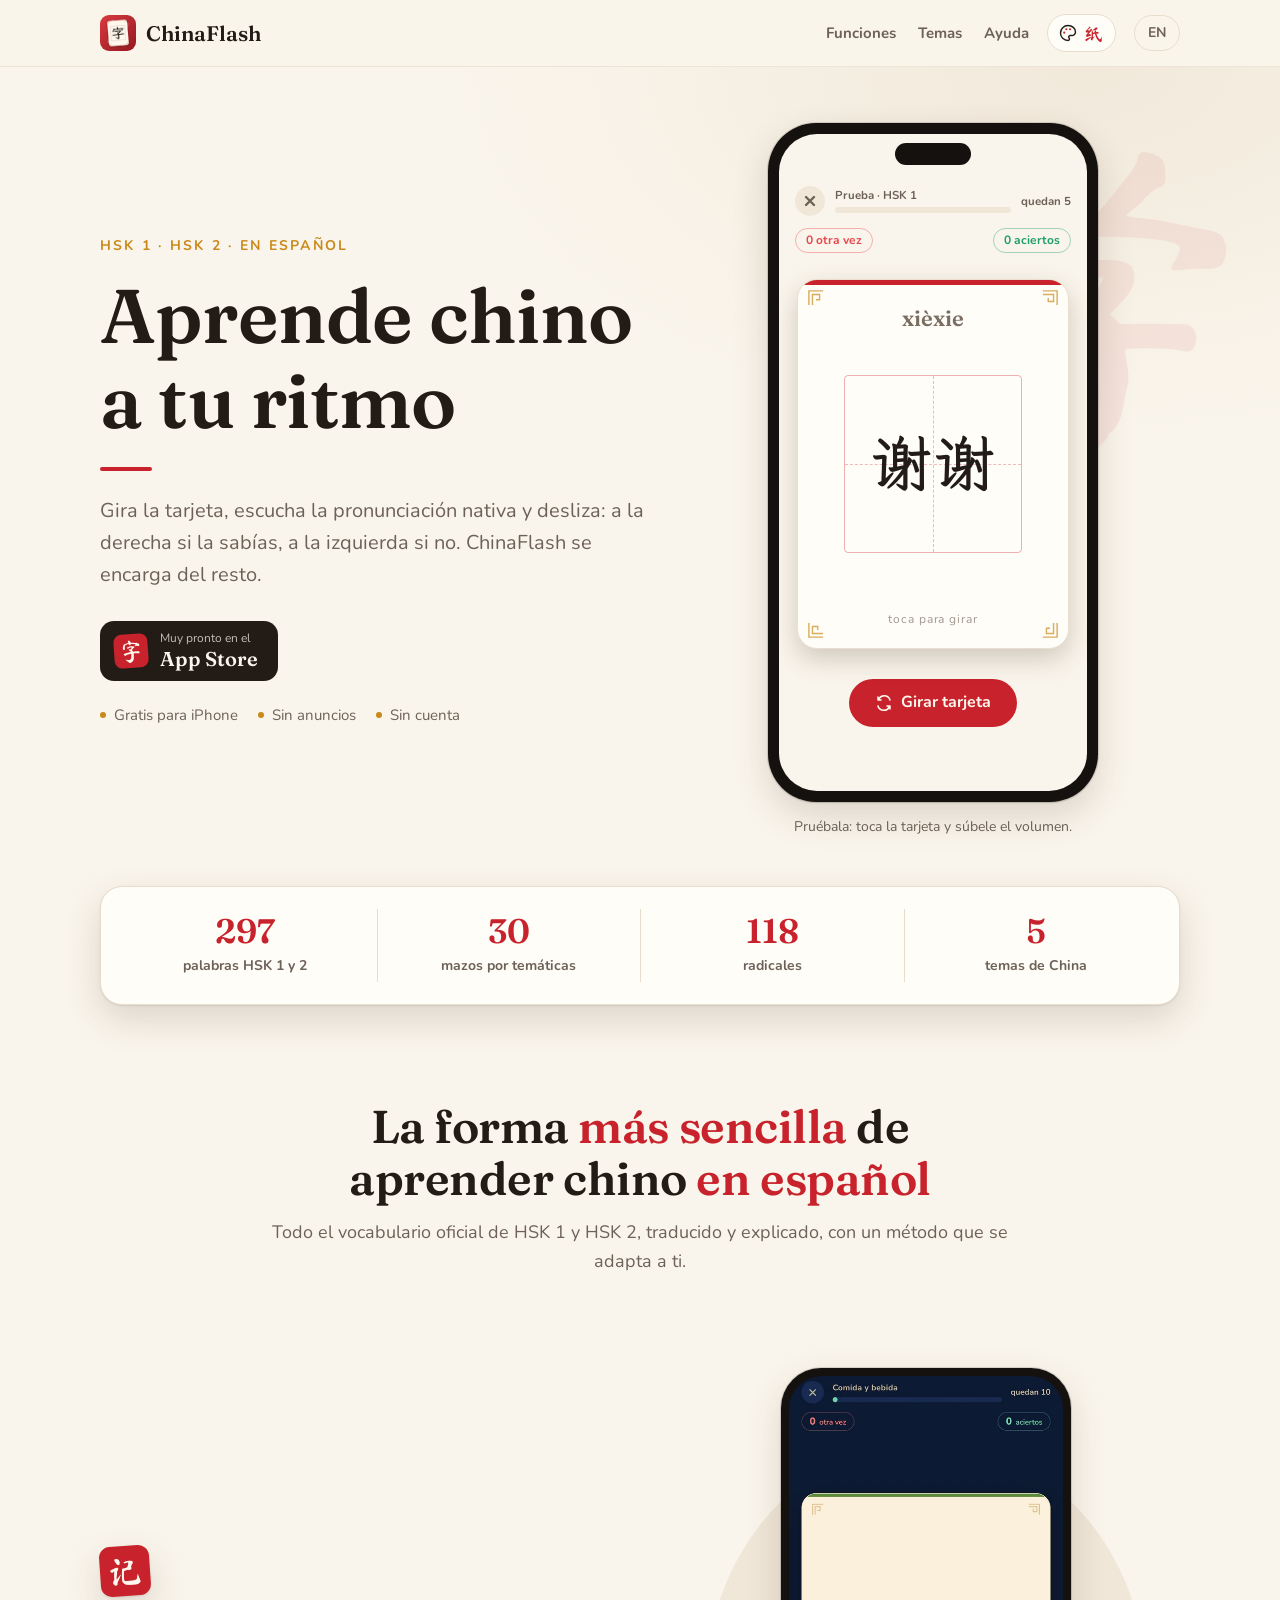
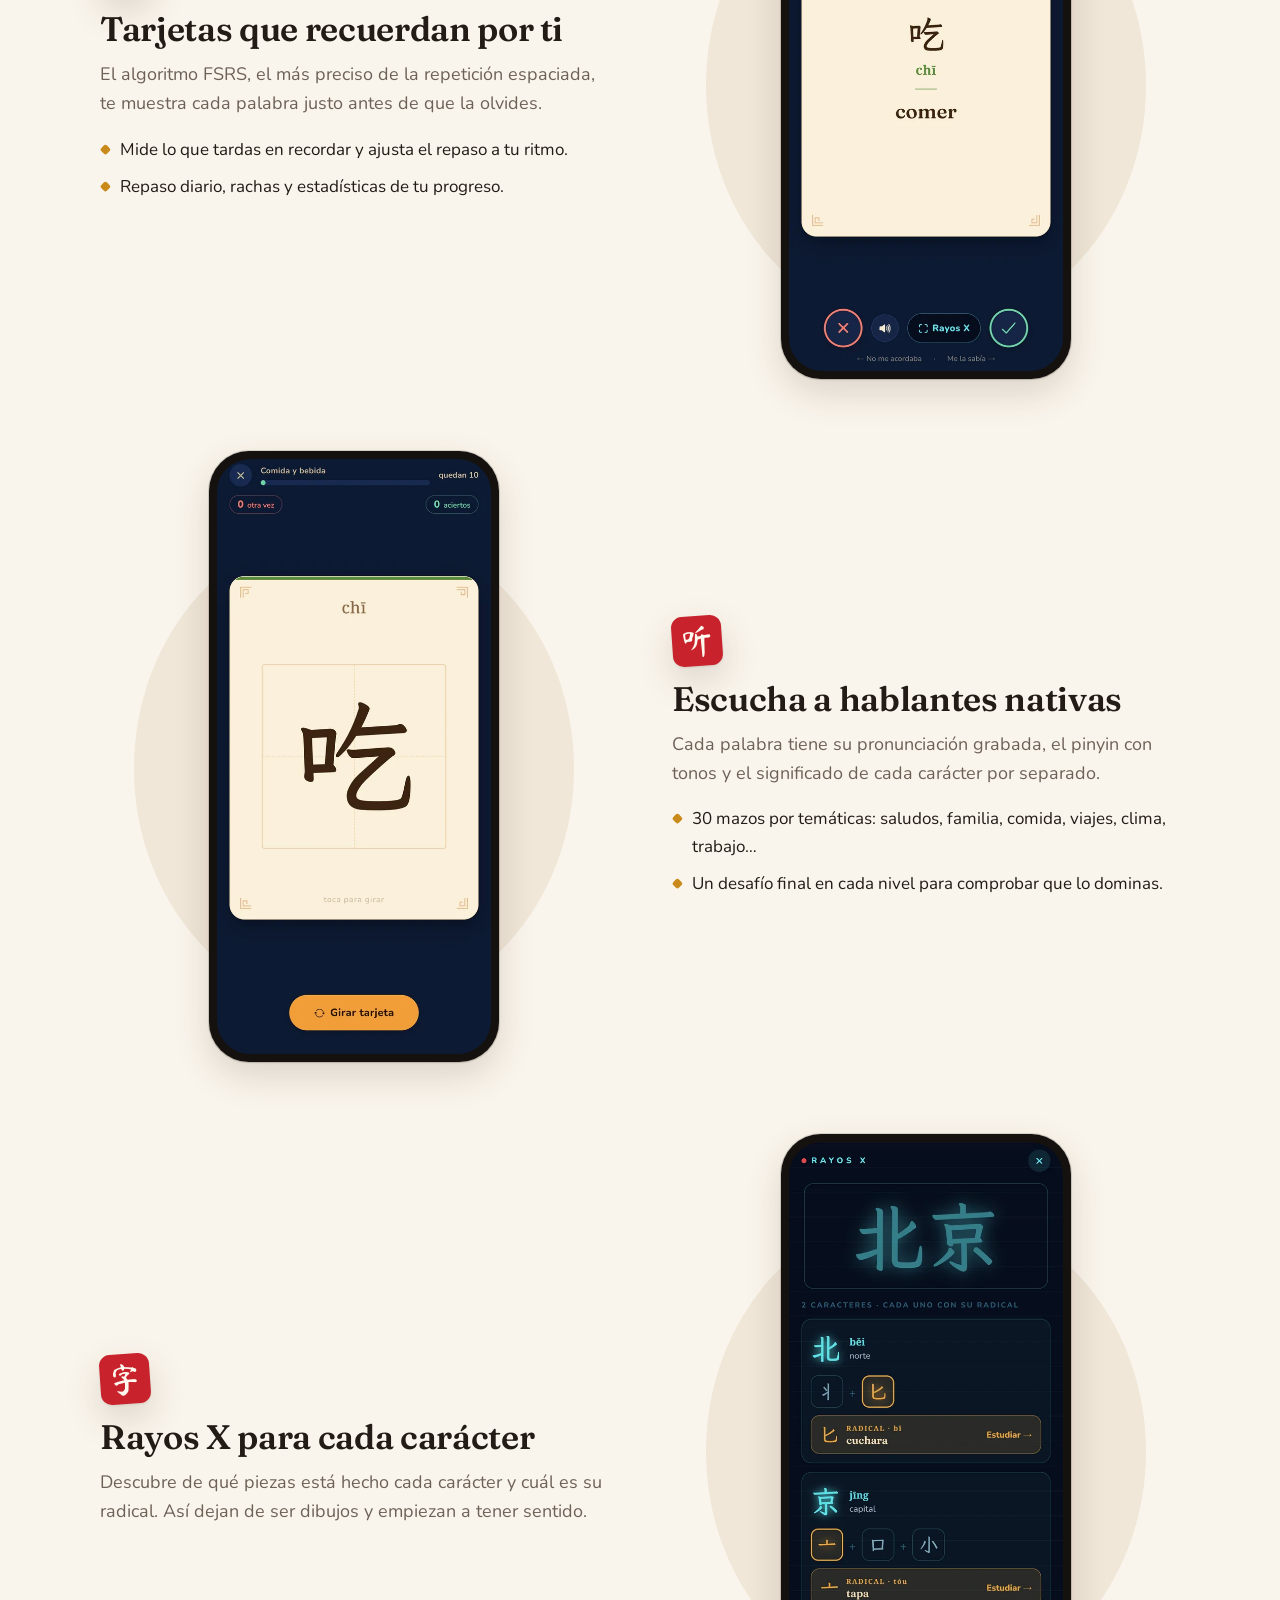
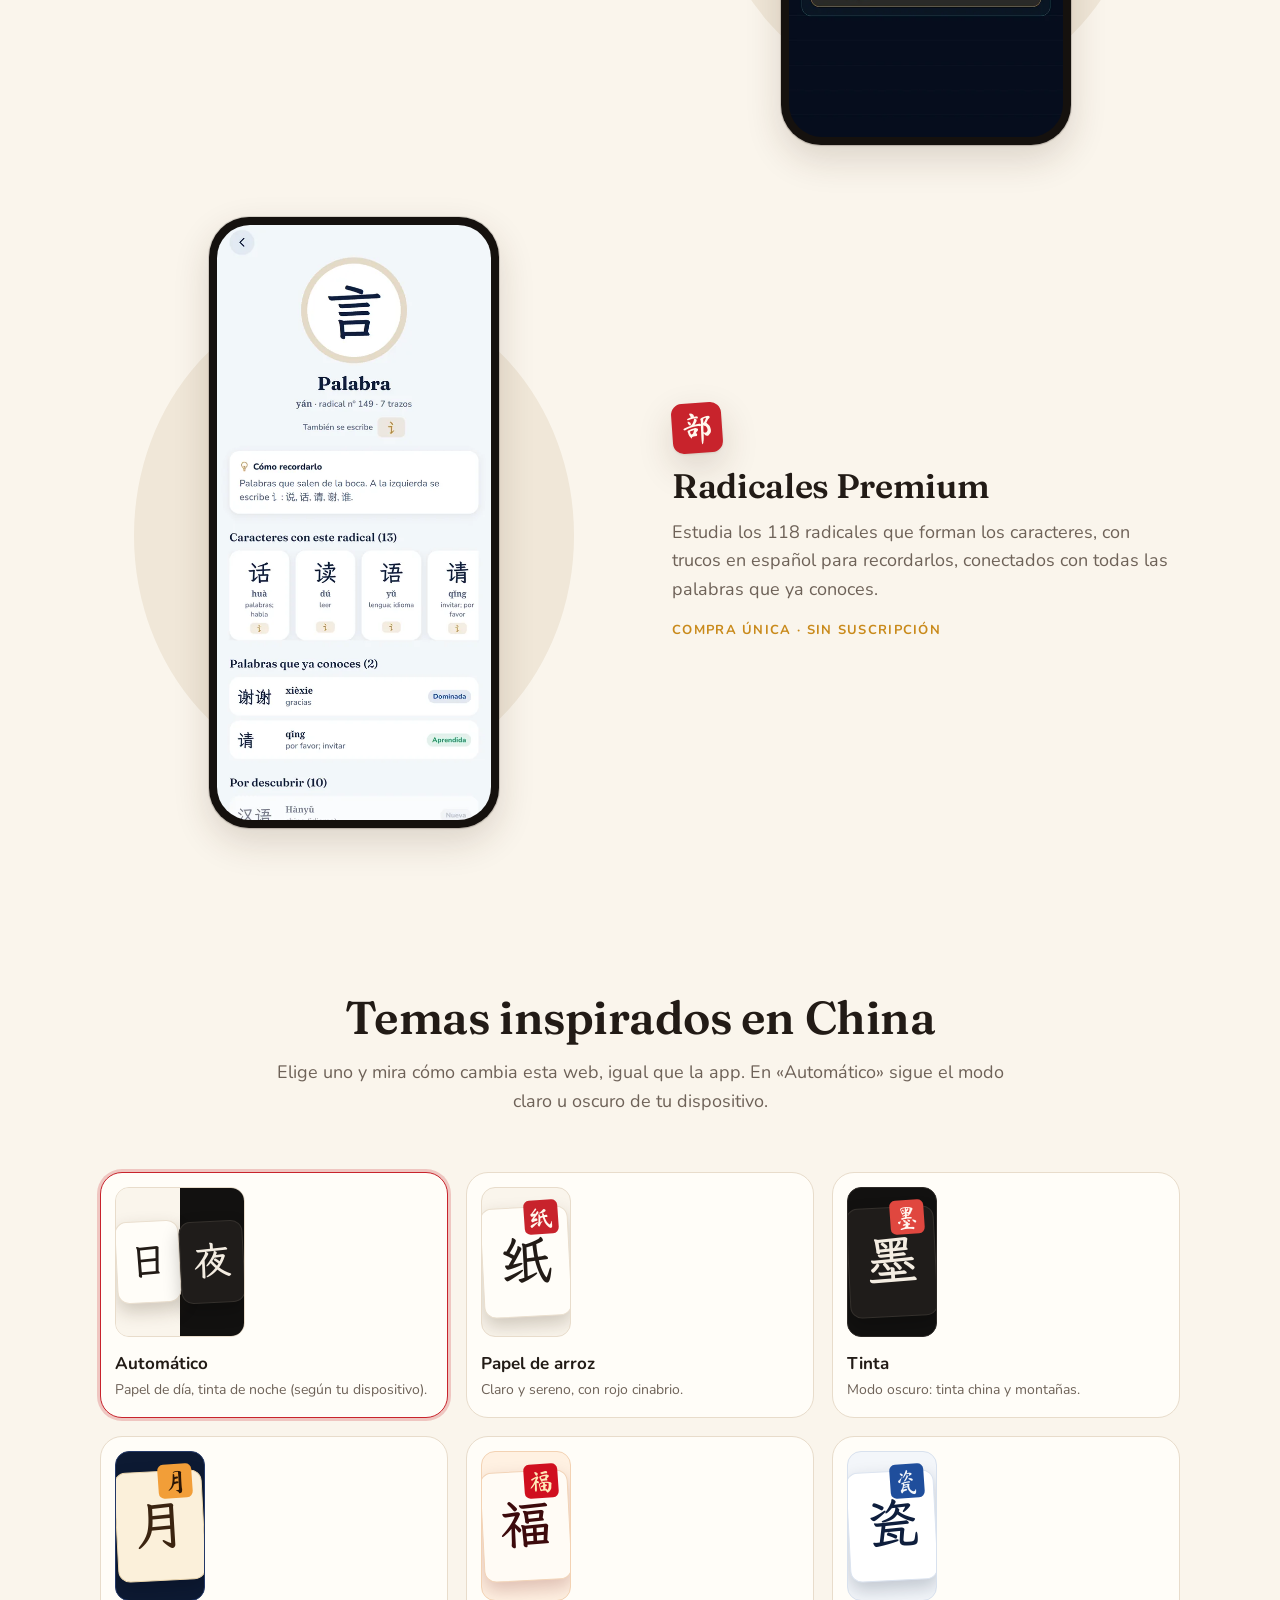
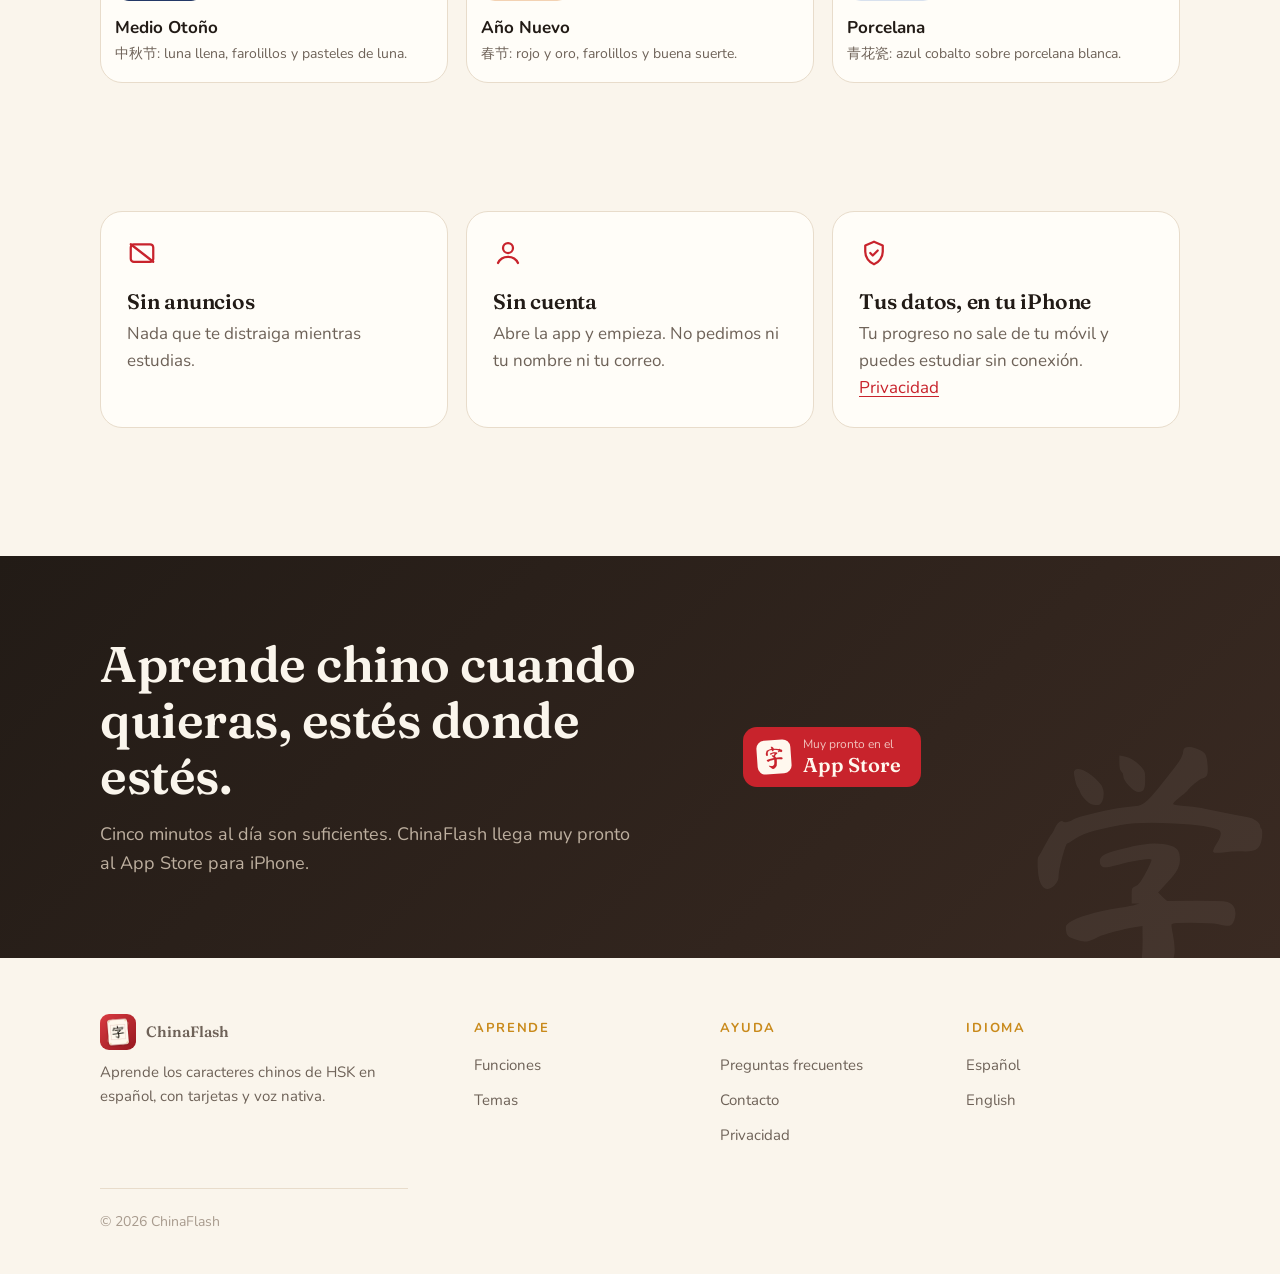
==== index.html @ ca354c39 "Web de ChinaFlash (2026-09-25)" ====
<!doctype html>
<html lang="es">
  <head>
    <meta charset="utf-8" />
    <meta name="viewport" content="width=device-width, initial-scale=1" />
    <title>ChinaFlash · Aprende chino HSK con tarjetas</title>
    <meta name="description" content="Aprende los caracteres chinos de HSK 1 y HSK 2 en español, con tarjetas que se adaptan a tu memoria y pronunciación de hablantes nativas. Para iPhone." />
    <meta name="theme-color" content="#faf5ec" />
    <link rel="canonical" href="https://chinaflash.cc/" />
    <link rel="alternate" hreflang="es" href="https://chinaflash.cc/" />
    <link rel="alternate" hreflang="en" href="https://chinaflash.cc/en/" />
    <link rel="icon" href="/favicon.png" type="image/png" />
    <link rel="apple-touch-icon" href="/apple-touch-icon.png" />
    <meta property="og:title" content="ChinaFlash · Aprende chino a tu ritmo" />
    <meta property="og:description" content="HSK 1 y HSK 2 completos, en español. Tarjetas con voz nativa para iPhone." />
    <meta property="og:image" content="https://chinaflash.cc/img/og.png" />
    <meta property="og:url" content="https://chinaflash.cc/" />
    <meta name="twitter:card" content="summary_large_image" />
    <script>
      (function(){var p="auto";try{p=localStorage.getItem("cf-theme")||"auto"}catch(e){}var d=document.documentElement;d.dataset.theme=p==="auto"||!/^(papel|tinta|otono|chunjie|porcelana)$/.test(p)?(matchMedia("(prefers-color-scheme: dark)").matches?"tinta":"papel"):p})();
    </script>
    <link rel="preload" href="/fonts/fraunces-600.woff2" as="font" type="font/woff2" crossorigin />
    <link rel="stylesheet" href="/style.css" />
    <script src="/site.js" defer></script>
  </head>
  <body>
    <a class="skip" href="#main">Saltar al contenido</a>
    <header class="top">
      <div class="wrap">
        <a class="brand" href="/"><img src="/img/icon.webp" alt="" width="36" height="36" />ChinaFlash</a>
        <nav class="nav" aria-label="Secciones">
          <a href="#funciones">Funciones</a>
          <a href="#temas">Temas</a>
          <a href="/soporte/">Ayuda</a>
        </nav>
        <div class="theme" data-theme-menu></div>
        <a class="lang" href="/en/" hreflang="en" lang="en">EN</a>
      </div>
    </header>

    <main id="main">
      <section class="hero">
        <div class="ornament" data-ornament></div>
        <div class="wrap">
          <div>
            <p class="eyebrow">HSK 1 · HSK 2 · en español</p>
            <h1>Aprende chino a tu ritmo</h1>
            <div class="rule"></div>
            <p class="lead">Gira la tarjeta, escucha la pronunciación nativa y desliza: a la derecha si la sabías, a la izquierda si no. ChinaFlash se encarga del resto.</p>
            <span class="soon"><span class="soon-seal brush" aria-hidden="true">字</span><span><small>Muy pronto en el</small><strong>App Store</strong></span></span>
            <ul class="facts">
              <li>Gratis para iPhone</li>
              <li>Sin anuncios</li>
              <li>Sin cuenta</li>
            </ul>
          </div>

          <div class="demo-phone">
            <div class="phone">
              <div class="screen demo" data-demo>
                <div class="study-top">
                  <span class="x" aria-hidden="true"><svg viewBox="0 0 12 12"><path d="M2 2l8 8M10 2l-8 8" /></svg></span>
                  <div class="mid"><small>Prueba · HSK 1</small><div class="bar"><i></i></div></div>
                  <span class="left">quedan <b>5</b></span>
                </div>
                <div class="counts" aria-live="polite"><span class="again"><b>0</b> otra vez</span><span class="ok"><b>0</b> aciertos</span></div>
                <div class="deck">
                  <div class="flash" role="button" tabindex="0">
                    <div class="inner">
                      <div class="face front">
                        <span class="py"></span>
                        <div class="tzg"><span class="hz zh"></span></div>
                        <span class="hint">toca para girar</span>
                        <div class="fret4" aria-hidden="true"><svg viewBox="0 0 18 18"><path d="M1 17V1h16M5 17V5h8v6H9" /></svg><svg viewBox="0 0 18 18"><path d="M1 17V1h16M5 17V5h8v6H9" /></svg><svg viewBox="0 0 18 18"><path d="M1 17V1h16M5 17V5h8v6H9" /></svg><svg viewBox="0 0 18 18"><path d="M1 17V1h16M5 17V5h8v6H9" /></svg></div>
                      </div>
                      <div class="face back">
                        <span class="hz zh"></span>
                        <span class="py"></span>
                        <hr />
                        <span class="mean"></span>
                        <div class="fret4" aria-hidden="true"><svg viewBox="0 0 18 18"><path d="M1 17V1h16M5 17V5h8v6H9" /></svg><svg viewBox="0 0 18 18"><path d="M1 17V1h16M5 17V5h8v6H9" /></svg><svg viewBox="0 0 18 18"><path d="M1 17V1h16M5 17V5h8v6H9" /></svg><svg viewBox="0 0 18 18"><path d="M1 17V1h16M5 17V5h8v6H9" /></svg></div>
                      </div>
                    </div>
                  </div>
                  <div class="end">
                    <span class="seal brush" aria-hidden="true">好</span>
                    <b>¡Muy bien!</b>
                    <p>Así se estudia con ChinaFlash.<br />En la app te esperan 297 palabras.</p>
                    <button type="button" data-act="restart">Otra vez</button>
                  </div>
                </div>
                <div class="actions">
                  <button type="button" class="btn-flip" data-act="flip"><svg viewBox="0 0 24 24" aria-hidden="true"><path d="M20 8a8 8 0 0 0-14.5-2M4 4v4h4M4 16a8 8 0 0 0 14.5 2M20 20v-4h-4" /></svg>Girar tarjeta</button>
                  <button type="button" class="round again" data-act="again" aria-label="No me acordaba"><svg viewBox="0 0 24 24"><path d="M6 6l12 12M18 6L6 18" /></svg></button>
                  <button type="button" class="round say" data-act="say" aria-label="Escuchar"><svg viewBox="0 0 24 24"><path d="M4 9v6h4l5 4V5L8 9H4ZM16.5 8.5a5 5 0 0 1 0 7M19 6a8.5 8.5 0 0 1 0 12" /></svg></button>
                  <button type="button" class="round ok" data-act="ok" aria-label="Me la sabía"><svg viewBox="0 0 24 24"><path d="m5 12.5 4.5 4.5L19 7.5" /></svg></button>
                </div>
                <p class="swipe-tip">← No me acordaba · Me la sabía →</p>
              </div>
            </div>
            <p class="try-note">Pruébala: toca la tarjeta y súbele el volumen.</p>
          </div>
        </div>
      </section>

      <div class="wrap stats">
        <ul>
          <li><b>297</b><span>palabras HSK 1 y 2</span></li>
          <li><b>30</b><span>mazos por temáticas</span></li>
          <li><b>118</b><span>radicales</span></li>
          <li><b>5</b><span>temas de China</span></li>
        </ul>
      </div>

      <section class="wrap section" id="funciones">
        <div class="head">
          <h2>La forma <span class="hl">más sencilla</span> de aprender chino <span class="hl">en español</span></h2>
          <p>Todo el vocabulario oficial de HSK 1 y HSK 2, traducido y explicado, con un método que se adapta a ti.</p>
        </div>

        <article class="row">
          <div>
            <span class="badge-seal brush" aria-hidden="true">记</span>
            <h3>Tarjetas que recuerdan por ti</h3>
            <p>El algoritmo FSRS, el más preciso de la repetición espaciada, te muestra cada palabra justo antes de que la olvides.</p>
            <ul>
              <li>Mide lo que tardas en recordar y ajusta el repaso a tu ritmo.</li>
              <li>Repaso diario, rachas y estadísticas de tu progreso.</li>
            </ul>
          </div>
          <div class="shot"><div class="phone"><img src="/img/es/3-respuesta.webp" width="540" height="1173" loading="lazy" alt="Reverso de una tarjeta con el significado y los botones para responder" /></div></div>
        </article>

        <article class="row">
          <div>
            <span class="badge-seal brush" aria-hidden="true">听</span>
            <h3>Escucha a hablantes nativas</h3>
            <p>Cada palabra tiene su pronunciación grabada, el pinyin con tonos y el significado de cada carácter por separado.</p>
            <ul>
              <li>30 mazos por temáticas: saludos, familia, comida, viajes, clima, trabajo…</li>
              <li>Un desafío final en cada nivel para comprobar que lo dominas.</li>
            </ul>
          </div>
          <div class="shot"><div class="phone"><img src="/img/es/2-tarjeta.webp" width="540" height="1173" loading="lazy" alt="Tarjeta con un carácter chino y su pinyin" /></div></div>
        </article>

        <article class="row">
          <div>
            <span class="badge-seal brush" aria-hidden="true">字</span>
            <h3>Rayos X para cada carácter</h3>
            <p>Descubre de qué piezas está hecho cada carácter y cuál es su radical. Así dejan de ser dibujos y empiezan a tener sentido.</p>
          </div>
          <div class="shot"><div class="phone"><img src="/img/es/4-rayos-x.webp" width="540" height="1173" loading="lazy" alt="Rayos X de un carácter, con sus piezas y su radical" /></div></div>
        </article>

        <article class="row">
          <div>
            <span class="badge-seal brush" aria-hidden="true">部</span>
            <h3>Radicales Premium</h3>
            <p>Estudia los 118 radicales que forman los caracteres, con trucos en español para recordarlos, conectados con todas las palabras que ya conoces.</p>
            <span class="tag">Compra única · sin suscripción</span>
          </div>
          <div class="shot"><div class="phone"><img src="/img/es/5-radicales.webp" width="540" height="1173" loading="lazy" alt="Pantalla de un radical con las palabras que lo contienen" /></div></div>
        </article>
      </section>

      <section class="wrap section" id="temas">
        <div class="head">
          <h2>Temas inspirados en China</h2>
          <p>Elige uno y mira cómo cambia esta web, igual que la app. En «Automático» sigue el modo claro u oscuro de tu dispositivo.</p>
        </div>
        <div class="themes" data-theme-tiles aria-label="Temas"></div>
      </section>

      <section class="wrap section">
        <div class="promise">
          <div>
            <svg viewBox="0 0 24 24" aria-hidden="true"><rect x="3" y="5" width="18" height="14" rx="2.5" /><path d="M3 5l18 14" /></svg>
            <h3>Sin anuncios</h3>
            <p>Nada que te distraiga mientras estudias.</p>
          </div>
          <div>
            <svg viewBox="0 0 24 24" aria-hidden="true"><circle cx="12" cy="8" r="4" /><path d="M4 20c1.5-3.5 4.5-5 8-5s6.5 1.5 8 5" /></svg>
            <h3>Sin cuenta</h3>
            <p>Abre la app y empieza. No pedimos ni tu nombre ni tu correo.</p>
          </div>
          <div>
            <svg viewBox="0 0 24 24" aria-hidden="true"><path d="M12 3l7 3v5c0 4.5-3 8.5-7 10-4-1.5-7-5.5-7-10V6l7-3Z" /><path d="m9 12 2 2 4-4" /></svg>
            <h3>Tus datos, en tu iPhone</h3>
            <p>Tu progreso no sale de tu móvil y puedes estudiar sin conexión. <a href="/privacidad/">Privacidad</a></p>
          </div>
        </div>
      </section>

      <section class="cta">
        <span class="big brush" aria-hidden="true">学</span>
        <div class="wrap">
          <div>
            <h2>Aprende chino cuando quieras, estés donde estés.</h2>
            <p>Cinco minutos al día son suficientes. ChinaFlash llega muy pronto al App Store para iPhone.</p>
          </div>
          <span class="soon"><span class="soon-seal brush" aria-hidden="true">字</span><span><small>Muy pronto en el</small><strong>App Store</strong></span></span>
        </div>
      </section>
    </main>

    <footer class="wrap foot">
      <div class="cols">
        <div>
          <a class="brand" href="/"><img src="/img/icon.webp" alt="" width="36" height="36" />ChinaFlash</a>
          <p>Aprende los caracteres chinos de HSK en español, con tarjetas y voz nativa.</p>
        </div>
        <div>
          <h4>Aprende</h4>
          <ul>
            <li><a href="#funciones">Funciones</a></li>
            <li><a href="#temas">Temas</a></li>
          </ul>
        </div>
        <div>
          <h4>Ayuda</h4>
          <ul>
            <li><a href="/soporte/">Preguntas frecuentes</a></li>
            <li><a href="mailto:support@chinaflash.cc">Contacto</a></li>
            <li><a href="/privacidad/">Privacidad</a></li>
          </ul>
        </div>
        <div>
          <h4>Idioma</h4>
          <ul>
            <li><a href="/" aria-current="page">Español</a></li>
            <li><a href="/en/" hreflang="en" lang="en">English</a></li>
          </ul>
        </div>
      </div>
      <p class="legal">© 2026 ChinaFlash</p>
    </footer>
  </body>
</html>
---- style.css ----
/* ChinaFlash · chinaflash.cc — los colores de cada tema salen de src/theme/themes.ts (mantenerlos iguales). */

@font-face { font-family: "Fraunces"; src: url("/fonts/fraunces-600.woff2") format("woff2"); font-weight: 600; font-display: swap; }
@font-face { font-family: "Nunito"; src: url("/fonts/nunito-400.woff2") format("woff2"); font-weight: 400; font-display: swap; }
@font-face { font-family: "Nunito"; src: url("/fonts/nunito-700.woff2") format("woff2"); font-weight: 700; font-display: swap; }
@font-face { font-family: "ChinaFlash Kai Web"; src: url("/fonts/kai.woff2") format("woff2"); font-display: block; }
@font-face { font-family: "ChinaFlash Brush Web"; src: url("/fonts/brush.woff2") format("woff2"); font-display: block; }

/* ---------- Temas ---------- */
:root, [data-theme="papel"] {
  --bg: #faf5ec; --bg-deep: #f0e7d8; --surface: #fffdf8; --ink: #221b16; --ink-soft: #6e6258; --ink-faint: #a89b8e; --line: #e8dccb;
  --accent: #c8232c; --accent-deep: #8f1a1f; --on-accent: #fff8ee; --gold: #c98a1b; --jade: #1e9e6a; --again: #e5484d;
  --hero: #221b16; --hero-end: #3a2a22; --on-hero: #faf5ec; --on-hero-soft: #bdaf9f; --hero-accent: #c8232c; --on-hero-accent: #fff8ee;
  --card: #fffdf8; --card-ink: #221b16; --card-soft: #7a6d62; --card-line: #eadfcf; --grid: #c8232c; --shadow: #3c2814;
  color-scheme: light;
}
@media (prefers-color-scheme: dark) {
  :root:not([data-theme]) {
    --bg: #121110; --bg-deep: #201d1b; --surface: #1b1917; --ink: #f1eadf; --ink-soft: #b2a898; --ink-faint: #787065; --line: #2d2926;
    --accent: #e0473f; --accent-deep: #a8302a; --on-accent: #fff5ee; --gold: #e3b35a; --jade: #3cc48f; --again: #f2625e;
    --hero: #2a1a17; --hero-end: #1b1210; --on-hero: #f6eee3; --on-hero-soft: #b8a597; --hero-accent: #e0473f; --on-hero-accent: #fff5ee;
    --card: #1f1c1a; --card-ink: #f4ede2; --card-soft: #a89e91; --card-line: #34302c; --grid: #e0473f; --shadow: #000000;
    color-scheme: dark;
  }
}
[data-theme="tinta"] {
  --bg: #121110; --bg-deep: #201d1b; --surface: #1b1917; --ink: #f1eadf; --ink-soft: #b2a898; --ink-faint: #787065; --line: #2d2926;
  --accent: #e0473f; --accent-deep: #a8302a; --on-accent: #fff5ee; --gold: #e3b35a; --jade: #3cc48f; --again: #f2625e;
  --hero: #2a1a17; --hero-end: #1b1210; --on-hero: #f6eee3; --on-hero-soft: #b8a597; --hero-accent: #e0473f; --on-hero-accent: #fff5ee;
  --card: #1f1c1a; --card-ink: #f4ede2; --card-soft: #a89e91; --card-line: #34302c; --grid: #e0473f; --shadow: #000000;
  color-scheme: dark;
}
[data-theme="otono"] {
  --bg: #0d1a33; --bg-deep: #172a50; --surface: #152546; --ink: #f7ead0; --ink-soft: #c3b594; --ink-faint: #7f7b79; --line: #233867;
  --accent: #f29e38; --accent-deep: #c2701b; --on-accent: #2a1606; --gold: #f8d776; --jade: #6dd6a6; --again: #ff7b6b;
  --hero: #6e3e17; --hero-end: #3f210b; --on-hero: #fcebc6; --on-hero-soft: #d9b98b; --hero-accent: #f29e38; --on-hero-accent: #2a1606;
  --card: #fbf0da; --card-ink: #3b2410; --card-soft: #8a6a48; --card-line: #ebd6ae; --grid: #c2701b; --shadow: #02060f;
  color-scheme: dark;
}
[data-theme="chunjie"] {
  --bg: #fff1e2; --bg-deep: #fbe0c6; --surface: #fffbf5; --ink: #3d0a0c; --ink-soft: #80453a; --ink-faint: #b98f80; --line: #f3d2b3;
  --accent: #d00f1f; --accent-deep: #920714; --on-accent: #ffe9b8; --gold: #d99a00; --jade: #1e9e6a; --again: #e5484d;
  --hero: #b30e1b; --hero-end: #7d0612; --on-hero: #ffe6a8; --on-hero-soft: #f7bfa0; --hero-accent: #f6c343; --on-hero-accent: #6b0710;
  --card: #fffbf5; --card-ink: #3d0a0c; --card-soft: #8c5446; --card-line: #f2d4b8; --grid: #d00f1f; --shadow: #6b0a0a;
  color-scheme: light;
}
[data-theme="porcelana"] {
  --bg: #f3f6fa; --bg-deep: #e2e9f3; --surface: #ffffff; --ink: #0e1e3d; --ink-soft: #4f5f7d; --ink-faint: #8e9ab0; --line: #d8e1ee;
  --accent: #1f4e9c; --accent-deep: #143468; --on-accent: #f3f6fa; --gold: #b8862e; --jade: #1e9e6a; --again: #e5484d;
  --hero: #16386f; --hero-end: #0d2249; --on-hero: #f3f6fa; --on-hero-soft: #a9bcdd; --hero-accent: #f3f6fa; --on-hero-accent: #16386f;
  --card: #ffffff; --card-ink: #0e1e3d; --card-soft: #5b6b88; --card-line: #dce4f0; --grid: #1f4e9c; --shadow: #0e1e3d;
  color-scheme: light;
}
:root {
  --lift: 0 1px 2px color-mix(in srgb, var(--shadow) 10%, transparent), 0 14px 36px color-mix(in srgb, var(--shadow) 16%, transparent);
  --radius: 22px;
}

/* Transición suave al cambiar de tema (solo mientras se cambia) */
.theming, .theming * { transition: background-color 0.4s ease, color 0.4s ease, border-color 0.4s ease, fill 0.4s ease, stroke 0.4s ease !important; }

/* ---------- Base ---------- */
* { box-sizing: border-box; }
html { -webkit-text-size-adjust: 100%; scroll-behavior: smooth; scroll-padding-top: 80px; }
body { margin: 0; background: var(--bg); color: var(--ink); font: 17px/1.6 "Nunito", -apple-system, "Segoe UI", Roboto, sans-serif; overflow-x: clip; }
main { overflow-x: clip; }
img { display: block; max-width: 100%; height: auto; }
a { color: var(--accent); text-underline-offset: 3px; }
button { font: inherit; color: inherit; }
:focus-visible { outline: 2.5px solid var(--accent); outline-offset: 3px; border-radius: 6px; }
.zh { font-family: "ChinaFlash Kai Web", "Kaiti SC", "STKaiti", "KaiTi", serif; font-weight: normal; }
.brush { font-family: "ChinaFlash Brush Web", "ChinaFlash Kai Web", "Kaiti SC", "KaiTi", serif; font-weight: normal; }
h1, h2, h3 { font-family: "Fraunces", Georgia, serif; font-weight: 600; line-height: 1.12; margin: 0; letter-spacing: -0.01em; }
.hl { color: var(--accent); }
.wrap { max-width: 1120px; margin: 0 auto; padding: 0 20px; }
.skip { position: absolute; left: -999px; top: 8px; background: var(--surface); padding: 8px 14px; border-radius: 10px; z-index: 100; }
.skip:focus { left: 12px; }

/* ---------- Cabecera ---------- */
.top { position: sticky; top: 0; z-index: 50; background: color-mix(in srgb, var(--bg) 86%, transparent); backdrop-filter: saturate(1.4) blur(14px); -webkit-backdrop-filter: saturate(1.4) blur(14px); border-bottom: 1px solid color-mix(in srgb, var(--line) 70%, transparent); }
.top .wrap { display: flex; align-items: center; gap: 18px; height: 66px; }
.brand { display: flex; align-items: center; gap: 10px; color: var(--ink); text-decoration: none; font: 600 21px "Fraunces", Georgia, serif; margin-right: auto; }
.brand img { width: 36px; height: 36px; border-radius: 9px; }
.nav { display: flex; gap: 22px; }
.nav a { color: var(--ink-soft); text-decoration: none; font-weight: 700; font-size: 15px; }
.nav a:hover { color: var(--ink); }
.lang { color: var(--ink-soft); font-weight: 700; font-size: 14px; text-decoration: none; border: 1px solid var(--line); border-radius: 999px; padding: 6px 13px; }
.lang:hover { color: var(--ink); border-color: var(--ink-faint); }

/* Selector de temas */
.theme { position: relative; }
.theme-btn { display: flex; align-items: center; gap: 6px; height: 38px; padding: 0 12px 0 10px; border-radius: 999px; border: 1px solid var(--line); background: var(--surface); cursor: pointer; }
.theme-btn svg { width: 20px; height: 20px; fill: none; stroke: var(--ink); stroke-width: 1.7; }
.theme-btn svg circle { fill: var(--accent); stroke: none; }
.theme-cur { font-size: 19px; line-height: 1; color: var(--accent); min-width: 1em; }
.theme-pop { position: absolute; right: 0; top: calc(100% + 10px); width: min(340px, calc(100vw - 32px)); background: var(--surface); border: 1px solid var(--line); border-radius: 18px; padding: 10px; box-shadow: var(--lift); }
.theme-pop[hidden] { display: none; }
.pop-title { margin: 4px 10px 8px; font-size: 12px; font-weight: 700; letter-spacing: 0.14em; text-transform: uppercase; color: var(--gold); }
.theme-pop button { display: flex; align-items: center; gap: 12px; width: 100%; text-align: left; padding: 9px 10px; border: 0; border-radius: 12px; background: none; cursor: pointer; }
.theme-pop button:hover { background: var(--bg-deep); }
.pop-txt { flex: 1; display: flex; flex-direction: column; line-height: 1.3; }
.pop-txt b { font-size: 15px; }
.pop-txt small { font-size: 13px; color: var(--ink-soft); }
.tick { width: 20px; height: 20px; fill: none; stroke: var(--accent); stroke-width: 2.4; stroke-linecap: round; stroke-linejoin: round; opacity: 0; }
[aria-checked="true"] > .tick { opacity: 1; }
.sw { flex: none; width: 40px; height: 40px; border-radius: 11px; background: var(--bg); border: 1px solid var(--line); display: grid; place-items: center; overflow: hidden; }
.sw-seal { width: 26px; height: 26px; border-radius: 6px; background: var(--accent); color: var(--on-accent); display: grid; place-items: center; font-size: 19px; line-height: 1; transform: rotate(-4deg); }
.sw-auto { display: flex; padding: 0; }
.sw-auto > span { flex: 1; height: 100%; background: var(--bg); position: relative; }
.sw-auto > span::after { content: ""; position: absolute; inset: 12px 4px; border-radius: 4px; background: var(--accent); }

/* ---------- Portada ---------- */
.hero { position: relative; overflow: hidden; }
.hero::before { content: ""; position: absolute; inset: 0; background: radial-gradient(ellipse 70% 60% at 85% 0%, color-mix(in srgb, var(--bg-deep) 90%, transparent), transparent 70%); pointer-events: none; }
.ornament { position: absolute; top: 0; right: 0; width: min(760px, 100%); height: 430px; pointer-events: none; -webkit-mask-image: linear-gradient(to right, transparent, #000 35%); mask-image: linear-gradient(to right, transparent, #000 35%); }
.ornament svg { width: 100%; height: 100%; }
.hero .wrap { position: relative; display: grid; grid-template-columns: 1.05fr 0.95fr; gap: 40px; align-items: center; padding-top: 56px; padding-bottom: 96px; }
.eyebrow { color: var(--gold); font-weight: 700; font-size: 14px; letter-spacing: 0.16em; text-transform: uppercase; margin: 0 0 16px; }
.hero h1 { font-size: clamp(44px, 6.4vw, 76px); }
.rule { width: 52px; height: 4px; border-radius: 2px; background: var(--accent); margin: 24px 0; }
.lead { font-size: 20px; color: var(--ink-soft); margin: 0 0 30px; max-width: 29em; }
.soon { display: inline-flex; align-items: center; gap: 12px; background: var(--ink); color: var(--bg); border-radius: 14px; padding: 10px 20px 10px 14px; line-height: 1.2; text-decoration: none; }
.soon .soon-seal { width: 34px; height: 34px; border-radius: 8px; background: var(--accent); color: var(--on-accent); display: grid; place-items: center; font-size: 24px; transform: rotate(-4deg); }
.soon small { display: block; font-size: 12px; opacity: 0.75; }
.soon strong { font: 600 20px "Fraunces", Georgia, serif; }
.facts { list-style: none; display: flex; flex-wrap: wrap; gap: 8px 20px; padding: 0; margin: 22px 0 0; color: var(--ink-soft); font-size: 15px; }
.facts li { display: flex; align-items: center; gap: 8px; }
.facts li::before { content: ""; width: 6px; height: 6px; border-radius: 50%; background: var(--gold); }

/* Teléfono con la tarjeta de prueba */
.phone { position: relative; background: #15110e; border-radius: 48px; padding: 11px; box-shadow: 0 0 0 1px color-mix(in srgb, var(--ink) 14%, transparent), var(--lift); }
.phone::before { content: ""; position: absolute; top: 20px; left: 50%; width: 76px; height: 22px; margin-left: -38px; border-radius: 12px; background: #15110e; z-index: 3; }
.demo-phone { justify-self: center; width: min(330px, 84vw); }
.screen { position: relative; aspect-ratio: 9 / 19.2; border-radius: 38px; overflow: hidden; background: var(--bg); display: flex; flex-direction: column; padding: 52px 16px 20px; }
.study-top { display: flex; align-items: center; gap: 10px; }
.study-top .x { flex: none; width: 30px; height: 30px; border-radius: 50%; background: var(--bg-deep); display: grid; place-items: center; }
.study-top .x svg { width: 12px; height: 12px; stroke: var(--ink-soft); stroke-width: 2.4; stroke-linecap: round; }
.study-top .mid { flex: 1; min-width: 0; }
.study-top small { display: block; font-size: 11.5px; font-weight: 700; color: var(--ink-soft); line-height: 1.2; margin-bottom: 5px; }
.bar { height: 6px; border-radius: 3px; background: var(--bg-deep); overflow: hidden; }
.bar i { display: block; height: 100%; width: 0; background: var(--jade); border-radius: 3px; transition: width 0.35s ease; }
.left { font-size: 11.5px; font-weight: 700; color: var(--ink-soft); white-space: nowrap; }
.counts { display: flex; justify-content: space-between; margin-top: 12px; font-size: 12px; font-weight: 700; }
.counts span { border: 1px solid; border-radius: 999px; padding: 2px 10px; }
.counts .again { color: var(--again); border-color: color-mix(in srgb, var(--again) 40%, transparent); }
.counts .ok { color: var(--jade); border-color: color-mix(in srgb, var(--jade) 40%, transparent); }
.deck { position: relative; flex: 1; display: grid; place-items: center; padding: 16px 2px; perspective: 1200px; }
.flash { position: relative; width: 100%; aspect-ratio: 5 / 6.8; max-height: 100%; cursor: pointer; touch-action: pan-y; user-select: none; -webkit-user-select: none; transform: translateX(var(--drag, 0px)) rotate(calc(var(--drag, 0px) / 22)); transition: transform 0.3s ease, opacity 0.3s ease; }
.flash.leaving { transform: translateX(var(--dx)) rotate(calc(var(--dx) / 9)); opacity: 0; }
.flash:focus-visible { outline-offset: 6px; border-radius: 20px; }
.inner { position: absolute; inset: 0; transform-style: preserve-3d; transition: transform 0.5s cubic-bezier(0.3, 0.7, 0.3, 1); }
.flipped .inner { transform: rotateY(180deg); }
.face { position: absolute; inset: 0; backface-visibility: hidden; -webkit-backface-visibility: hidden; background: var(--card); color: var(--card-ink); border: 1px solid var(--card-line); border-radius: 20px; box-shadow: 0 10px 26px color-mix(in srgb, var(--shadow) 22%, transparent); display: flex; flex-direction: column; align-items: center; justify-content: center; overflow: hidden; }
.face::before { content: ""; position: absolute; top: 0; left: 0; right: 0; height: 5px; background: var(--accent); }
.back { transform: rotateY(180deg); }
.face .py { font: 600 22px "Fraunces", Georgia, serif; color: var(--card-soft); }
.front .py { position: absolute; top: 24px; }
.tzg { position: relative; width: 66%; aspect-ratio: 1; border: 1.5px solid color-mix(in srgb, var(--grid) 35%, transparent); border-radius: 4px; display: grid; place-items: center; }
.tzg::before, .tzg::after { content: ""; position: absolute; border: 0 dashed color-mix(in srgb, var(--grid) 30%, transparent); }
.tzg::before { left: 50%; top: 0; bottom: 0; border-left-width: 1.5px; }
.tzg::after { top: 50%; left: 0; right: 0; border-top-width: 1.5px; }
.tzg .hz { position: relative; z-index: 1; font-size: 104px; line-height: 1; }
.tzg .hz.two { font-size: 62px; letter-spacing: 0.02em; }
.hint { position: absolute; bottom: 18px; font-size: 12px; letter-spacing: 0.08em; color: var(--card-soft); opacity: 0.7; }
.back .hz { font-size: 64px; line-height: 1.1; }
.back .py { color: var(--jade); font-size: 20px; margin-top: 4px; }
.back hr { width: 36px; border: 0; border-top: 1.5px solid var(--card-line); margin: 14px 0; }
.back .mean { font: 600 26px "Fraunces", Georgia, serif; text-align: center; padding: 0 16px; }
.fret4 { position: absolute; inset: 10px; pointer-events: none; }
.fret4 svg { position: absolute; width: 16px; height: 16px; fill: none; stroke: var(--gold); stroke-width: 1.6; opacity: 0.7; }
.fret4 svg:nth-child(1) { top: 0; left: 0; }
.fret4 svg:nth-child(2) { top: 0; right: 0; transform: rotate(90deg); }
.fret4 svg:nth-child(3) { bottom: 0; right: 0; transform: rotate(180deg); }
.fret4 svg:nth-child(4) { bottom: 0; left: 0; transform: rotate(270deg); }
[data-lean="ok"] .face { box-shadow: 0 0 0 3px var(--jade), 0 10px 26px color-mix(in srgb, var(--shadow) 22%, transparent); }
[data-lean="again"] .face { box-shadow: 0 0 0 3px var(--again), 0 10px 26px color-mix(in srgb, var(--shadow) 22%, transparent); }
.actions { height: 58px; display: flex; align-items: center; justify-content: center; gap: 14px; }
.btn-flip { height: 48px; padding: 0 26px; border: 0; border-radius: 999px; background: var(--accent); color: var(--on-accent); font-weight: 700; font-size: 16px; display: flex; align-items: center; gap: 8px; cursor: pointer; }
.btn-flip svg { width: 18px; height: 18px; fill: none; stroke: currentColor; stroke-width: 2; stroke-linecap: round; stroke-linejoin: round; }
.round { width: 52px; height: 52px; border-radius: 50%; border: 2px solid; background: var(--surface); display: grid; place-items: center; cursor: pointer; }
.round svg { width: 22px; height: 22px; fill: none; stroke: currentColor; stroke-width: 2.4; stroke-linecap: round; stroke-linejoin: round; }
.round.again { color: var(--again); border-color: var(--again); }
.round.ok { color: var(--jade); border-color: var(--jade); }
.round.say { width: 42px; height: 42px; color: var(--ink-soft); border-color: var(--line); border-width: 1.5px; }
.round.say svg { width: 18px; height: 18px; }
.flipped .btn-flip, .demo:not(.flipped) .round { display: none; }
.swipe-tip { text-align: center; font-size: 11.5px; color: var(--ink-faint); height: 16px; }
.demo:not(.flipped) .swipe-tip { visibility: hidden; }
.end { position: absolute; inset: 0; display: none; flex-direction: column; align-items: center; justify-content: center; text-align: center; gap: 10px; padding: 20px; }
.done .end { display: flex; }
.done .flash, .done .actions, .done .swipe-tip { visibility: hidden; }
.end .seal { width: 76px; height: 76px; border-radius: 14px; background: var(--accent); color: var(--on-accent); display: grid; place-items: center; font-size: 52px; transform: rotate(-5deg); margin-bottom: 6px; box-shadow: var(--lift); }
.end b { font: 600 24px "Fraunces", Georgia, serif; }
.end p { margin: 0; color: var(--ink-soft); font-size: 14px; line-height: 1.45; }
.end button { margin-top: 8px; border: 1px solid var(--line); background: var(--surface); border-radius: 999px; padding: 8px 18px; font-weight: 700; cursor: pointer; }
.try-note { text-align: center; margin: 14px 0 0; font-size: 14px; color: var(--ink-soft); }

/* ---------- Cifras ---------- */
.stats { position: relative; z-index: 2; margin-top: -48px; }
.stats ul { list-style: none; margin: 0; padding: 22px 12px; display: grid; grid-template-columns: repeat(4, 1fr); background: var(--surface); border: 1px solid var(--line); border-radius: var(--radius); box-shadow: var(--lift); }
.stats li { text-align: center; padding: 4px 8px; }
.stats li + li { border-left: 1px solid var(--line); }
.stats b { display: block; font: 600 34px/1.1 "Fraunces", Georgia, serif; color: var(--accent); }
.stats span { font-size: 14px; color: var(--ink-soft); font-weight: 700; }

/* ---------- Secciones ---------- */
.section { padding-top: 96px; padding-bottom: 32px; }
.head { text-align: center; max-width: 740px; margin: 0 auto 56px; }
.head h2 { font-size: clamp(32px, 4.2vw, 46px); }
.head p { color: var(--ink-soft); margin: 14px auto 0; font-size: 18px; }

.row { display: grid; grid-template-columns: 1fr 1fr; gap: 64px; align-items: center; padding: 36px 0; }
.row:nth-of-type(even) .shot { order: -1; }
.row h3 { font-size: clamp(26px, 3vw, 34px); margin: 14px 0 12px; }
.row p { color: var(--ink-soft); margin: 0; font-size: 18px; }
.row ul { margin: 18px 0 0; padding: 0; list-style: none; display: grid; gap: 10px; }
.row li { display: flex; gap: 12px; align-items: baseline; }
.row li::before { content: ""; flex: none; width: 8px; height: 8px; border-radius: 2px; background: var(--gold); transform: rotate(45deg) translateY(-2px); }
.badge-seal { display: inline-grid; place-items: center; width: 50px; height: 50px; border-radius: 11px; background: var(--accent); color: var(--on-accent); font-size: 34px; line-height: 1; transform: rotate(-4deg); box-shadow: var(--lift); }
.tag { display: inline-block; margin-top: 16px; font-size: 13px; font-weight: 700; letter-spacing: 0.1em; text-transform: uppercase; color: var(--gold); }
.shot { position: relative; justify-self: center; width: min(290px, 72vw); }
.shot::before { content: ""; position: absolute; inset: 12% -26% 8% -26%; border-radius: 50%; background: var(--bg-deep); }
.shot .phone { border-radius: 40px; padding: 8px; }
.shot .phone::before { display: none; }
.shot img { border-radius: 33px; width: 100%; }

/* Temas */
.themes { display: grid; grid-template-columns: repeat(3, 1fr); gap: 18px; }
.tile { text-align: left; background: var(--surface); border: 1.5px solid var(--line); border-radius: var(--radius); padding: 14px 14px 18px; cursor: pointer; display: flex; flex-direction: column; gap: 3px; transition: transform 0.2s ease, border-color 0.2s ease; }
.tile:hover { transform: translateY(-3px); }
.tile[aria-checked="true"] { border-color: var(--accent); box-shadow: 0 0 0 3px color-mix(in srgb, var(--accent) 22%, transparent); }
.tile b { font-size: 17px; margin-top: 10px; }
.tile small { font-size: 14px; color: var(--ink-soft); line-height: 1.4; }
.tile-prev { position: relative; height: 150px; border-radius: 14px; background: var(--bg); display: grid; place-items: center; overflow: hidden; border: 1px solid var(--line); }
.tile-prev .sw-seal { position: absolute; top: 12px; right: 12px; width: 34px; height: 34px; font-size: 25px; }
.mini-card { width: 88px; height: 110px; border-radius: 12px; background: var(--card); border: 1px solid var(--card-line); box-shadow: 0 8px 18px color-mix(in srgb, var(--shadow) 22%, transparent); display: grid; place-items: center; transform: rotate(-3deg); }
.mini-card .zh { color: var(--card-ink); font-size: 52px; line-height: 1; }
.tile-auto { display: flex; padding: 0; }
.tile-auto > span { flex: 1; height: 100%; display: grid; place-items: center; background: var(--bg); }
.tile-auto .mini-card { width: 64px; height: 82px; }
.tile-auto .mini-card .zh { font-size: 38px; }

/* Promesa */
.promise { display: grid; grid-template-columns: repeat(3, 1fr); gap: 18px; }
.promise div { background: var(--surface); border: 1px solid var(--line); border-radius: var(--radius); padding: 26px; }
.promise svg { width: 30px; height: 30px; fill: none; stroke: var(--accent); stroke-width: 1.8; stroke-linecap: round; stroke-linejoin: round; }
.promise h3 { font-size: 21px; margin: 14px 0 6px; }
.promise p { margin: 0; color: var(--ink-soft); }

/* Llamada final */
.cta { margin-top: 96px; background: linear-gradient(135deg, var(--hero), var(--hero-end)); color: var(--on-hero); position: relative; overflow: hidden; }
.cta .wrap { position: relative; padding-top: 80px; padding-bottom: 80px; display: grid; grid-template-columns: 1.4fr 1fr; gap: 32px; align-items: center; }
.cta h2 { font-size: clamp(32px, 4.4vw, 50px); }
.cta p { color: var(--on-hero-soft); font-size: 18px; margin: 16px 0 0; max-width: 30em; }
.cta .soon { background: var(--hero-accent); color: var(--on-hero-accent); justify-self: start; }
.cta .soon .soon-seal { background: var(--on-hero-accent); color: var(--hero-accent); }
.cta .big { position: absolute; right: -20px; bottom: -70px; font-size: 300px; line-height: 1; color: var(--on-hero); opacity: 0.06; pointer-events: none; }

/* ---------- Pie ---------- */
.foot { padding-top: 56px; padding-bottom: 40px; }
.foot .cols { display: grid; grid-template-columns: 1.6fr 1fr 1fr 1fr; gap: 32px; }
.foot .brand { margin: 0 0 10px; }
.foot p { margin: 0; color: var(--ink-soft); font-size: 15px; max-width: 22em; }
.foot h4 { margin: 4px 0 12px; font-size: 13px; letter-spacing: 0.14em; text-transform: uppercase; color: var(--gold); }
.foot ul { list-style: none; margin: 0; padding: 0; display: grid; gap: 8px; }
.foot a { color: var(--ink-soft); text-decoration: none; font-size: 15px; }
.foot a:hover { color: var(--ink); text-decoration: underline; }
.foot .legal { margin-top: 40px; padding-top: 22px; border-top: 1px solid var(--line); color: var(--ink-faint); font-size: 14px; }

/* ---------- Páginas de texto ---------- */
.doc { max-width: 720px; margin: 0 auto; padding: 48px 20px 40px; }
.doc h1 { font-size: clamp(34px, 5vw, 46px); margin-bottom: 8px; }
.doc h2 { font-size: 22px; color: var(--accent); margin: 36px 0 8px; }
.doc .meta { color: var(--ink-soft); font-size: 15px; margin: 0 0 28px; }
.doc .mail { background: var(--surface); border: 1px solid var(--line); border-radius: 18px; padding: 20px 22px; margin: 24px 0 8px; font-size: 19px; font-weight: 700; }
.doc .mail small { display: block; font-size: 14px; font-weight: 400; color: var(--ink-soft); }

/* ---------- Adornos de cada tema ---------- */
.orn { display: none; }
[data-theme="papel"] .orn-seal, [data-theme="tinta"] .orn-mountains, [data-theme="otono"] .orn-moon, [data-theme="chunjie"] .orn-lanterns, [data-theme="porcelana"] .orn-waves { display: inline; }
.o-big { font-size: 280px; fill: var(--accent); opacity: 0.07; }
.orn-lanterns .o-big { opacity: 0.08; }
.o-sun { fill: var(--accent); opacity: 0.5; }
.o-m1 { fill: var(--ink); opacity: 0.05; }
.o-m2 { fill: var(--ink); opacity: 0.07; }
.o-m3 { fill: var(--ink); opacity: 0.09; }
.o-glow-in { stop-color: var(--gold); stop-opacity: 0.4; }
.o-glow-out { stop-color: var(--gold); stop-opacity: 0; }
.o-moon { fill: var(--gold); }
.o-crater { fill: var(--accent-deep); opacity: 0.12; }
.o-star { fill: var(--gold); opacity: 0.7; }
.o-cloud { fill: var(--bg-deep); stroke: var(--gold); stroke-width: 1.5; }
.o-cloud-line { fill: none; stroke: var(--gold); stroke-width: 1.5; stroke-linecap: round; }
.o-gold { fill: var(--gold); }
.o-gold-line { fill: none; stroke: var(--gold); stroke-width: 1.2; opacity: 0.55; }
.o-accent { fill: var(--accent); }
.o-cord { stroke: var(--gold); stroke-width: 1.5; opacity: 0.6; }
.o-tassel { stroke: var(--gold); stroke-width: 2; }
.o-wave { fill: none; stroke: var(--accent); stroke-width: 2; opacity: 0.14; }

/* ---------- Móvil ---------- */
@media (max-width: 900px) {
  .nav { display: none; }
  .hero .wrap { grid-template-columns: 1fr; gap: 48px; padding-top: 36px; padding-bottom: 88px; }
  .ornament { height: 300px; opacity: 0.6; }
  .stats ul { grid-template-columns: repeat(2, 1fr); row-gap: 18px; }
  .stats li:nth-child(3) { border-left: 0; }
  .row { grid-template-columns: 1fr; gap: 36px; padding: 28px 0; }
  .row:nth-of-type(even) .shot { order: 0; }
  .shot::before { inset: 14% -14% 8% -14%; }
  .themes { grid-template-columns: repeat(2, 1fr); }
  .promise { grid-template-columns: 1fr; }
  .cta .wrap { grid-template-columns: 1fr; padding-top: 64px; padding-bottom: 64px; }
  .foot .cols { grid-template-columns: 1fr 1fr; }
  .foot .cols > div:first-child { grid-column: 1 / -1; }
  .section { padding-top: 72px; }
  .head { margin-bottom: 36px; }
}
@media (max-width: 600px) {
  .theme-pop { position: fixed; top: 74px; left: 16px; right: 16px; width: auto; max-height: calc(100vh - 90px); overflow-y: auto; }
}
@media (max-width: 480px) {
  .top .wrap { gap: 10px; }
  .brand { font-size: 19px; }
  .lead { font-size: 18px; }
  .themes { grid-template-columns: 1fr 1fr; gap: 12px; }
  .tile-prev { height: 116px; }
  .mini-card { width: 66px; height: 84px; }
  .mini-card .zh { font-size: 38px; }
  .tile small { display: none; }
}
@media (prefers-reduced-motion: reduce) {
  html { scroll-behavior: auto; }
  .inner, .flash, .tile { transition: none !important; }
}
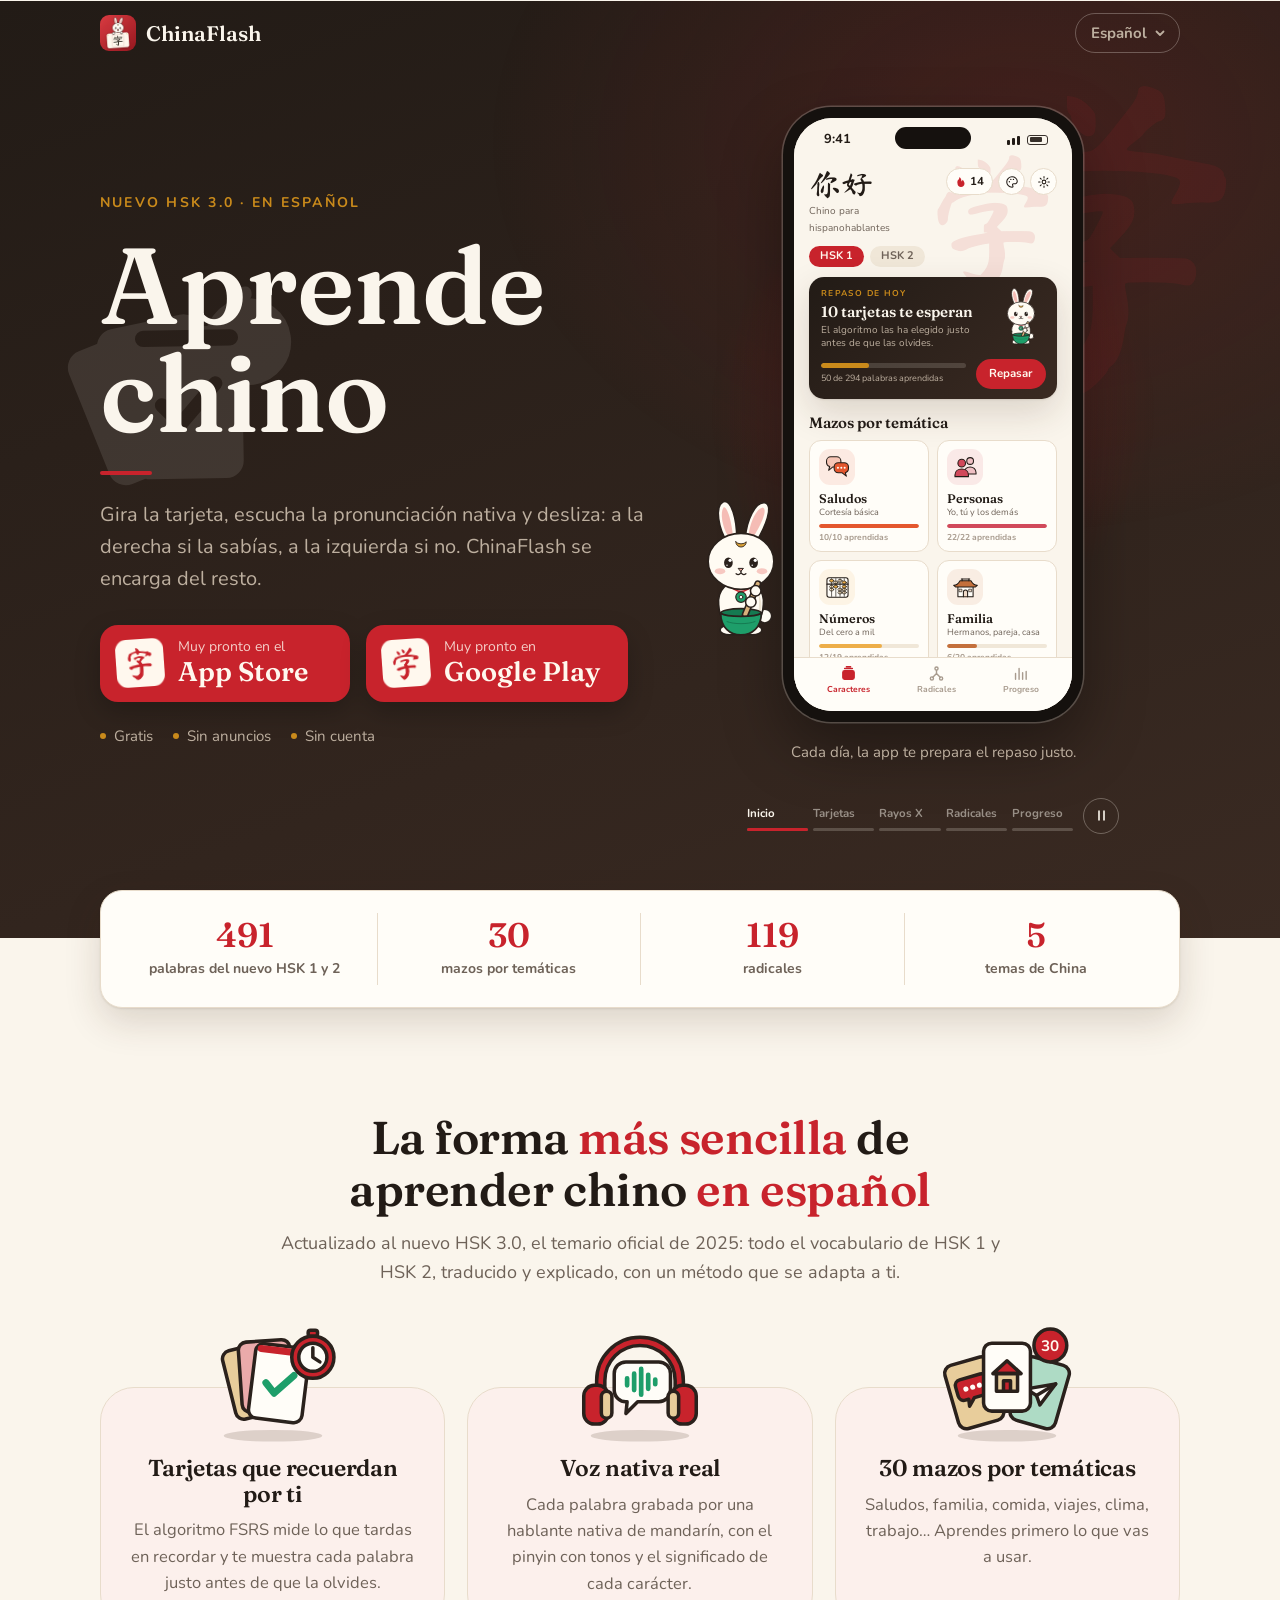
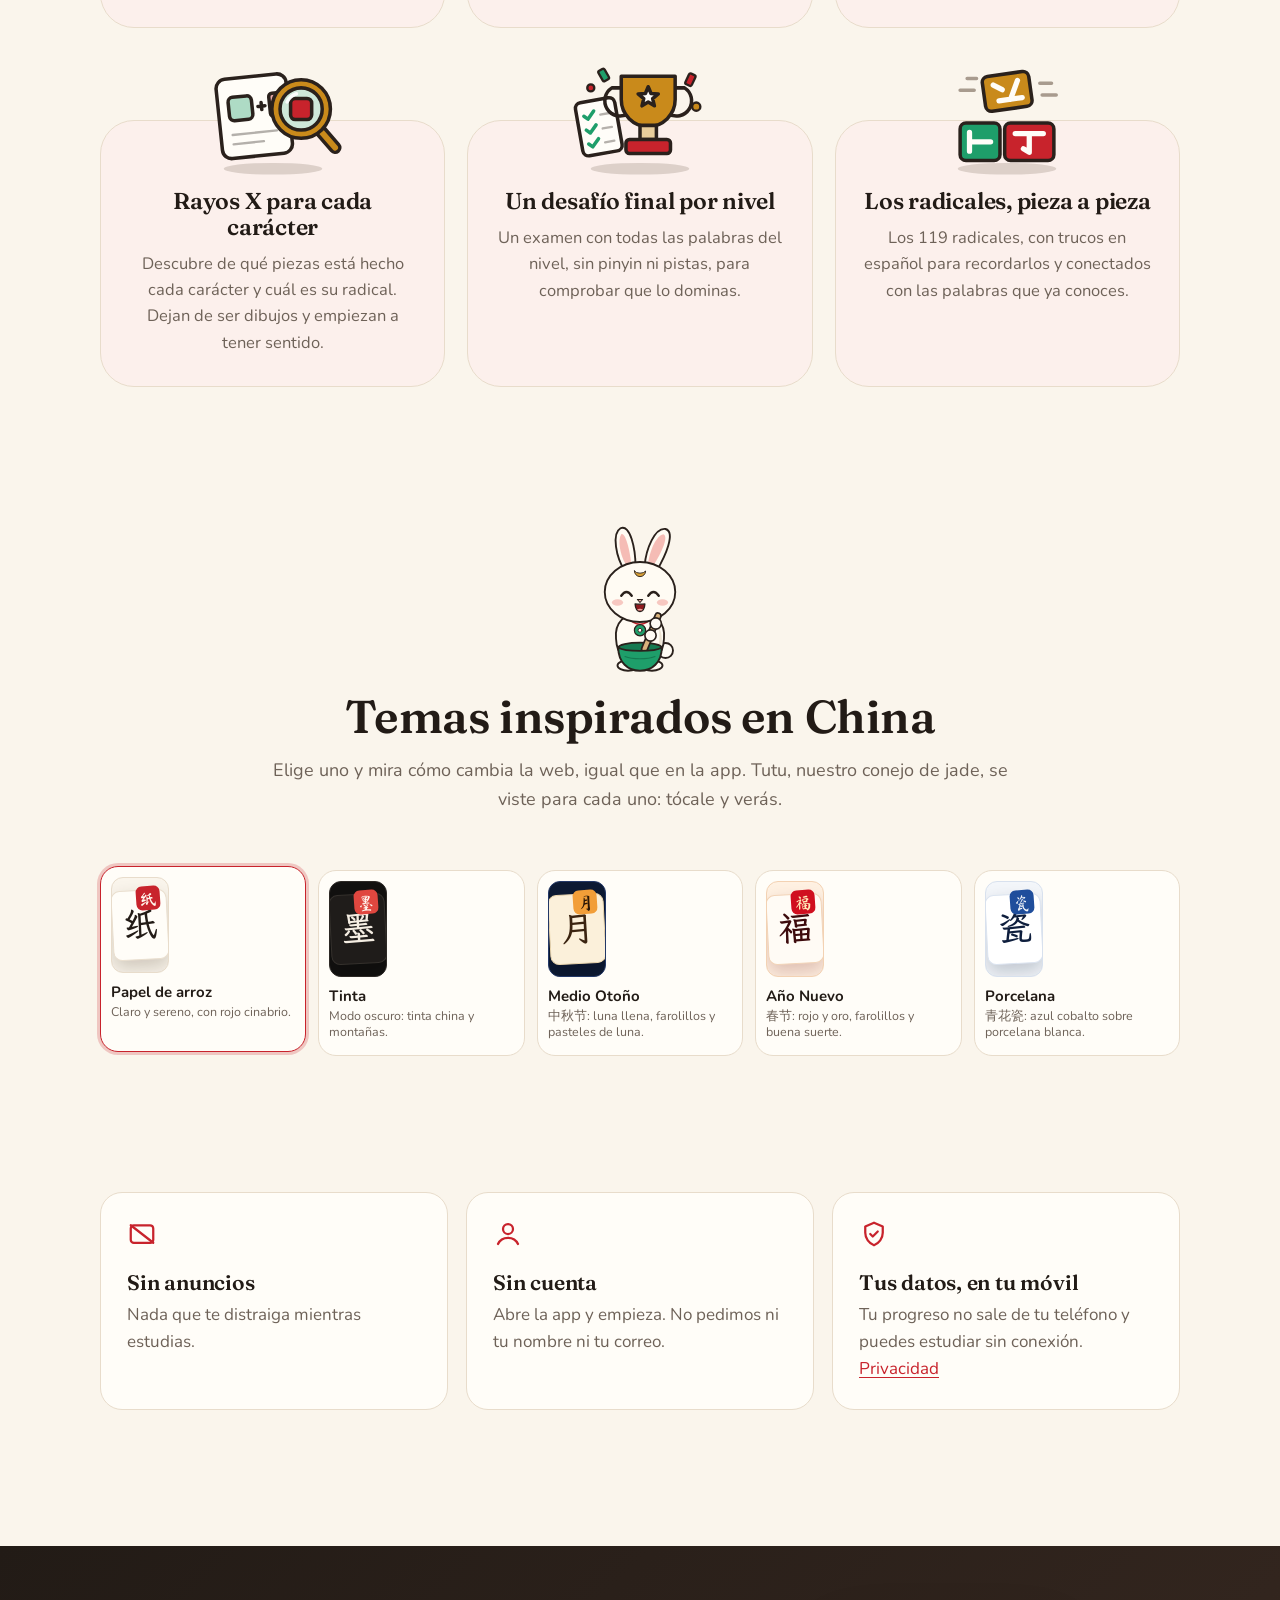
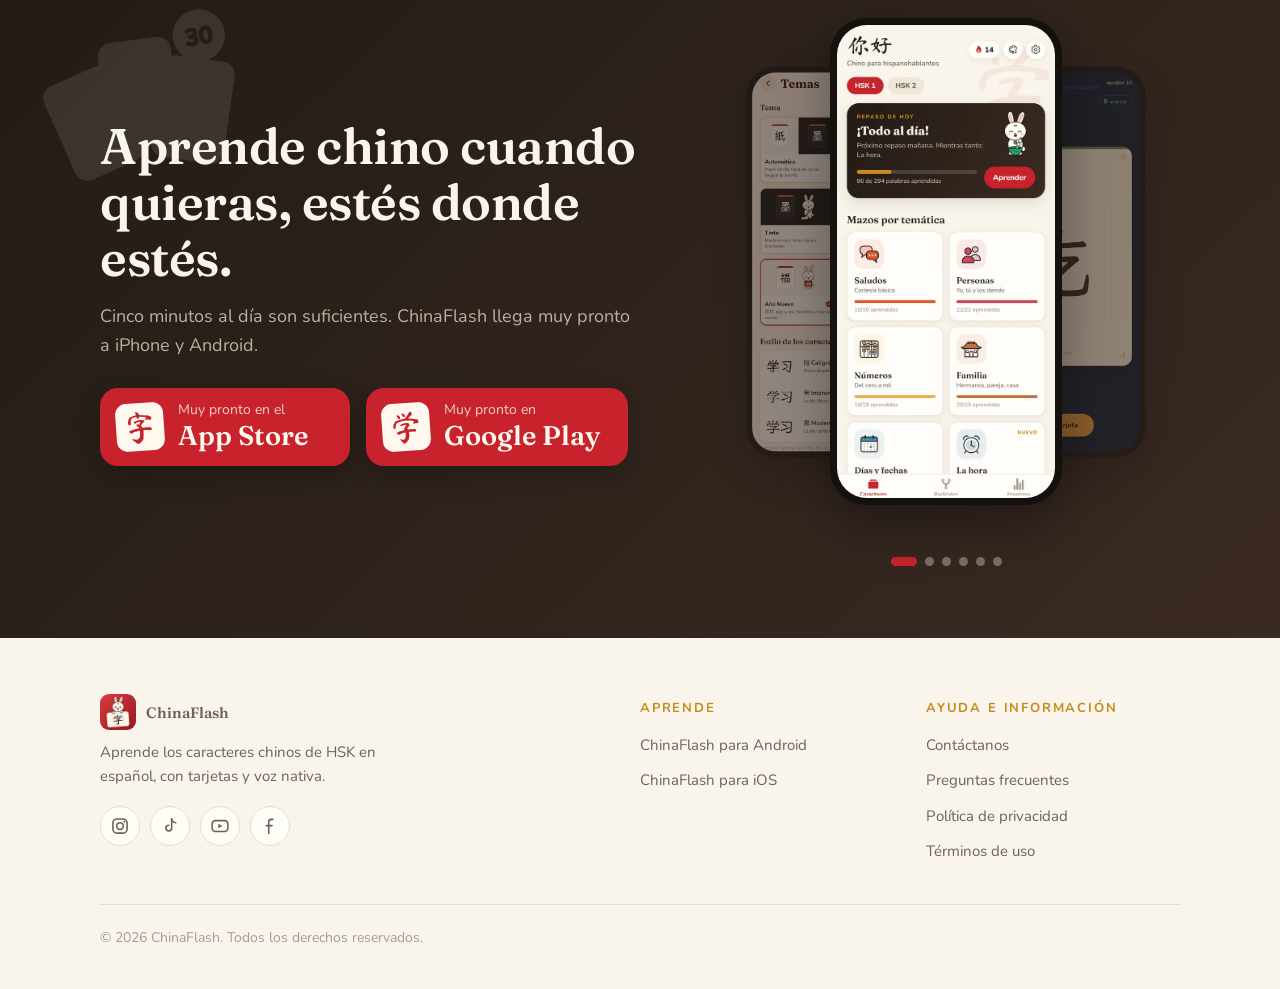
==== commit 6e7d7894: "Web de ChinaFlash (2026-09-29)" ====
--- a/index.html
+++ b/index.html
@@ -4,110 +4,74 @@
     <meta charset="utf-8" />
     <meta name="viewport" content="width=device-width, initial-scale=1" />
     <title>ChinaFlash · Aprende chino HSK con tarjetas</title>
-    <meta name="description" content="Aprende los caracteres chinos de HSK 1 y HSK 2 en español, con tarjetas que se adaptan a tu memoria y pronunciación de hablantes nativas. Para iPhone." />
+    <meta name="description" content="Aprende chino en español con el nuevo HSK 3.0: las 491 palabras de HSK 1 y HSK 2, con tarjetas que se adaptan a tu memoria y voz nativa. Para iPhone y Android." />
     <meta name="theme-color" content="#faf5ec" />
     <link rel="canonical" href="https://chinaflash.cc/" />
     <link rel="alternate" hreflang="es" href="https://chinaflash.cc/" />
     <link rel="alternate" hreflang="en" href="https://chinaflash.cc/en/" />
-    <link rel="icon" href="/favicon.png" type="image/png" />
-    <link rel="apple-touch-icon" href="/apple-touch-icon.png" />
-    <meta property="og:title" content="ChinaFlash · Aprende chino a tu ritmo" />
-    <meta property="og:description" content="HSK 1 y HSK 2 completos, en español. Tarjetas con voz nativa para iPhone." />
+    <link rel="icon" href="/favicon.png?v=2" type="image/png" />
+    <link rel="apple-touch-icon" href="/apple-touch-icon.png?v=2" />
+    <meta property="og:title" content="ChinaFlash · Aprende chino" />
+    <meta property="og:description" content="Actualizado al nuevo HSK 3.0: HSK 1 y HSK 2 en español, con tarjetas y voz nativa. Para iPhone y Android." />
     <meta property="og:image" content="https://chinaflash.cc/img/og.png" />
     <meta property="og:url" content="https://chinaflash.cc/" />
     <meta name="twitter:card" content="summary_large_image" />
+    <script type="application/ld+json">{"@context":"https://schema.org","@type":"Organization","name":"ChinaFlash","url":"https://chinaflash.cc/","logo":"https://chinaflash.cc/apple-touch-icon.png","email":"support@chinaflash.cc","sameAs":["https://www.instagram.com/chinaflashapp/","https://www.tiktok.com/@chinaflashapp","https://www.youtube.com/@chinaflashapp","https://www.facebook.com/chinaflashapp"]}</script>
     <script>
-      (function(){var p="auto";try{p=localStorage.getItem("cf-theme")||"auto"}catch(e){}var d=document.documentElement;d.dataset.theme=p==="auto"||!/^(papel|tinta|otono|chunjie|porcelana)$/.test(p)?(matchMedia("(prefers-color-scheme: dark)").matches?"tinta":"papel"):p})();
+      (function(){var p="auto";try{p=localStorage.getItem("cf-theme")||"auto"}catch(e){}document.documentElement.dataset.theme=/^(papel|tinta|otono|chunjie|porcelana)$/.test(p)?p:(matchMedia("(prefers-color-scheme: dark)").matches?"tinta":"papel")})();
     </script>
     <link rel="preload" href="/fonts/fraunces-600.woff2" as="font" type="font/woff2" crossorigin />
-    <link rel="stylesheet" href="/style.css" />
-    <script src="/site.js" defer></script>
+    <link rel="stylesheet" href="/style.css?v=11" />
+    <script src="/tutu.js?v=11" defer></script>
+    <script src="/site.js?v=11" defer></script>
   </head>
   <body>
     <a class="skip" href="#main">Saltar al contenido</a>
     <header class="top">
       <div class="wrap">
-        <a class="brand" href="/"><img src="/img/icon.webp" alt="" width="36" height="36" />ChinaFlash</a>
-        <nav class="nav" aria-label="Secciones">
-          <a href="#funciones">Funciones</a>
-          <a href="#temas">Temas</a>
-          <a href="/soporte/">Ayuda</a>
-        </nav>
-        <div class="theme" data-theme-menu></div>
-        <a class="lang" href="/en/" hreflang="en" lang="en">EN</a>
+        <a class="brand" href="/"><img src="/img/icon.webp?v=2" alt="" width="36" height="36" />ChinaFlash</a>
+        <details class="langsel"><summary aria-label="Idioma: Español">Español<svg viewBox="0 0 12 12" aria-hidden="true"><path d="M2.5 4.5 6 8l3.5-3.5"/></svg></summary><ul><li><a href="#" aria-current="true">Español</a></li><li><a href="/en/" hreflang="en" lang="en">English</a></li></ul></details>
       </div>
     </header>
 
     <main id="main">
       <section class="hero">
-        <div class="ornament" data-ornament></div>
+        <div class="hero-bg" data-hero-bg aria-hidden="true"></div>
         <div class="wrap">
-          <div>
-            <p class="eyebrow">HSK 1 · HSK 2 · en español</p>
-            <h1>Aprende chino a tu ritmo</h1>
+          <div class="hero-text">
+            <div class="tutu tutu-hero-m" data-tutu data-alive="calm" aria-hidden="true"></div>
+            <p class="eyebrow">Nuevo HSK 3.0 · en español</p>
+            <h1>Aprende chino</h1>
             <div class="rule"></div>
             <p class="lead">Gira la tarjeta, escucha la pronunciación nativa y desliza: a la derecha si la sabías, a la izquierda si no. ChinaFlash se encarga del resto.</p>
-            <span class="soon"><span class="soon-seal brush" aria-hidden="true">字</span><span><small>Muy pronto en el</small><strong>App Store</strong></span></span>
+            <div class="stores">
+              <span class="soon"><span class="soon-seal brush" aria-hidden="true">字</span><span><small>Muy pronto en el</small><strong>App Store</strong></span></span>
+              <span class="soon"><span class="soon-seal brush" aria-hidden="true">学</span><span><small>Muy pronto en</small><strong>Google Play</strong></span></span>
+            </div>
             <ul class="facts">
-              <li>Gratis para iPhone</li>
+              <li>Gratis</li>
               <li>Sin anuncios</li>
               <li>Sin cuenta</li>
             </ul>
           </div>
 
-          <div class="demo-phone">
-            <div class="phone">
-              <div class="screen demo" data-demo>
-                <div class="study-top">
-                  <span class="x" aria-hidden="true"><svg viewBox="0 0 12 12"><path d="M2 2l8 8M10 2l-8 8" /></svg></span>
-                  <div class="mid"><small>Prueba · HSK 1</small><div class="bar"><i></i></div></div>
-                  <span class="left">quedan <b>5</b></span>
-                </div>
-                <div class="counts" aria-live="polite"><span class="again"><b>0</b> otra vez</span><span class="ok"><b>0</b> aciertos</span></div>
-                <div class="deck">
-                  <div class="flash" role="button" tabindex="0">
-                    <div class="inner">
-                      <div class="face front">
-                        <span class="py"></span>
-                        <div class="tzg"><span class="hz zh"></span></div>
-                        <span class="hint">toca para girar</span>
-                        <div class="fret4" aria-hidden="true"><svg viewBox="0 0 18 18"><path d="M1 17V1h16M5 17V5h8v6H9" /></svg><svg viewBox="0 0 18 18"><path d="M1 17V1h16M5 17V5h8v6H9" /></svg><svg viewBox="0 0 18 18"><path d="M1 17V1h16M5 17V5h8v6H9" /></svg><svg viewBox="0 0 18 18"><path d="M1 17V1h16M5 17V5h8v6H9" /></svg></div>
-                      </div>
-                      <div class="face back">
-                        <span class="hz zh"></span>
-                        <span class="py"></span>
-                        <hr />
-                        <span class="mean"></span>
-                        <div class="fret4" aria-hidden="true"><svg viewBox="0 0 18 18"><path d="M1 17V1h16M5 17V5h8v6H9" /></svg><svg viewBox="0 0 18 18"><path d="M1 17V1h16M5 17V5h8v6H9" /></svg><svg viewBox="0 0 18 18"><path d="M1 17V1h16M5 17V5h8v6H9" /></svg><svg viewBox="0 0 18 18"><path d="M1 17V1h16M5 17V5h8v6H9" /></svg></div>
-                      </div>
-                    </div>
-                  </div>
-                  <div class="end">
-                    <span class="seal brush" aria-hidden="true">好</span>
-                    <b>¡Muy bien!</b>
-                    <p>Así se estudia con ChinaFlash.<br />En la app te esperan 297 palabras.</p>
-                    <button type="button" data-act="restart">Otra vez</button>
-                  </div>
-                </div>
-                <div class="actions">
-                  <button type="button" class="btn-flip" data-act="flip"><svg viewBox="0 0 24 24" aria-hidden="true"><path d="M20 8a8 8 0 0 0-14.5-2M4 4v4h4M4 16a8 8 0 0 0 14.5 2M20 20v-4h-4" /></svg>Girar tarjeta</button>
-                  <button type="button" class="round again" data-act="again" aria-label="No me acordaba"><svg viewBox="0 0 24 24"><path d="M6 6l12 12M18 6L6 18" /></svg></button>
-                  <button type="button" class="round say" data-act="say" aria-label="Escuchar"><svg viewBox="0 0 24 24"><path d="M4 9v6h4l5 4V5L8 9H4ZM16.5 8.5a5 5 0 0 1 0 7M19 6a8.5 8.5 0 0 1 0 12" /></svg></button>
-                  <button type="button" class="round ok" data-act="ok" aria-label="Me la sabía"><svg viewBox="0 0 24 24"><path d="m5 12.5 4.5 4.5L19 7.5" /></svg></button>
-                </div>
-                <p class="swipe-tip">← No me acordaba · Me la sabía →</p>
+          <div class="stage">
+            <div class="tutu tutu-hero" data-tutu data-alive="calm" aria-hidden="true"></div>
+            <div class="phone" role="img" aria-label="Demostración de la app ChinaFlash: pantalla de inicio, tarjetas, rayos X, radicales y progreso">
+              <div class="screen show" data-show aria-hidden="true">
+                <img src="/img/es/1-inicio.webp" width="540" height="1173" alt="" />
               </div>
             </div>
-            <p class="try-note">Pruébala: toca la tarjeta y súbele el volumen.</p>
+            <div class="show-ctl" data-show-controls></div>
           </div>
         </div>
       </section>
 
       <div class="wrap stats">
         <ul>
-          <li><b>297</b><span>palabras HSK 1 y 2</span></li>
+          <li><b>491</b><span>palabras del nuevo HSK 1 y 2</span></li>
           <li><b>30</b><span>mazos por temáticas</span></li>
-          <li><b>118</b><span>radicales</span></li>
+          <li><b>119</b><span>radicales</span></li>
           <li><b>5</b><span>temas de China</span></li>
         </ul>
       </div>
@@ -115,59 +79,48 @@
       <section class="wrap section" id="funciones">
         <div class="head">
           <h2>La forma <span class="hl">más sencilla</span> de aprender chino <span class="hl">en español</span></h2>
-          <p>Todo el vocabulario oficial de HSK 1 y HSK 2, traducido y explicado, con un método que se adapta a ti.</p>
-        </div>
-
-        <article class="row">
-          <div>
-            <span class="badge-seal brush" aria-hidden="true">记</span>
+          <p>Actualizado al nuevo HSK 3.0, el temario oficial de 2025: todo el vocabulario de HSK 1 y HSK 2, traducido y explicado, con un método que se adapta a ti.</p>
+        </div>
+        <div class="feats">
+          <article class="feat">
+            <svg class="feat-art" viewBox="0 0 128 104" aria-hidden="true" focusable="false"><ellipse class="a-shadow" cx="64" cy="97" rx="42" ry="5"/><rect class="a a-gold2" x="26" y="20" width="44" height="60" rx="7" transform="rotate(-14 48 50)"/><rect class="a a-acc2" x="36" y="16" width="44" height="60" rx="7" transform="rotate(-4 58 46)"/><g transform="rotate(7 68 52)"><rect class="a a-paper" x="46" y="20" width="46" height="64" rx="7"/><rect class="a-accent-bar" x="47.5" y="21.5" width="43" height="6" rx="3"/><path class="a-check" d="M58 53 l8 8 l15 -17"/></g><circle class="a a-acc" cx="98" cy="30" r="18"/><circle class="a a-paper" cx="98" cy="30" r="12"/><path class="a-line" d="M98 30 V22 M98 30 L104 34"/><rect class="a a-acc" x="94" y="7" width="8" height="5" rx="2"/></svg>
             <h3>Tarjetas que recuerdan por ti</h3>
-            <p>El algoritmo FSRS, el más preciso de la repetición espaciada, te muestra cada palabra justo antes de que la olvides.</p>
-            <ul>
-              <li>Mide lo que tardas en recordar y ajusta el repaso a tu ritmo.</li>
-              <li>Repaso diario, rachas y estadísticas de tu progreso.</li>
-            </ul>
-          </div>
-          <div class="shot"><div class="phone"><img src="/img/es/3-respuesta.webp" width="540" height="1173" loading="lazy" alt="Reverso de una tarjeta con el significado y los botones para responder" /></div></div>
-        </article>
-
-        <article class="row">
-          <div>
-            <span class="badge-seal brush" aria-hidden="true">听</span>
-            <h3>Escucha a hablantes nativas</h3>
-            <p>Cada palabra tiene su pronunciación grabada, el pinyin con tonos y el significado de cada carácter por separado.</p>
-            <ul>
-              <li>30 mazos por temáticas: saludos, familia, comida, viajes, clima, trabajo…</li>
-              <li>Un desafío final en cada nivel para comprobar que lo dominas.</li>
-            </ul>
-          </div>
-          <div class="shot"><div class="phone"><img src="/img/es/2-tarjeta.webp" width="540" height="1173" loading="lazy" alt="Tarjeta con un carácter chino y su pinyin" /></div></div>
-        </article>
-
-        <article class="row">
-          <div>
-            <span class="badge-seal brush" aria-hidden="true">字</span>
+            <p>El algoritmo FSRS mide lo que tardas en recordar y te muestra cada palabra justo antes de que la olvides.</p>
+          </article>
+          <article class="feat">
+            <svg class="feat-art" viewBox="0 0 128 104" aria-hidden="true" focusable="false"><ellipse class="a-shadow" cx="64" cy="97" rx="42" ry="5"/><path class="a a-acc" d="M27 62 V50 A37 37 0 0 1 101 50 V62 H94 V50 A30 30 0 0 0 34 50 V62 Z"/><path class="a a-paper" d="M52 34 H80 A10 10 0 0 1 90 44 V58 A10 10 0 0 1 80 68 H62 L52 78 L53 68 A10 10 0 0 1 42 58 V44 A10 10 0 0 1 52 34 Z"/><path class="a-wave" d="M53 48 V54 M59 44 V58 M65 40 V62 M71 45 V57 M77 49 V53"/><rect class="a a-acc" x="16" y="54" width="21" height="33" rx="9"/><rect class="a a-gold2" x="31" y="59" width="9" height="23" rx="4.5"/><rect class="a a-acc" x="91" y="54" width="21" height="33" rx="9"/><rect class="a a-gold2" x="88" y="59" width="9" height="23" rx="4.5"/></svg>
+            <h3>Voz nativa real</h3>
+            <p>Cada palabra grabada por una hablante nativa de mandarín, con el pinyin con tonos y el significado de cada carácter.</p>
+          </article>
+          <article class="feat">
+            <svg class="feat-art" viewBox="0 0 128 104" aria-hidden="true" focusable="false"><ellipse class="a-shadow" cx="64" cy="97" rx="42" ry="5"/><g transform="rotate(-16 64 96)"><rect class="a a-gold2" x="27" y="26" width="40" height="56" rx="7"/><path class="a a-acc" d="M38 40 H56 A5 5 0 0 1 61 45 V53 A5 5 0 0 1 56 58 H46 L40 64 L41 58 H38 A5 5 0 0 1 33 53 V45 A5 5 0 0 1 38 40 Z"/><circle class="a-paper" cx="41" cy="49" r="2.2"/><circle class="a-paper" cx="47" cy="49" r="2.2"/><circle class="a-paper" cx="53" cy="49" r="2.2"/></g><g transform="rotate(16 64 96)"><rect class="a a-jade2" x="61" y="26" width="40" height="56" rx="7"/><path class="a a-paper" d="M69 54 L92 43 L84 64 L79 57 Z"/><path class="a-line" d="M79 57 L92 43"/></g><rect class="a a-paper" x="44" y="18" width="40" height="58" rx="7"/><path class="a a-acc" d="M52 44 L64 33 L76 44 Z"/><rect class="a a-gold2" x="55" y="44" width="18" height="15"/><rect class="a a-acc" x="61" y="50" width="6" height="9"/><circle class="a a-acc" cx="101" cy="20" r="14"/><text class="a-num" x="101" y="25" text-anchor="middle">30</text></svg>
+            <h3>30 mazos por temáticas</h3>
+            <p>Saludos, familia, comida, viajes, clima, trabajo… Aprendes primero lo que vas a usar.</p>
+          </article>
+          <article class="feat">
+            <svg class="feat-art" viewBox="0 0 128 104" aria-hidden="true" focusable="false"><ellipse class="a-shadow" cx="64" cy="97" rx="42" ry="5"/><g transform="rotate(-6 50 52)"><rect class="a a-paper" x="18" y="18" width="60" height="68" rx="8"/><rect class="a a-jade2" x="27" y="34" width="20" height="20" rx="4"/><path class="a-line" d="M52 44 H58 M55 41 V47"/><rect class="a a-acc2" x="62" y="34" width="10" height="20" rx="3"/><path class="a-thin" d="M28 66 H66 M28 74 H54"/></g><path class="a-handle" d="M104 64 L117 79"/><path class="a-handle-in" d="M104 64 L117 79"/><circle class="a a-gold" cx="88" cy="46" r="25"/><circle class="a a-lens" cx="88" cy="46" r="18"/><rect class="a a-acc" x="79" y="37" width="18" height="18" rx="4"/><path class="a-glare" d="M76 40 A13 13 0 0 1 84 33"/></svg>
             <h3>Rayos X para cada carácter</h3>
-            <p>Descubre de qué piezas está hecho cada carácter y cuál es su radical. Así dejan de ser dibujos y empiezan a tener sentido.</p>
-          </div>
-          <div class="shot"><div class="phone"><img src="/img/es/4-rayos-x.webp" width="540" height="1173" loading="lazy" alt="Rayos X de un carácter, con sus piezas y su radical" /></div></div>
-        </article>
-
-        <article class="row">
-          <div>
-            <span class="badge-seal brush" aria-hidden="true">部</span>
-            <h3>Radicales Premium</h3>
-            <p>Estudia los 118 radicales que forman los caracteres, con trucos en español para recordarlos, conectados con todas las palabras que ya conoces.</p>
-            <span class="tag">Compra única · sin suscripción</span>
-          </div>
-          <div class="shot"><div class="phone"><img src="/img/es/5-radicales.webp" width="540" height="1173" loading="lazy" alt="Pantalla de un radical con las palabras que lo contienen" /></div></div>
-        </article>
-      </section>
+            <p>Descubre de qué piezas está hecho cada carácter y cuál es su radical. Dejan de ser dibujos y empiezan a tener sentido.</p>
+          </article>
+          <article class="feat">
+            <svg class="feat-art" viewBox="0 0 128 104" aria-hidden="true" focusable="false"><ellipse class="a-shadow" cx="64" cy="97" rx="42" ry="5"/><g transform="rotate(-10 30 62)"><rect class="a a-paper" x="12" y="38" width="34" height="46" rx="5"/><path class="a-check-s" d="M18 50 l3 3 l6 -6 M18 62 l3 3 l6 -6 M18 74 l3 3 l6 -6"/><path class="a-thin" d="M32 51 H40 M32 63 H40 M32 75 H40"/></g><path class="a-line" d="M50 28 H40 A11 11 0 0 0 54 50 M92 28 H102 A11 11 0 0 1 88 50"/><path class="a a-gold" d="M48 18 H94 V38 A23 23 0 0 1 48 38 Z"/><path class="a a-paper" d="M71.0 27.0 L73.4 32.8 L79.6 33.2 L74.8 37.2 L76.3 43.3 L71.0 40.0 L65.7 43.3 L67.2 37.2 L62.4 33.2 L68.6 32.8 Z"/><rect class="a a-gold2" x="64" y="60" width="14" height="12"/><rect class="a a-acc" x="52" y="72" width="38" height="12" rx="3"/><rect class="a-conf a-acc-f" x="104" y="16" width="6" height="10" rx="1.5" transform="rotate(25 107 21)"/><rect class="a-conf a-jade-f" x="30" y="12" width="6" height="10" rx="1.5" transform="rotate(-30 33 17)"/><circle class="a-conf a-gold-f" cx="112" cy="44" r="3.5"/><circle class="a-conf a-acc-f" cx="22" cy="28" r="3"/></svg>
+            <h3>Un desafío final por nivel</h3>
+            <p>Un examen con todas las palabras del nivel, sin pinyin ni pistas, para comprobar que lo dominas.</p>
+          </article>
+          <article class="feat">
+            <svg class="feat-art" viewBox="0 0 128 104" aria-hidden="true" focusable="false"><ellipse class="a-shadow" cx="64" cy="97" rx="42" ry="5"/><rect class="a a-jade" x="24" y="58" width="34" height="32" rx="5"/><path class="a-stroke" d="M32 66 V82 M32 74 H50"/><rect class="a a-acc" x="62" y="58" width="42" height="32" rx="5"/><path class="a-stroke" d="M71 67 H95 M83 67 V83 L78 80"/><g transform="rotate(-8 64 30)"><rect class="a a-gold" x="44" y="16" width="40" height="30" rx="5"/><path class="a-stroke" d="M53 24 L60 29 M74 23 L66 38 M56 38 H76"/></g><path class="a-motion" d="M38 20 H30 M36 30 H24 M92 24 H102 M94 34 H106"/></svg>
+            <h3>Los radicales, pieza a pieza</h3>
+            <p>Los 119 radicales, con trucos en español para recordarlos y conectados con las palabras que ya conoces.</p>
+          </article>
+        </div>
+      </section>
+
 
       <section class="wrap section" id="temas">
         <div class="head">
+          <div class="tutu tutu-themes" data-tutu data-alive data-mood="happy" aria-hidden="true"></div>
           <h2>Temas inspirados en China</h2>
-          <p>Elige uno y mira cómo cambia esta web, igual que la app. En «Automático» sigue el modo claro u oscuro de tu dispositivo.</p>
+          <p>Elige uno y mira cómo cambia la web, igual que en la app. Tutu, nuestro conejo de jade, se viste para cada uno: tócale y verás.</p>
         </div>
         <div class="themes" data-theme-tiles aria-label="Temas"></div>
       </section>
@@ -186,20 +139,34 @@
           </div>
           <div>
             <svg viewBox="0 0 24 24" aria-hidden="true"><path d="M12 3l7 3v5c0 4.5-3 8.5-7 10-4-1.5-7-5.5-7-10V6l7-3Z" /><path d="m9 12 2 2 4-4" /></svg>
-            <h3>Tus datos, en tu iPhone</h3>
-            <p>Tu progreso no sale de tu móvil y puedes estudiar sin conexión. <a href="/privacidad/">Privacidad</a></p>
-          </div>
-        </div>
-      </section>
-
-      <section class="cta">
-        <span class="big brush" aria-hidden="true">学</span>
+            <h3>Tus datos, en tu móvil</h3>
+            <p>Tu progreso no sale de tu teléfono y puedes estudiar sin conexión. <a href="/privacidad/">Privacidad</a></p>
+          </div>
+        </div>
+      </section>
+
+      <section class="cta" id="descargar">
+        <div class="cta-art" data-cta-art aria-hidden="true"></div>
         <div class="wrap">
           <div>
             <h2>Aprende chino cuando quieras, estés donde estés.</h2>
-            <p>Cinco minutos al día son suficientes. ChinaFlash llega muy pronto al App Store para iPhone.</p>
-          </div>
-          <span class="soon"><span class="soon-seal brush" aria-hidden="true">字</span><span><small>Muy pronto en el</small><strong>App Store</strong></span></span>
+            <p>Cinco minutos al día son suficientes. ChinaFlash llega muy pronto a iPhone y Android.</p>
+            <div class="stores">
+              <span class="soon"><span class="soon-seal brush" aria-hidden="true">字</span><span><small>Muy pronto en el</small><strong>App Store</strong></span></span>
+              <span class="soon"><span class="soon-seal brush" aria-hidden="true">学</span><span><small>Muy pronto en</small><strong>Google Play</strong></span></span>
+            </div>
+          </div>
+          <div class="car" data-carousel aria-roledescription="carrusel" aria-label="Capturas de la app">
+            <div class="car-stage">
+              <div class="slide"><img src="/img/es/1-inicio.webp" width="540" height="1173" loading="lazy" alt="Pantalla de inicio con el repaso de hoy y los mazos por temática" /></div>
+              <div class="slide"><img src="/img/es/2-tarjeta.webp" width="540" height="1173" loading="lazy" alt="Tarjeta con un carácter chino y su pinyin" /></div>
+              <div class="slide"><img src="/img/es/3-respuesta.webp" width="540" height="1173" loading="lazy" alt="Reverso de una tarjeta con el significado y los botones para responder" /></div>
+              <div class="slide"><img src="/img/es/4-rayos-x.webp" width="540" height="1173" loading="lazy" alt="Rayos X de un carácter, con sus piezas y su radical" /></div>
+              <div class="slide"><img src="/img/es/5-radicales.webp" width="540" height="1173" loading="lazy" alt="Pantalla de un radical con las palabras que lo contienen" /></div>
+              <div class="slide"><img src="/img/es/6-temas.webp" width="540" height="1173" loading="lazy" alt="Ajustes con los cinco temas de la app" /></div>
+            </div>
+            <div class="dots"></div>
+          </div>
         </div>
       </section>
     </main>
@@ -207,33 +174,33 @@
     <footer class="wrap foot">
       <div class="cols">
         <div>
-          <a class="brand" href="/"><img src="/img/icon.webp" alt="" width="36" height="36" />ChinaFlash</a>
+          <a class="brand" href="/"><img src="/img/icon.webp?v=2" alt="" width="36" height="36" />ChinaFlash</a>
           <p>Aprende los caracteres chinos de HSK en español, con tarjetas y voz nativa.</p>
+          <div class="social" aria-label="Redes sociales">
+            <a href="https://www.instagram.com/chinaflashapp/" rel="me noopener" target="_blank" aria-label="Instagram"><svg viewBox="0 0 24 24" aria-hidden="true"><rect x="3.5" y="3.5" width="17" height="17" rx="5"/><circle cx="12" cy="12" r="4"/><circle class="dot" cx="17.2" cy="6.8" r="1.1"/></svg></a>
+            <a href="https://www.tiktok.com/@chinaflashapp" rel="me noopener" target="_blank" aria-label="TikTok"><svg viewBox="0 0 24 24" aria-hidden="true"><path d="M14 3.5v11a3.5 3.5 0 1 1-3.5-3.5"/><path d="M14 3.5c.4 2.6 2.3 4.4 5 4.6"/></svg></a>
+            <a href="https://www.youtube.com/@chinaflashapp" rel="me noopener" target="_blank" aria-label="YouTube"><svg viewBox="0 0 24 24" aria-hidden="true"><rect x="2.5" y="5.5" width="19" height="13" rx="4"/><path class="dot" d="M10 9.2v5.6l4.8-2.8Z"/></svg></a>
+            <a href="https://www.facebook.com/chinaflashapp" rel="me noopener" target="_blank" aria-label="Facebook"><svg viewBox="0 0 24 24" aria-hidden="true"><path d="M15.5 4H13.5a3 3 0 0 0-3 3v14"/><path d="M7.5 11.5h7"/></svg></a>
+          </div>
         </div>
         <div>
           <h4>Aprende</h4>
           <ul>
-            <li><a href="#funciones">Funciones</a></li>
-            <li><a href="#temas">Temas</a></li>
+            <li><a href="/#descargar">ChinaFlash para Android</a></li>
+            <li><a href="/#descargar">ChinaFlash para iOS</a></li>
           </ul>
         </div>
         <div>
-          <h4>Ayuda</h4>
+          <h4>Ayuda e información</h4>
           <ul>
+            <li><a href="/contacto/">Contáctanos</a></li>
             <li><a href="/soporte/">Preguntas frecuentes</a></li>
-            <li><a href="mailto:support@chinaflash.cc">Contacto</a></li>
-            <li><a href="/privacidad/">Privacidad</a></li>
+            <li><a href="/privacidad/">Política de privacidad</a></li>
+            <li><a href="/terminos/">Términos de uso</a></li>
           </ul>
         </div>
-        <div>
-          <h4>Idioma</h4>
-          <ul>
-            <li><a href="/" aria-current="page">Español</a></li>
-            <li><a href="/en/" hreflang="en" lang="en">English</a></li>
-          </ul>
-        </div>
       </div>
-      <p class="legal">© 2026 ChinaFlash</p>
+      <p class="legal">© 2026 ChinaFlash. Todos los derechos reservados.</p>
     </footer>
   </body>
 </html>
--- a/style.css
+++ b/style.css
@@ -1,12 +1,13 @@
-/* ChinaFlash · chinaflash.cc — los colores de cada tema salen de src/theme/themes.ts (mantenerlos iguales). */
+
 
 @font-face { font-family: "Fraunces"; src: url("/fonts/fraunces-600.woff2") format("woff2"); font-weight: 600; font-display: swap; }
 @font-face { font-family: "Nunito"; src: url("/fonts/nunito-400.woff2") format("woff2"); font-weight: 400; font-display: swap; }
 @font-face { font-family: "Nunito"; src: url("/fonts/nunito-700.woff2") format("woff2"); font-weight: 700; font-display: swap; }
+@font-face { font-family: "ChinaFlash Pinyin"; src: url("/fonts/pinyin-500.woff2") format("woff2"); font-weight: 500; font-display: swap; }
+@font-face { font-family: "ChinaFlash Pinyin"; src: url("/fonts/pinyin-700.woff2") format("woff2"); font-weight: 700; font-display: swap; }
 @font-face { font-family: "ChinaFlash Kai Web"; src: url("/fonts/kai.woff2") format("woff2"); font-display: block; }
 @font-face { font-family: "ChinaFlash Brush Web"; src: url("/fonts/brush.woff2") format("woff2"); font-display: block; }
 
-/* ---------- Temas ---------- */
 :root, [data-theme="papel"] {
   --bg: #faf5ec; --bg-deep: #f0e7d8; --surface: #fffdf8; --ink: #221b16; --ink-soft: #6e6258; --ink-faint: #a89b8e; --line: #e8dccb;
   --accent: #c8232c; --accent-deep: #8f1a1f; --on-accent: #fff8ee; --gold: #c98a1b; --jade: #1e9e6a; --again: #e5484d;
@@ -56,10 +57,39 @@
   --radius: 22px;
 }
 
-/* Transición suave al cambiar de tema (solo mientras se cambia) */
-.theming, .theming * { transition: background-color 0.4s ease, color 0.4s ease, border-color 0.4s ease, fill 0.4s ease, stroke 0.4s ease !important; }
-
-/* ---------- Base ---------- */
+@property --bg { syntax: "<color>"; inherits: true; initial-value: #faf5ec; }
+@property --bg-deep { syntax: "<color>"; inherits: true; initial-value: #f0e7d8; }
+@property --surface { syntax: "<color>"; inherits: true; initial-value: #fffdf8; }
+@property --ink { syntax: "<color>"; inherits: true; initial-value: #221b16; }
+@property --ink-soft { syntax: "<color>"; inherits: true; initial-value: #6e6258; }
+@property --ink-faint { syntax: "<color>"; inherits: true; initial-value: #a89b8e; }
+@property --line { syntax: "<color>"; inherits: true; initial-value: #e8dccb; }
+@property --accent { syntax: "<color>"; inherits: true; initial-value: #c8232c; }
+@property --accent-deep { syntax: "<color>"; inherits: true; initial-value: #8f1a1f; }
+@property --on-accent { syntax: "<color>"; inherits: true; initial-value: #fff8ee; }
+@property --gold { syntax: "<color>"; inherits: true; initial-value: #c98a1b; }
+@property --jade { syntax: "<color>"; inherits: true; initial-value: #1e9e6a; }
+@property --again { syntax: "<color>"; inherits: true; initial-value: #e5484d; }
+@property --hero { syntax: "<color>"; inherits: true; initial-value: #221b16; }
+@property --hero-end { syntax: "<color>"; inherits: true; initial-value: #3a2a22; }
+@property --on-hero { syntax: "<color>"; inherits: true; initial-value: #faf5ec; }
+@property --on-hero-soft { syntax: "<color>"; inherits: true; initial-value: #bdaf9f; }
+@property --hero-accent { syntax: "<color>"; inherits: true; initial-value: #c8232c; }
+@property --on-hero-accent { syntax: "<color>"; inherits: true; initial-value: #fff8ee; }
+@property --card { syntax: "<color>"; inherits: true; initial-value: #fffdf8; }
+@property --card-ink { syntax: "<color>"; inherits: true; initial-value: #221b16; }
+@property --card-soft { syntax: "<color>"; inherits: true; initial-value: #7a6d62; }
+@property --card-line { syntax: "<color>"; inherits: true; initial-value: #eadfcf; }
+@property --grid { syntax: "<color>"; inherits: true; initial-value: #c8232c; }
+@property --shadow { syntax: "<color>"; inherits: true; initial-value: #3c2814; }
+[data-theme] {
+  --fade: 0.9s ease;
+  transition: --bg var(--fade), --bg-deep var(--fade), --surface var(--fade), --ink var(--fade), --ink-soft var(--fade), --ink-faint var(--fade), --line var(--fade),
+    --accent var(--fade), --accent-deep var(--fade), --on-accent var(--fade), --gold var(--fade), --jade var(--fade), --again var(--fade),
+    --hero var(--fade), --hero-end var(--fade), --on-hero var(--fade), --on-hero-soft var(--fade), --hero-accent var(--fade), --on-hero-accent var(--fade),
+    --card var(--fade), --card-ink var(--fade), --card-soft var(--fade), --card-line var(--fade), --grid var(--fade), --shadow var(--fade);
+}
+
 * { box-sizing: border-box; }
 html { -webkit-text-size-adjust: 100%; scroll-behavior: smooth; scroll-padding-top: 80px; }
 body { margin: 0; background: var(--bg); color: var(--ink); font: 17px/1.6 "Nunito", -apple-system, "Segoe UI", Roboto, sans-serif; overflow-x: clip; }
@@ -70,14 +100,15 @@
 :focus-visible { outline: 2.5px solid var(--accent); outline-offset: 3px; border-radius: 6px; }
 .zh { font-family: "ChinaFlash Kai Web", "Kaiti SC", "STKaiti", "KaiTi", serif; font-weight: normal; }
 .brush { font-family: "ChinaFlash Brush Web", "ChinaFlash Kai Web", "Kaiti SC", "KaiTi", serif; font-weight: normal; }
+
+.pin, .py { font-family: "ChinaFlash Pinyin", "Noto Serif", Georgia, serif; font-weight: 700; }
 h1, h2, h3 { font-family: "Fraunces", Georgia, serif; font-weight: 600; line-height: 1.12; margin: 0; letter-spacing: -0.01em; }
 .hl { color: var(--accent); }
 .wrap { max-width: 1120px; margin: 0 auto; padding: 0 20px; }
 .skip { position: absolute; left: -999px; top: 8px; background: var(--surface); padding: 8px 14px; border-radius: 10px; z-index: 100; }
 .skip:focus { left: 12px; }
 
-/* ---------- Cabecera ---------- */
-.top { position: sticky; top: 0; z-index: 50; background: color-mix(in srgb, var(--bg) 86%, transparent); backdrop-filter: saturate(1.4) blur(14px); -webkit-backdrop-filter: saturate(1.4) blur(14px); border-bottom: 1px solid color-mix(in srgb, var(--line) 70%, transparent); }
+.top { position: sticky; top: 0; z-index: 50; transition: background-color 0.3s ease, border-color 0.3s ease; background: color-mix(in srgb, var(--bg) 86%, transparent); backdrop-filter: saturate(1.4) blur(14px); -webkit-backdrop-filter: saturate(1.4) blur(14px); border-bottom: 1px solid color-mix(in srgb, var(--line) 70%, transparent); }
 .top .wrap { display: flex; align-items: center; gap: 18px; height: 66px; }
 .brand { display: flex; align-items: center; gap: 10px; color: var(--ink); text-decoration: none; font: 600 21px "Fraunces", Georgia, serif; margin-right: auto; }
 .brand img { width: 36px; height: 36px; border-radius: 9px; }
@@ -86,52 +117,142 @@
 .nav a:hover { color: var(--ink); }
 .lang { color: var(--ink-soft); font-weight: 700; font-size: 14px; text-decoration: none; border: 1px solid var(--line); border-radius: 999px; padding: 6px 13px; }
 .lang:hover { color: var(--ink); border-color: var(--ink-faint); }
-
-/* Selector de temas */
-.theme { position: relative; }
-.theme-btn { display: flex; align-items: center; gap: 6px; height: 38px; padding: 0 12px 0 10px; border-radius: 999px; border: 1px solid var(--line); background: var(--surface); cursor: pointer; }
-.theme-btn svg { width: 20px; height: 20px; fill: none; stroke: var(--ink); stroke-width: 1.7; }
-.theme-btn svg circle { fill: var(--accent); stroke: none; }
-.theme-cur { font-size: 19px; line-height: 1; color: var(--accent); min-width: 1em; }
-.theme-pop { position: absolute; right: 0; top: calc(100% + 10px); width: min(340px, calc(100vw - 32px)); background: var(--surface); border: 1px solid var(--line); border-radius: 18px; padding: 10px; box-shadow: var(--lift); }
-.theme-pop[hidden] { display: none; }
-.pop-title { margin: 4px 10px 8px; font-size: 12px; font-weight: 700; letter-spacing: 0.14em; text-transform: uppercase; color: var(--gold); }
-.theme-pop button { display: flex; align-items: center; gap: 12px; width: 100%; text-align: left; padding: 9px 10px; border: 0; border-radius: 12px; background: none; cursor: pointer; }
-.theme-pop button:hover { background: var(--bg-deep); }
-.pop-txt { flex: 1; display: flex; flex-direction: column; line-height: 1.3; }
-.pop-txt b { font-size: 15px; }
-.pop-txt small { font-size: 13px; color: var(--ink-soft); }
-.tick { width: 20px; height: 20px; fill: none; stroke: var(--accent); stroke-width: 2.4; stroke-linecap: round; stroke-linejoin: round; opacity: 0; }
-[aria-checked="true"] > .tick { opacity: 1; }
-.sw { flex: none; width: 40px; height: 40px; border-radius: 11px; background: var(--bg); border: 1px solid var(--line); display: grid; place-items: center; overflow: hidden; }
-.sw-seal { width: 26px; height: 26px; border-radius: 6px; background: var(--accent); color: var(--on-accent); display: grid; place-items: center; font-size: 19px; line-height: 1; transform: rotate(-4deg); }
-.sw-auto { display: flex; padding: 0; }
-.sw-auto > span { flex: 1; height: 100%; background: var(--bg); position: relative; }
-.sw-auto > span::after { content: ""; position: absolute; inset: 12px 4px; border-radius: 4px; background: var(--accent); }
-
-/* ---------- Portada ---------- */
-.hero { position: relative; overflow: hidden; }
-.hero::before { content: ""; position: absolute; inset: 0; background: radial-gradient(ellipse 70% 60% at 85% 0%, color-mix(in srgb, var(--bg-deep) 90%, transparent), transparent 70%); pointer-events: none; }
+.langsel { position: relative; }
+.langsel summary { list-style: none; cursor: pointer; display: flex; align-items: center; gap: 7px; padding: 7px 13px 7px 15px; border: 1px solid var(--line); border-radius: 999px; color: var(--ink-soft); font-weight: 700; font-size: 15px; }
+.langsel summary::-webkit-details-marker { display: none; }
+.langsel summary:hover { color: var(--ink); }
+.langsel summary svg { width: 12px; height: 12px; fill: none; stroke: currentColor; stroke-width: 1.8; stroke-linecap: round; stroke-linejoin: round; transition: transform 0.2s; }
+.langsel[open] summary svg { transform: rotate(180deg); }
+.langsel ul { position: absolute; right: 0; top: calc(100% + 8px); min-width: 160px; list-style: none; margin: 0; padding: 6px; background: var(--surface); border: 1px solid var(--line); border-radius: 14px; box-shadow: var(--lift); }
+.langsel li a { display: block; padding: 9px 12px; border-radius: 9px; color: var(--ink); font-weight: 700; font-size: 15px; text-decoration: none; }
+.langsel li a:hover { background: var(--bg-deep); }
+.langsel li a[aria-current] { color: var(--accent); }
+.top.over .langsel summary { color: var(--on-hero-soft); border-color: color-mix(in srgb, var(--on-hero) 28%, transparent); }
+.top.over .langsel summary:hover { color: var(--on-hero); }
+.top.over { background: transparent; border-bottom-color: transparent; backdrop-filter: none; -webkit-backdrop-filter: none; }
+.top.over.scrolled { background: color-mix(in srgb, var(--hero) 88%, transparent); backdrop-filter: saturate(1.4) blur(14px); -webkit-backdrop-filter: saturate(1.4) blur(14px); }
+.top.over .brand { color: var(--on-hero); }
+.top.over .nav a, .top.over .lang { color: var(--on-hero-soft); }
+.top.over .nav a:hover, .top.over .lang:hover { color: var(--on-hero); }
+.top.over .lang { border-color: color-mix(in srgb, var(--on-hero) 28%, transparent); }
+
+.hero { position: relative; overflow: hidden; margin-top: -66px; padding-top: 66px; background: linear-gradient(160deg, var(--hero), var(--hero-end)); color: var(--on-hero); }
+.hero-bg { position: absolute; inset: 0; pointer-events: none; }
+.hbg { position: absolute; inset: 0; overflow: hidden; opacity: 0; transition: opacity 0.9s ease; background: linear-gradient(160deg, var(--hero), var(--hero-end)); }
+.hbg.on { opacity: 1; }
+.hbg::after { content: ""; position: absolute; inset: 0; background: radial-gradient(ellipse 60% 60% at 80% 15%, color-mix(in srgb, var(--hero-accent) 16%, transparent), transparent 70%); }
+.hbg .ornament { --ink: var(--on-hero); --accent: var(--hero-accent); --bg-deep: var(--hero-end); }
+
+.hb-art { position: absolute; display: block; overflow: visible; color: var(--on-hero); opacity: 0.1; pointer-events: none; }
+.hbg .hb-art { width: 300px; left: max(16px, 2vw); top: 30%; transform: rotate(-8deg); }
+.cta-art .hb-art { width: 230px; left: max(16px, 2vw); top: 9%; transform: rotate(-8deg); }
+.hb-art .hb-fill * { fill: currentColor; stroke: currentColor; }
+.hb-art .hb-fill :is(.a-line, .a-handle, .a-handle-in, .a-motion) { fill: none; }
+.hb-art .a-shadow { display: none; }
+.hb-art .hb-fill .hb-hole { fill: none; stroke: none; }
+.hb-art .hb-cut * { fill: none; stroke: none; }
+.hb-art .hb-cut .hb-hole { stroke: #000; }
+.hb-art .hb-cut :is(.a-num, .a-accent-bar, .a-lens).hb-hole { fill: #000; }
+.hero .o-big { opacity: 0.1; }
 .ornament { position: absolute; top: 0; right: 0; width: min(760px, 100%); height: 430px; pointer-events: none; -webkit-mask-image: linear-gradient(to right, transparent, #000 35%); mask-image: linear-gradient(to right, transparent, #000 35%); }
 .ornament svg { width: 100%; height: 100%; }
-.hero .wrap { position: relative; display: grid; grid-template-columns: 1.05fr 0.95fr; gap: 40px; align-items: center; padding-top: 56px; padding-bottom: 96px; }
+.hero .wrap { position: relative; display: grid; grid-template-columns: 1.05fr 0.95fr; gap: 40px; align-items: center; padding-top: 40px; padding-bottom: 104px; }
 .eyebrow { color: var(--gold); font-weight: 700; font-size: 14px; letter-spacing: 0.16em; text-transform: uppercase; margin: 0 0 16px; }
-.hero h1 { font-size: clamp(44px, 6.4vw, 76px); }
-.rule { width: 52px; height: 4px; border-radius: 2px; background: var(--accent); margin: 24px 0; }
-.lead { font-size: 20px; color: var(--ink-soft); margin: 0 0 30px; max-width: 29em; }
-.soon { display: inline-flex; align-items: center; gap: 12px; background: var(--ink); color: var(--bg); border-radius: 14px; padding: 10px 20px 10px 14px; line-height: 1.2; text-decoration: none; }
-.soon .soon-seal { width: 34px; height: 34px; border-radius: 8px; background: var(--accent); color: var(--on-accent); display: grid; place-items: center; font-size: 24px; transform: rotate(-4deg); }
-.soon small { display: block; font-size: 12px; opacity: 0.75; }
-.soon strong { font: 600 20px "Fraunces", Georgia, serif; }
-.facts { list-style: none; display: flex; flex-wrap: wrap; gap: 8px 20px; padding: 0; margin: 22px 0 0; color: var(--ink-soft); font-size: 15px; }
+.hero h1 { font-size: clamp(56px, 9vw, 108px); line-height: 1; }
+.rule { width: 52px; height: 4px; border-radius: 2px; background: var(--hero-accent); margin: 24px 0; }
+.lead { font-size: 20px; color: var(--on-hero-soft); margin: 0 0 30px; max-width: 29em; }
+.stores { display: flex; flex-wrap: wrap; gap: 12px; }
+.stores { gap: 16px; }
+.soon { display: inline-flex; align-items: center; gap: 14px; min-width: 250px; background: var(--ink); color: var(--bg); border-radius: 18px; padding: 14px 28px 14px 16px; line-height: 1.2; text-decoration: none; box-shadow: 0 10px 26px rgba(0, 0, 0, 0.22); }
+.soon .soon-seal { width: 48px; height: 48px; border-radius: 11px; background: var(--accent); color: var(--on-accent); display: grid; place-items: center; font-size: 34px; transform: rotate(-4deg); }
+.soon small { display: block; font-size: 14px; opacity: 0.8; }
+.soon strong { font: 600 27px "Fraunces", Georgia, serif; }
+.facts { list-style: none; display: flex; flex-wrap: wrap; gap: 8px 20px; padding: 0; margin: 22px 0 0; color: var(--on-hero-soft); font-size: 15px; }
 .facts li { display: flex; align-items: center; gap: 8px; }
 .facts li::before { content: ""; width: 6px; height: 6px; border-radius: 50%; background: var(--gold); }
 
-/* Teléfono con la tarjeta de prueba */
 .phone { position: relative; background: #15110e; border-radius: 48px; padding: 11px; box-shadow: 0 0 0 1px color-mix(in srgb, var(--ink) 14%, transparent), var(--lift); }
-.phone::before { content: ""; position: absolute; top: 20px; left: 50%; width: 76px; height: 22px; margin-left: -38px; border-radius: 12px; background: #15110e; z-index: 3; }
-.demo-phone { justify-self: center; width: min(330px, 84vw); }
-.screen { position: relative; aspect-ratio: 9 / 19.2; border-radius: 38px; overflow: hidden; background: var(--bg); display: flex; flex-direction: column; padding: 52px 16px 20px; }
+.phone::before { content: ""; position: absolute; top: 20px; left: 50%; width: 76px; height: 22px; margin-left: -38px; border-radius: 12px; background: #15110e; z-index: 12; }
+.screen { position: relative; color: var(--ink); aspect-ratio: 9 / 19.2; border-radius: 38px; overflow: hidden; background: var(--bg); display: flex; flex-direction: column; padding: 52px 16px 20px; }
+
+.stage { position: relative; justify-self: center; width: min(300px, 80vw); }
+.stage::before { content: ""; position: absolute; left: 50%; top: 42%; width: 150%; aspect-ratio: 1; transform: translate(-50%, -50%); border-radius: 50%; background: radial-gradient(circle, color-mix(in srgb, var(--hero-accent) 24%, transparent) 0, color-mix(in srgb, var(--hero-accent) 10%, transparent) 45%, transparent 70%); pointer-events: none; }
+.stage .phone { z-index: 2; box-shadow: 0 0 0 1.5px color-mix(in srgb, var(--on-hero) 22%, transparent), 0 26px 60px rgba(0, 0, 0, 0.35); }
+.show { padding: 0; font-size: 13px; line-height: 1.35; }
+.show .scr { position: absolute; inset: 0; padding: 50px 15px 18px; display: flex; flex-direction: column; background: var(--bg); opacity: 0; transform: translateX(26px); transition: opacity 0.4s ease, transform 0.45s cubic-bezier(0.3, 0.7, 0.3, 1); pointer-events: none; }
+.show .scr.on { opacity: 1; transform: none; }
+.show .scr-study.under { transform: scale(0.94); opacity: 0.6; }
+.sbar { position: absolute; z-index: 11; top: 13px; left: 30px; right: 24px; display: flex; justify-content: space-between; align-items: center; color: var(--ink); font-size: 13px; transition: color 0.3s; }
+.sbar span { display: flex; align-items: flex-end; gap: 2px; }
+.sbar i { width: 3px; background: currentColor; border-radius: 1px; }
+.sbar i:nth-child(1) { height: 5px; } .sbar i:nth-child(2) { height: 7px; } .sbar i:nth-child(3) { height: 9px; }
+.sbar em { width: 21px; height: 10px; margin-left: 5px; border: 1.5px solid currentColor; border-radius: 3px; position: relative; opacity: 0.9; }
+.sbar em::after { content: ""; position: absolute; inset: 1.5px 5px 1.5px 1.5px; background: currentColor; border-radius: 1px; }
+.show[data-scr="xray"] .sbar { color: #9fb7c4; }
+
+.finger { position: absolute; z-index: 10; left: 0; top: 0; width: 42px; height: 42px; margin: -21px 0 0 -21px; border-radius: 50%; background: color-mix(in srgb, var(--ink) 22%, transparent); border: 2px solid color-mix(in srgb, #fff 85%, transparent); box-shadow: 0 3px 12px rgba(0, 0, 0, 0.3); opacity: 0; transform: translate(var(--fx, 50%), var(--fy, 80%)) scale(0.6); transition: transform 0.5s cubic-bezier(0.3, 0.7, 0.3, 1), opacity 0.25s ease; pointer-events: none; }
+.finger.on { opacity: 1; transform: translate(var(--fx), var(--fy)) scale(1); }
+.finger.press { transform: translate(var(--fx), var(--fy)) scale(0.82); }
+.finger.drag { transition: transform 0.75s cubic-bezier(0.3, 0.7, 0.3, 1), opacity 0.25s ease; }
+.finger::after { content: ""; position: absolute; inset: -2px; border-radius: 50%; border: 2px solid color-mix(in srgb, #fff 80%, transparent); opacity: 0; }
+.finger.press:not(.drag)::after { animation: ripple 0.55s ease-out; }
+@keyframes ripple { from { transform: scale(1); opacity: 0.9; } to { transform: scale(2.1); opacity: 0; } }
+.show .pressed { transform: scale(0.94); transition: transform 0.15s ease; }
+
+.scr-home { padding-bottom: 0; }
+.h-orn { position: absolute; top: 0; left: 0; right: 0; height: 190px; pointer-events: none; -webkit-mask-image: linear-gradient(to right, transparent, #000 45%); mask-image: linear-gradient(to right, transparent, #000 45%); }
+.h-orn svg { width: 100%; height: 100%; }
+.h-top, .h-chips, .h-today, .h-sec, .h-decks { position: relative; }
+.h-top { display: flex; align-items: flex-start; gap: 5px; }
+.h-top > div { flex: 1; min-width: 0; }
+.h-hello { display: block; font-size: 32px; line-height: 1.05; color: var(--ink); }
+.h-top small { font-size: 10px; color: var(--ink-soft); }
+.h-pill { display: flex; align-items: center; gap: 3px; height: 27px; padding: 0 8px; border-radius: 999px; background: var(--surface); border: 1px solid var(--line); font-size: 11.5px; font-weight: 700; }
+.h-pill svg { width: 12px; height: 12px; fill: var(--accent); }
+.h-icon { width: 27px; height: 27px; border-radius: 50%; background: var(--surface); border: 1px solid var(--line); display: grid; place-items: center; }
+.h-icon svg { width: 14px; height: 14px; fill: none; stroke: var(--ink); stroke-width: 1.8; stroke-linecap: round; stroke-linejoin: round; }
+.h-icon svg circle { fill: var(--ink); stroke: none; }
+.h-icon:last-child svg circle { fill: none; stroke: var(--ink); }
+.h-chips { display: flex; gap: 6px; margin: 9px 0 10px; }
+.h-chips span { font-size: 11px; font-weight: 700; padding: 3px 11px; border-radius: 999px; background: var(--bg-deep); color: var(--ink-soft); }
+.h-chips .on { background: var(--accent); color: var(--on-accent); }
+.h-today { background: linear-gradient(135deg, var(--hero), var(--hero-end)); color: var(--on-hero); border-radius: 15px; padding: 11px 11px 10px 12px; box-shadow: var(--lift); }
+.h-trow { display: flex; gap: 4px; }
+.h-tt { flex: 1; min-width: 0; }
+.h-today small { display: block; font-size: 8.5px; font-weight: 700; letter-spacing: 0.16em; color: var(--gold); }
+.h-today b { display: block; font: 600 15px/1.2 "Fraunces", Georgia, serif; margin: 4px 0 3px; }
+.h-today p { margin: 0; font-size: 10px; color: var(--on-hero-soft); line-height: 1.3; }
+.h-tutu { flex: none; width: 58px; margin: -4px -4px 0 0; }
+.h-row { display: flex; align-items: center; gap: 10px; margin-top: 9px; }
+.h-foot { flex: 1; min-width: 0; }
+.h-prog { height: 5px; border-radius: 3px; background: color-mix(in srgb, var(--on-hero) 15%, transparent); overflow: hidden; }
+.h-prog i { display: block; height: 100%; width: 0; background: var(--gold); border-radius: 3px; transition: width 1s ease 0.2s; }
+.h-foot em { display: block; font-style: normal; font-size: 9px; color: var(--on-hero-soft); margin-top: 4px; }
+.h-btn { flex: none; background: var(--hero-accent); color: var(--on-hero-accent); border-radius: 999px; padding: 7px 13px; font-size: 11.5px; font-weight: 700; }
+.h-sec { font: 600 15px "Fraunces", Georgia, serif; margin: 14px 0 8px; }
+.h-decks { display: grid; grid-template-columns: 1fr 1fr; gap: 8px; }
+.h-deck { background: var(--surface); border: 1px solid var(--line); border-radius: 12px; padding: 8px 9px 8px; display: flex; flex-direction: column; min-width: 0; }
+.h-art { width: 36px; height: 36px; border-radius: 11px; display: grid; place-items: center; background: color-mix(in srgb, var(--deck) 11%, transparent); margin-bottom: 6px; }
+.h-art svg { width: 27px; height: 27px; }
+.h-art .da { stroke: var(--ink); stroke-width: 2.5; stroke-linejoin: round; stroke-linecap: round; }
+.h-art .da.thin { stroke-width: 1.6; }
+.h-art line.da { fill: none; }
+.h-deck b { font: 600 12.5px "Fraunces", Georgia, serif; }
+.h-deck small { font-size: 9px; color: var(--ink-soft); white-space: nowrap; overflow: hidden; text-overflow: ellipsis; }
+.h-bar { height: 4px; border-radius: 2px; background: var(--bg-deep); margin-top: 6px; overflow: hidden; }
+.h-bar i { display: block; height: 100%; width: 0; background: var(--deck); border-radius: 2px; transition: width 0.9s cubic-bezier(0.3, 0.7, 0.3, 1); }
+.h-deck em { font-style: normal; font-size: 8.5px; font-weight: 700; color: var(--ink-faint); margin-top: 4px; }
+.go .h-prog i { width: 33%; }
+.go .h-bar i { width: calc(var(--p) * 100%); }
+.h-deck:nth-child(2) .h-bar i { transition-delay: 0.12s; }
+.h-deck:nth-child(3) .h-bar i { transition-delay: 0.24s; }
+.h-deck:nth-child(4) .h-bar i { transition-delay: 0.36s; }
+.h-tabs { position: absolute; left: 0; right: 0; bottom: 0; z-index: 2; display: flex; justify-content: space-around; padding: 7px 10px 16px; background: var(--surface); border-top: 1px solid var(--line); }
+.h-tabs span { display: flex; flex-direction: column; align-items: center; gap: 2px; font-size: 8.5px; font-weight: 700; color: var(--ink-faint); }
+.h-tabs svg { width: 17px; height: 17px; fill: none; stroke: currentColor; stroke-width: 2; stroke-linecap: round; stroke-linejoin: round; }
+.h-tabs .on { color: var(--accent); }
+.h-tabs .on svg { fill: currentColor; }
+
 .study-top { display: flex; align-items: center; gap: 10px; }
 .study-top .x { flex: none; width: 30px; height: 30px; border-radius: 50%; background: var(--bg-deep); display: grid; place-items: center; }
 .study-top .x svg { width: 12px; height: 12px; stroke: var(--ink-soft); stroke-width: 2.4; stroke-linecap: round; }
@@ -144,16 +265,24 @@
 .counts span { border: 1px solid; border-radius: 999px; padding: 2px 10px; }
 .counts .again { color: var(--again); border-color: color-mix(in srgb, var(--again) 40%, transparent); }
 .counts .ok { color: var(--jade); border-color: color-mix(in srgb, var(--jade) 40%, transparent); }
-.deck { position: relative; flex: 1; display: grid; place-items: center; padding: 16px 2px; perspective: 1200px; }
-.flash { position: relative; width: 100%; aspect-ratio: 5 / 6.8; max-height: 100%; cursor: pointer; touch-action: pan-y; user-select: none; -webkit-user-select: none; transform: translateX(var(--drag, 0px)) rotate(calc(var(--drag, 0px) / 22)); transition: transform 0.3s ease, opacity 0.3s ease; }
-.flash.leaving { transform: translateX(var(--dx)) rotate(calc(var(--dx) / 9)); opacity: 0; }
+.deck { position: relative; flex: 1; min-height: 0; display: grid; place-items: center; padding: 16px 2px; container-type: size; }
+
+.flash { position: relative; width: min(100cqw, 100cqh * 5 / 6.8); height: auto; aspect-ratio: 5 / 6.8; cursor: pointer; touch-action: pan-y; user-select: none; -webkit-user-select: none; perspective: 1200px; transform: translateX(var(--drag, 0px)) rotate(var(--tilt, 0deg)); transition: transform 0.3s ease, opacity 0.3s ease; }
+.flash.dragging { transition: transform 0.75s cubic-bezier(0.3, 0.7, 0.3, 1); }
+.flash.leaving { transform: translateX(var(--dx, 0px)) rotate(var(--tilt-out, 0deg)); opacity: 0; }
 .flash:focus-visible { outline-offset: 6px; border-radius: 20px; }
-.inner { position: absolute; inset: 0; transform-style: preserve-3d; transition: transform 0.5s cubic-bezier(0.3, 0.7, 0.3, 1); }
+.inner { position: absolute; inset: 0; transform-style: preserve-3d; -webkit-transform-style: preserve-3d; transition: transform 0.5s cubic-bezier(0.3, 0.7, 0.3, 1); }
 .flipped .inner { transform: rotateY(180deg); }
+.snap .flash, .snap .inner, .snap .face { transition: none !important; }
 .face { position: absolute; inset: 0; backface-visibility: hidden; -webkit-backface-visibility: hidden; background: var(--card); color: var(--card-ink); border: 1px solid var(--card-line); border-radius: 20px; box-shadow: 0 10px 26px color-mix(in srgb, var(--shadow) 22%, transparent); display: flex; flex-direction: column; align-items: center; justify-content: center; overflow: hidden; }
 .face::before { content: ""; position: absolute; top: 0; left: 0; right: 0; height: 5px; background: var(--accent); }
-.back { transform: rotateY(180deg); }
-.face .py { font: 600 22px "Fraunces", Georgia, serif; color: var(--card-soft); }
+.front { transform: rotateY(0deg) translateZ(1px); }
+.back { transform: rotateY(180deg) translateZ(1px); }
+
+.face { transition: visibility 0s linear 0.25s; }
+.back, .flipped .front { visibility: hidden; }
+.flipped .back { visibility: visible; }
+.face .py { font-size: 22px; font-weight: 500; line-height: 1.3; color: var(--card-soft); }
 .front .py { position: absolute; top: 24px; }
 .tzg { position: relative; width: 66%; aspect-ratio: 1; border: 1.5px solid color-mix(in srgb, var(--grid) 35%, transparent); border-radius: 4px; display: grid; place-items: center; }
 .tzg::before, .tzg::after { content: ""; position: absolute; border: 0 dashed color-mix(in srgb, var(--grid) 30%, transparent); }
@@ -163,7 +292,7 @@
 .tzg .hz.two { font-size: 62px; letter-spacing: 0.02em; }
 .hint { position: absolute; bottom: 18px; font-size: 12px; letter-spacing: 0.08em; color: var(--card-soft); opacity: 0.7; }
 .back .hz { font-size: 64px; line-height: 1.1; }
-.back .py { color: var(--jade); font-size: 20px; margin-top: 4px; }
+.back .py { color: var(--jade); font-size: 20px; font-weight: 700; margin-top: 4px; }
 .back hr { width: 36px; border: 0; border-top: 1.5px solid var(--card-line); margin: 14px 0; }
 .back .mean { font: 600 26px "Fraunces", Georgia, serif; text-align: center; padding: 0 16px; }
 .fret4 { position: absolute; inset: 10px; pointer-events: none; }
@@ -174,28 +303,165 @@
 .fret4 svg:nth-child(4) { bottom: 0; left: 0; transform: rotate(270deg); }
 [data-lean="ok"] .face { box-shadow: 0 0 0 3px var(--jade), 0 10px 26px color-mix(in srgb, var(--shadow) 22%, transparent); }
 [data-lean="again"] .face { box-shadow: 0 0 0 3px var(--again), 0 10px 26px color-mix(in srgb, var(--shadow) 22%, transparent); }
+.stamp { position: absolute; top: 26px; z-index: 2; padding: 2px 9px; border: 2.5px solid; border-radius: 8px; font-weight: 700; font-size: 14px; letter-spacing: 0.08em; opacity: 0; transition: opacity 0.2s; background: color-mix(in srgb, var(--card) 80%, transparent); }
+.stamp-ok { left: 14px; color: var(--jade); transform: rotate(-12deg); }
+.stamp-again { right: 14px; color: var(--again); transform: rotate(12deg); }
+[data-lean="ok"] .stamp-ok, [data-lean="again"] .stamp-again { opacity: 1; }
 .actions { height: 58px; display: flex; align-items: center; justify-content: center; gap: 14px; }
 .btn-flip { height: 48px; padding: 0 26px; border: 0; border-radius: 999px; background: var(--accent); color: var(--on-accent); font-weight: 700; font-size: 16px; display: flex; align-items: center; gap: 8px; cursor: pointer; }
 .btn-flip svg { width: 18px; height: 18px; fill: none; stroke: currentColor; stroke-width: 2; stroke-linecap: round; stroke-linejoin: round; }
-.round { width: 52px; height: 52px; border-radius: 50%; border: 2px solid; background: var(--surface); display: grid; place-items: center; cursor: pointer; }
+.round { position: relative; width: 52px; height: 52px; border-radius: 50%; border: 2px solid; background: var(--surface); display: grid; place-items: center; cursor: pointer; }
 .round svg { width: 22px; height: 22px; fill: none; stroke: currentColor; stroke-width: 2.4; stroke-linecap: round; stroke-linejoin: round; }
 .round.again { color: var(--again); border-color: var(--again); }
 .round.ok { color: var(--jade); border-color: var(--jade); }
 .round.say { width: 42px; height: 42px; color: var(--ink-soft); border-color: var(--line); border-width: 1.5px; }
 .round.say svg { width: 18px; height: 18px; }
-.flipped .btn-flip, .demo:not(.flipped) .round { display: none; }
-.swipe-tip { text-align: center; font-size: 11.5px; color: var(--ink-faint); height: 16px; }
-.demo:not(.flipped) .swipe-tip { visibility: hidden; }
-.end { position: absolute; inset: 0; display: none; flex-direction: column; align-items: center; justify-content: center; text-align: center; gap: 10px; padding: 20px; }
-.done .end { display: flex; }
-.done .flash, .done .actions, .done .swipe-tip { visibility: hidden; }
-.end .seal { width: 76px; height: 76px; border-radius: 14px; background: var(--accent); color: var(--on-accent); display: grid; place-items: center; font-size: 52px; transform: rotate(-5deg); margin-bottom: 6px; box-shadow: var(--lift); }
-.end b { font: 600 24px "Fraunces", Georgia, serif; }
-.end p { margin: 0; color: var(--ink-soft); font-size: 14px; line-height: 1.45; }
-.end button { margin-top: 8px; border: 1px solid var(--line); background: var(--surface); border-radius: 999px; padding: 8px 18px; font-weight: 700; cursor: pointer; }
-.try-note { text-align: center; margin: 14px 0 0; font-size: 14px; color: var(--ink-soft); }
-
-/* ---------- Cifras ---------- */
+.flipped .btn-flip, .scr-study:not(.flipped) .round, .scr-study:not(.flipped) .pill-x { display: none; }
+.swipe-tip { text-align: center; font-size: 11.5px; color: var(--ink-faint); height: 16px; margin: 0; }
+.scr-study:not(.flipped) .swipe-tip { visibility: hidden; }
+
+.scr-study { --deckc: #5b8c3a; }
+.show .face::before { background: var(--deckc); }
+.show .back .py { color: var(--deckc); }
+.show .actions { gap: 8px; }
+.show .round { width: 46px; height: 46px; }
+.show .round.say { width: 38px; height: 38px; }
+.show .btn-flip { height: 46px; font-size: 15px; }
+.show .tzg .hz { font-size: 96px; }
+.show .deck { padding: 14px 4px; }
+.pill-x { display: flex; align-items: center; gap: 5px; height: 38px; padding: 0 12px; border-radius: 999px; background: var(--surface); border: 1.5px solid var(--line); font-size: 12.5px; font-weight: 700; color: var(--ink); }
+.pill-x svg { width: 15px; height: 15px; fill: none; stroke: currentColor; stroke-width: 2; stroke-linecap: round; }
+.round .ring { position: absolute; inset: -2px; border-radius: 50%; border: 2px solid var(--jade); opacity: 0; }
+.saying .say { color: var(--jade); border-color: var(--jade); }
+.saying .say .ring { animation: say-ring 1s ease-out infinite; }
+.saying .say .ring + .ring { animation-delay: 0.5s; }
+@keyframes say-ring { from { transform: scale(1); opacity: 0.8; } to { transform: scale(1.9); opacity: 0; } }
+
+.show .scr-xray { background: #060d1c; color: #9fb7c4; transform: translateY(100%); opacity: 1; z-index: 3; transition: transform 0.5s cubic-bezier(0.3, 0.7, 0.3, 1); }
+.show .scr-xray.on { transform: none; }
+.x-head { display: flex; align-items: center; gap: 8px; }
+.x-rec { width: 8px; height: 8px; border-radius: 50%; background: #e5484d; animation: blink 1.2s steps(2) infinite; }
+@keyframes blink { 50% { opacity: 0.2; } }
+.x-head b { flex: 1; font-size: 12px; letter-spacing: 0.4em; color: #5ce1e6; }
+.x-close { width: 28px; height: 28px; border-radius: 50%; border: 1px solid rgba(92, 225, 230, 0.35); display: grid; place-items: center; }
+.x-close svg { width: 12px; height: 12px; stroke: #5ce1e6; stroke-width: 2.4; stroke-linecap: round; }
+.x-big { position: relative; margin: 12px 0 10px; height: 138px; border: 1px solid rgba(92, 225, 230, 0.22); border-radius: 14px; display: grid; place-items: center; overflow: hidden; background-image: linear-gradient(rgba(92, 225, 230, 0.06) 1px, transparent 1px), linear-gradient(90deg, rgba(92, 225, 230, 0.06) 1px, transparent 1px); background-size: 18px 18px; }
+.x-big .zh { font-size: 96px; line-height: 1; color: #5ce1e6; text-shadow: 0 0 18px rgba(92, 225, 230, 0.75); }
+.x-beam { position: absolute; left: 0; right: 0; top: 0; height: 2px; background: #5ce1e6; box-shadow: 0 0 14px 2px rgba(92, 225, 230, 0.8); opacity: 0; }
+.go .x-beam { animation: scan 1.3s ease-in-out 2 alternate; }
+@keyframes scan { from { top: 4px; opacity: 1; } to { top: calc(100% - 6px); opacity: 1; } }
+.x-cap { margin: 0 0 8px; font-size: 10px; font-weight: 700; letter-spacing: 0.18em; text-transform: uppercase; color: #2a5b73; }
+.x-char { border: 1px solid rgba(92, 225, 230, 0.2); border-radius: 14px; padding: 11px; }
+.x-char > * { opacity: 0; transform: translateY(8px); transition: opacity 0.4s ease, transform 0.4s ease; }
+.go .x-char > * { opacity: 1; transform: none; }
+.go .x-char > :nth-child(1) { transition-delay: 1.3s; }
+.go .x-char > :nth-child(2) { transition-delay: 1.8s; }
+.go .x-char > :nth-child(3) { transition-delay: 2.3s; }
+.x-name { display: flex; align-items: center; gap: 10px; }
+.x-name .zh { font-size: 40px; line-height: 1; color: #5ce1e6; text-shadow: 0 0 10px rgba(92, 225, 230, 0.6); }
+.x-name b { display: block; color: #5ce1e6; font-size: 14px; }
+.x-name small { font-size: 12px; }
+.x-parts { display: flex; align-items: center; gap: 8px; margin: 10px 0; }
+.x-parts i { font-style: normal; color: #2a5b73; font-size: 18px; }
+.x-part { width: 44px; height: 44px; border-radius: 10px; border: 1px solid rgba(127, 166, 184, 0.35); display: grid; place-items: center; font-size: 27px; color: #7fa6b8; }
+.x-part.rad { border: 2px solid #e8a33d; background: rgba(232, 163, 61, 0.12); color: #e8a33d; text-shadow: 0 0 10px rgba(232, 163, 61, 0.6); }
+.x-rad { display: flex; align-items: center; gap: 9px; border: 1px solid rgba(232, 163, 61, 0.45); background: rgba(232, 163, 61, 0.08); border-radius: 12px; padding: 7px 10px; }
+.x-rad > .zh { font-size: 26px; color: #e8a33d; }
+.x-rad small { display: block; font-size: 9px; font-weight: 700; letter-spacing: 0.12em; color: #e8a33d; }
+.x-rad b { font: 600 15px "Fraunces", Georgia, serif; color: #f5ddb5; }
+.x-rad em { margin-left: auto; font-style: normal; font-size: 12px; font-weight: 700; color: #e8a33d; }
+
+.r-back { width: 30px; height: 30px; border-radius: 50%; background: var(--bg-deep); display: grid; place-items: center; }
+.r-back svg { width: 14px; height: 14px; fill: none; stroke: var(--ink); stroke-width: 2.4; stroke-linecap: round; stroke-linejoin: round; }
+.r-seal { width: 86px; height: 86px; margin: -10px auto 6px; border-radius: 50%; border: 3px solid color-mix(in srgb, var(--gold) 55%, transparent); background: var(--surface); display: grid; place-items: center; transform: scale(0.6); opacity: 0; transition: transform 0.5s cubic-bezier(0.3, 1.5, 0.5, 1), opacity 0.3s; }
+.r-seal .zh { font-size: 54px; line-height: 1; }
+.go .r-seal { transform: none; opacity: 1; }
+.r-name { text-align: center; font: 600 21px/1.1 "Fraunces", Georgia, serif; }
+.r-meta { text-align: center; font-size: 10.5px; color: var(--ink-soft); margin-top: 2px; }
+.r-tip { margin-top: 10px; background: var(--surface); border: 1px solid var(--line); border-radius: 12px; padding: 8px 10px; }
+.r-tip b { display: flex; align-items: center; gap: 5px; font-size: 11.5px; }
+.r-tip svg { width: 14px; height: 14px; fill: none; stroke: var(--gold); stroke-width: 2; stroke-linecap: round; }
+.r-tip p { margin: 3px 0 0; font-size: 10.5px; color: var(--ink-soft); line-height: 1.35; }
+.r-sec { font: 600 13px "Fraunces", Georgia, serif; margin: 10px 0 6px; }
+.r-chars { display: grid; grid-template-columns: repeat(4, 1fr); gap: 6px; }
+.r-chars span { background: var(--surface); border: 1px solid var(--line); border-radius: 10px; padding: 5px 2px 6px; text-align: center; display: flex; flex-direction: column; line-height: 1.2; opacity: 0; transform: translateY(10px); transition: opacity 0.35s, transform 0.35s; }
+.r-chars b { font-size: 23px; }
+.r-chars em { font-style: normal; font-size: 10px; font-weight: 700; color: var(--ink-soft); }
+.r-chars small { font-size: 9px; color: var(--ink-faint); }
+.r-words { display: grid; gap: 6px; }
+.r-words > span { display: flex; align-items: center; gap: 10px; background: var(--surface); border: 1px solid var(--line); border-radius: 10px; padding: 6px 10px; opacity: 0; transform: translateY(10px); transition: opacity 0.35s, transform 0.35s; }
+.r-words b { font-size: 19px; }
+.r-words em { font-style: normal; font-size: 11px; font-weight: 700; display: flex; flex-direction: column; line-height: 1.2; }
+.r-words small { font-size: 10px; font-weight: 400; color: var(--ink-soft); }
+.r-words i.mature { color: var(--accent); background: color-mix(in srgb, var(--accent) 14%, transparent); }
+.r-words i { margin-left: auto; font-style: normal; font-size: 9.5px; font-weight: 700; padding: 2px 8px; border-radius: 999px; color: var(--jade); background: color-mix(in srgb, var(--jade) 14%, transparent); }
+.go .r-chars span, .go .r-words > span { opacity: 1; transform: none; }
+.r-chars span:nth-child(1) { transition-delay: 0.5s; } .r-chars span:nth-child(2) { transition-delay: 0.6s; } .r-chars span:nth-child(3) { transition-delay: 0.7s; } .r-chars span:nth-child(4) { transition-delay: 0.8s; }
+.r-words span:nth-child(1) { transition-delay: 1.1s; } .r-words span:nth-child(2) { transition-delay: 1.25s; }
+
+.scr-sum { align-items: center; text-align: center; overflow: hidden; }
+.s-top { position: relative; margin-top: 16px; }
+.s-ring { width: 112px; height: 112px; border-radius: 50%; border: 7px solid var(--jade); background: var(--surface); box-shadow: var(--lift); display: grid; place-content: center; transform: scale(0.5); opacity: 0; transition: transform 0.5s cubic-bezier(0.3, 1.5, 0.5, 1), opacity 0.3s; }
+.s-ring b { font: 600 30px/1 "Fraunces", Georgia, serif; color: var(--jade); }
+.s-ring small { font-size: 9.5px; font-weight: 700; color: var(--ink-soft); }
+.go .s-ring { transform: none; opacity: 1; }
+.s-tutu { position: absolute; width: 66px; right: -54px; bottom: -8px; animation: none; opacity: 0; transform: scale(0.4); transition: transform 0.5s cubic-bezier(0.3, 1.6, 0.5, 1) 0.35s, opacity 0.3s 0.35s; }
+.go .s-tutu { opacity: 1; transform: none; }
+.scr-sum > :not(.s-top, .s-conf) { opacity: 0; transform: translateY(8px); transition: opacity 0.4s ease, transform 0.4s ease; }
+.scr-sum.go > :not(.s-top, .s-conf) { opacity: 1; transform: none; }
+.scr-sum.go .s-title { transition-delay: 0.15s; } .scr-sum.go .s-sub { transition-delay: 0.22s; } .scr-sum.go .s-stats { transition-delay: 0.3s; } .scr-sum.go .s-miss { transition-delay: 0.4s; } .scr-sum.go .s-btn, .scr-sum.go .s-btn2 { transition-delay: 0.5s; }
+.s-title { font: 600 19px "Fraunces", Georgia, serif; margin-top: 14px; }
+.s-sub { margin: 4px 0 0; font-size: 10.5px; color: var(--ink-soft); padding: 0 6px; }
+.s-stats { display: grid; grid-template-columns: repeat(4, 1fr); gap: 5px; width: 100%; margin-top: 12px; }
+.s-stats span { background: var(--surface); border-radius: 11px; padding: 6px 2px; font-size: 8.5px; font-weight: 700; color: var(--ink-soft); box-shadow: 0 2px 8px color-mix(in srgb, var(--shadow) 10%, transparent); }
+.s-stats b { display: block; font: 600 17px/1.2 "Fraunces", Georgia, serif; color: var(--ink); }
+.s-stats b.k { color: var(--jade); }
+.s-miss { align-self: stretch; text-align: left; margin-top: 12px; }
+.s-miss > b { display: block; font: 600 14px "Fraunces", Georgia, serif; }
+.s-miss small { display: block; font-size: 9.5px; color: var(--ink-soft); }
+.s-miss span { display: inline-flex; align-items: center; gap: 6px; margin-top: 7px; background: var(--surface); border: 1px solid var(--line); border-radius: 9px; padding: 4px 10px; font-size: 10.5px; color: var(--ink-soft); }
+.s-miss span b { font-size: 19px; color: var(--ink); }
+.s-btn, .s-btn2 { width: 100%; height: 38px; border-radius: 999px; display: grid; place-items: center; font-weight: 700; font-size: 12.5px; }
+.s-btn { margin-top: auto; background: var(--accent); color: var(--on-accent); }
+.s-btn2 { margin-top: 6px; border: 1.5px solid var(--line); color: var(--ink); }
+.s-conf { position: absolute; inset: 0; pointer-events: none; overflow: hidden; }
+
+.s-conf i { position: absolute; top: 0; left: var(--x); width: 6px; height: var(--h); border-radius: 2px; background: var(--c); opacity: 0; }
+.go .s-conf i { animation: confetti var(--t) cubic-bezier(0.25, 0.46, 0.45, 0.94) var(--d) both; }
+@keyframes confetti { from { opacity: 1; transform: translate(0, -14px) rotate(0deg); } to { opacity: 0; transform: translate(var(--dx), 380px) rotate(var(--r)); } }
+
+.show.paused *, .show.paused *::after { animation-play-state: paused !important; }
+
+.show-ctl { position: relative; z-index: 2; width: min(372px, calc(100vw - 32px)); margin-left: 50%; transform: translateX(-50%); }
+.show-cap { text-align: center; margin: 20px 0 12px; min-height: 2.9em; font-size: 15px; line-height: 1.45; color: var(--on-hero-soft); }
+.show-bar { display: flex; align-items: center; gap: 10px; }
+.steps { flex: 1; display: flex; gap: 5px; min-width: 0; }
+.steps button { flex: 1; min-width: 0; padding: 4px 0 0; background: none; border: 0; cursor: pointer; text-align: left; }
+.steps span { display: block; font-size: 11.5px; font-weight: 700; color: color-mix(in srgb, var(--on-hero) 50%, transparent); white-space: nowrap; overflow: hidden; text-overflow: ellipsis; }
+.steps .on span { color: var(--on-hero); }
+.steps i { display: block; height: 3px; margin-top: 5px; border-radius: 2px; background: color-mix(in srgb, var(--on-hero) 20%, transparent); overflow: hidden; }
+.steps i::after { content: ""; display: block; height: 100%; background: var(--hero-accent); transform: scaleX(0); transform-origin: left; }
+.steps .on i::after { animation: fill var(--dur, 5s) linear forwards; }
+.paused .steps .on i::after { animation-play-state: paused; }
+@keyframes fill { to { transform: scaleX(1); } }
+.show-pause { flex: none; width: 36px; height: 36px; border-radius: 50%; border: 1px solid color-mix(in srgb, var(--on-hero) 30%, transparent); background: transparent; display: grid; place-items: center; cursor: pointer; }
+.show-pause svg { width: 15px; height: 15px; fill: none; stroke: var(--on-hero); stroke-width: 2.6; stroke-linecap: round; stroke-linejoin: round; }
+.show-pause .i-play { fill: var(--on-hero); stroke-width: 1.5; }
+.show-ctl.paused .i-pause, .show-ctl:not(.paused) .i-play { display: none; }
+
+.tutu { aspect-ratio: 200 / 210; pointer-events: none; animation: tutu-float 3s ease-in-out infinite; }
+.tutu svg { display: block; width: 100%; height: 100%; }
+.tutu[data-alive] { pointer-events: auto; cursor: pointer; }
+.tutu .tl { position: absolute; inset: 0; will-change: transform, opacity; }
+.tutu.hop { animation: tutu-hop 0.5s cubic-bezier(0.3, 1.6, 0.5, 1); }
+@keyframes tutu-float { 50% { transform: translateY(-3%); } }
+@keyframes tutu-hop { 40% { transform: translateY(-12%) scale(1.04, 0.97); } }
+.tutu-hero { position: absolute; z-index: 4; width: 140px; left: -112px; top: 390px; }
+.hero-text { position: relative; }
+.tutu-hero-m { display: none; }
+.tutu-end { width: 118px; margin-bottom: 2px; }
+.tutu-themes { position: relative; width: 150px; margin: 0 auto 10px; }
+
 .stats { position: relative; z-index: 2; margin-top: -48px; }
 .stats ul { list-style: none; margin: 0; padding: 22px 12px; display: grid; grid-template-columns: repeat(4, 1fr); background: var(--surface); border: 1px solid var(--line); border-radius: var(--radius); box-shadow: var(--lift); }
 .stats li { text-align: center; padding: 4px 8px; }
@@ -203,81 +469,122 @@
 .stats b { display: block; font: 600 34px/1.1 "Fraunces", Georgia, serif; color: var(--accent); }
 .stats span { font-size: 14px; color: var(--ink-soft); font-weight: 700; }
 
-/* ---------- Secciones ---------- */
-.section { padding-top: 96px; padding-bottom: 32px; }
+.section { padding-top: 104px; padding-bottom: 32px; }
 .head { text-align: center; max-width: 740px; margin: 0 auto 56px; }
 .head h2 { font-size: clamp(32px, 4.2vw, 46px); }
 .head p { color: var(--ink-soft); margin: 14px auto 0; font-size: 18px; }
-
-.row { display: grid; grid-template-columns: 1fr 1fr; gap: 64px; align-items: center; padding: 36px 0; }
-.row:nth-of-type(even) .shot { order: -1; }
-.row h3 { font-size: clamp(26px, 3vw, 34px); margin: 14px 0 12px; }
-.row p { color: var(--ink-soft); margin: 0; font-size: 18px; }
-.row ul { margin: 18px 0 0; padding: 0; list-style: none; display: grid; gap: 10px; }
-.row li { display: flex; gap: 12px; align-items: baseline; }
-.row li::before { content: ""; flex: none; width: 8px; height: 8px; border-radius: 2px; background: var(--gold); transform: rotate(45deg) translateY(-2px); }
 .badge-seal { display: inline-grid; place-items: center; width: 50px; height: 50px; border-radius: 11px; background: var(--accent); color: var(--on-accent); font-size: 34px; line-height: 1; transform: rotate(-4deg); box-shadow: var(--lift); }
-.tag { display: inline-block; margin-top: 16px; font-size: 13px; font-weight: 700; letter-spacing: 0.1em; text-transform: uppercase; color: var(--gold); }
-.shot { position: relative; justify-self: center; width: min(290px, 72vw); }
-.shot::before { content: ""; position: absolute; inset: 12% -26% 8% -26%; border-radius: 50%; background: var(--bg-deep); }
-.shot .phone { border-radius: 40px; padding: 8px; }
-.shot .phone::before { display: none; }
-.shot img { border-radius: 33px; width: 100%; }
-
-/* Temas */
-.themes { display: grid; grid-template-columns: repeat(3, 1fr); gap: 18px; }
-.tile { text-align: left; background: var(--surface); border: 1.5px solid var(--line); border-radius: var(--radius); padding: 14px 14px 18px; cursor: pointer; display: flex; flex-direction: column; gap: 3px; transition: transform 0.2s ease, border-color 0.2s ease; }
+.tag { display: inline-block; margin-top: 14px; font-size: 13px; font-weight: 700; letter-spacing: 0.1em; text-transform: uppercase; color: var(--gold); }
+
+.feats { display: grid; grid-template-columns: repeat(3, 1fr); gap: 92px 22px; padding-top: 44px; }
+.feat { text-align: center; background: color-mix(in srgb, var(--accent) 6%, var(--surface)); border: 1px solid var(--line); border-radius: 34px; padding: 0 26px 30px; transition: transform 0.25s ease; }
+.feat:hover { transform: translateY(-4px); }
+.feat h3 { font-size: 23px; margin: 0 0 10px; }
+.feat p { margin: 0; color: var(--ink-soft); font-size: 16.5px; }
+
+.feat-art { display: block; width: 150px; height: 122px; margin: -66px auto 12px; overflow: visible; }
+.feat-art .a { stroke: #2a211c; stroke-width: 3; stroke-linejoin: round; stroke-linecap: round; }
+.a-shadow { fill: color-mix(in srgb, var(--shadow) 16%, transparent); }
+.a-paper { fill: #fffdf8; }
+.a-acc, .a-acc-f { fill: var(--accent); }
+.a-acc2 { fill: color-mix(in srgb, var(--accent) 38%, #fffdf8); }
+.a-gold, .a-gold-f { fill: var(--gold); }
+.a-gold2 { fill: color-mix(in srgb, var(--gold) 42%, #fffdf8); }
+.a-jade, .a-jade-f { fill: var(--jade); }
+.a-jade2 { fill: color-mix(in srgb, var(--jade) 36%, #fffdf8); }
+.a-lens { fill: color-mix(in srgb, var(--jade) 22%, #fffdf8); }
+.a-accent-bar { fill: var(--accent); }
+.a-line, .a-thin, .a-check, .a-check-s, .a-wave, .a-stroke, .a-motion, .a-glare, .a-handle, .a-handle-in { fill: none; stroke-linecap: round; stroke-linejoin: round; }
+.a-line { stroke: #2a211c; stroke-width: 3; }
+.a-thin { stroke: #2a211c; stroke-width: 2; opacity: 0.35; }
+.a-check { stroke: var(--jade); stroke-width: 6; }
+.a-check-s { stroke: var(--jade); stroke-width: 3; }
+.a-wave { stroke: var(--jade); stroke-width: 4; }
+.a-stroke { stroke: #fffdf8; stroke-width: 4.5; }
+.a-motion { stroke: var(--ink-faint); stroke-width: 3; }
+.a-glare { stroke: #fff; stroke-width: 3; opacity: 0.9; }
+.a-handle { stroke: #2a211c; stroke-width: 11; }
+.a-handle-in { stroke: var(--gold); stroke-width: 5; }
+.a-conf { stroke: #2a211c; stroke-width: 2; }
+.a-num { font: 700 13px "Nunito", sans-serif; fill: var(--on-accent); }
+
+.themes { display: grid; grid-template-columns: repeat(5, 1fr); gap: 12px; }
+.tile { position: relative; text-align: left; background: var(--surface); border: 1.5px solid var(--line); border-radius: 18px; padding: 10px 10px 14px; cursor: pointer; display: flex; flex-direction: column; gap: 2px; transition: transform 0.25s ease, border-color 0.25s ease, box-shadow 0.25s ease; }
 .tile:hover { transform: translateY(-3px); }
-.tile[aria-checked="true"] { border-color: var(--accent); box-shadow: 0 0 0 3px color-mix(in srgb, var(--accent) 22%, transparent); }
-.tile b { font-size: 17px; margin-top: 10px; }
-.tile small { font-size: 14px; color: var(--ink-soft); line-height: 1.4; }
-.tile-prev { position: relative; height: 150px; border-radius: 14px; background: var(--bg); display: grid; place-items: center; overflow: hidden; border: 1px solid var(--line); }
-.tile-prev .sw-seal { position: absolute; top: 12px; right: 12px; width: 34px; height: 34px; font-size: 25px; }
-.mini-card { width: 88px; height: 110px; border-radius: 12px; background: var(--card); border: 1px solid var(--card-line); box-shadow: 0 8px 18px color-mix(in srgb, var(--shadow) 22%, transparent); display: grid; place-items: center; transform: rotate(-3deg); }
-.mini-card .zh { color: var(--card-ink); font-size: 52px; line-height: 1; }
-.tile-auto { display: flex; padding: 0; }
-.tile-auto > span { flex: 1; height: 100%; display: grid; place-items: center; background: var(--bg); }
-.tile-auto .mini-card { width: 64px; height: 82px; }
-.tile-auto .mini-card .zh { font-size: 38px; }
-
-/* Promesa */
+.tile[aria-checked="true"] { border-color: var(--accent); box-shadow: 0 0 0 3px color-mix(in srgb, var(--accent) 22%, transparent); transform: translateY(-4px); }
+.tile b { font-size: 15px; margin-top: 8px; line-height: 1.25; }
+.tile small { font-size: 12.5px; color: var(--ink-soft); line-height: 1.35; }
+.tile-prev { position: relative; height: 96px; border-radius: 12px; background: var(--bg); display: grid; place-items: center; overflow: hidden; border: 1px solid var(--line); }
+.tile-prev .sw-seal { position: absolute; top: 8px; right: 8px; width: 24px; height: 24px; font-size: 17px; }
+.sw-seal { border-radius: 6px; background: var(--accent); color: var(--on-accent); display: grid; place-items: center; line-height: 1; transform: rotate(-4deg); }
+.mini-card { width: 56px; height: 70px; border-radius: 9px; background: var(--card); border: 1px solid var(--card-line); box-shadow: 0 8px 18px color-mix(in srgb, var(--shadow) 22%, transparent); display: grid; place-items: center; transform: rotate(-3deg); }
+.mini-card .zh { color: var(--card-ink); font-size: 34px; line-height: 1; }
+
 .promise { display: grid; grid-template-columns: repeat(3, 1fr); gap: 18px; }
 .promise div { background: var(--surface); border: 1px solid var(--line); border-radius: var(--radius); padding: 26px; }
 .promise svg { width: 30px; height: 30px; fill: none; stroke: var(--accent); stroke-width: 1.8; stroke-linecap: round; stroke-linejoin: round; }
 .promise h3 { font-size: 21px; margin: 14px 0 6px; }
 .promise p { margin: 0; color: var(--ink-soft); }
 
-/* Llamada final */
-.cta { margin-top: 96px; background: linear-gradient(135deg, var(--hero), var(--hero-end)); color: var(--on-hero); position: relative; overflow: hidden; }
-.cta .wrap { position: relative; padding-top: 80px; padding-bottom: 80px; display: grid; grid-template-columns: 1.4fr 1fr; gap: 32px; align-items: center; }
+.cta { margin-top: 104px; background: linear-gradient(135deg, var(--hero), var(--hero-end)); color: var(--on-hero); position: relative; overflow: hidden; }
+.cta .wrap { position: relative; padding-top: 72px; padding-bottom: 72px; display: grid; grid-template-columns: 1.1fr 0.9fr; gap: 40px; align-items: center; }
 .cta h2 { font-size: clamp(32px, 4.4vw, 50px); }
-.cta p { color: var(--on-hero-soft); font-size: 18px; margin: 16px 0 0; max-width: 30em; }
-.cta .soon { background: var(--hero-accent); color: var(--on-hero-accent); justify-self: start; }
-.cta .soon .soon-seal { background: var(--on-hero-accent); color: var(--hero-accent); }
-.cta .big { position: absolute; right: -20px; bottom: -70px; font-size: 300px; line-height: 1; color: var(--on-hero); opacity: 0.06; pointer-events: none; }
-
-/* ---------- Pie ---------- */
+.cta p { color: var(--on-hero-soft); font-size: 18px; margin: 16px 0 28px; max-width: 30em; }
+.hero .soon, .cta .soon { background: var(--hero-accent); color: var(--on-hero-accent); }
+.hero .soon .soon-seal, .cta .soon .soon-seal { background: var(--on-hero-accent); color: var(--hero-accent); }
+.cta-art { position: absolute; inset: 0; pointer-events: none; }
+@media (max-width: 1180px) { .hbg .hb-art { width: 260px; } }
+.car { --w: 232px; position: relative; justify-self: center; width: min(420px, 100%); }
+.car-stage { position: relative; height: calc(var(--w) * 2.172 + 14px); touch-action: pan-y; cursor: grab; user-select: none; -webkit-user-select: none; }
+.car-stage img { -webkit-user-drag: none; pointer-events: none; }
+.slide[data-pos="next"], .slide[data-pos="prev"] { cursor: pointer; }
+.slide { position: absolute; left: 50%; top: 0; width: var(--w); margin-left: calc(var(--w) / -2); border-radius: 36px; padding: 7px; background: #15110e; box-shadow: 0 20px 50px rgba(0, 0, 0, 0.35); transition: transform 0.6s cubic-bezier(0.3, 0.7, 0.3, 1), opacity 0.6s ease; }
+.slide img { border-radius: 30px; width: 100%; }
+.slide[data-pos="on"] { z-index: 3; }
+.slide[data-pos="next"] { z-index: 2; transform: translateX(46%) scale(0.8); opacity: 0.45; }
+.slide[data-pos="prev"] { z-index: 2; transform: translateX(-46%) scale(0.8); opacity: 0.45; }
+.slide[data-pos="off"] { z-index: 1; transform: scale(0.6); opacity: 0; }
+.dots { display: flex; justify-content: center; gap: 8px; margin-top: 22px; }
+.dots button { width: 9px; height: 9px; padding: 0; border-radius: 5px; border: 0; background: color-mix(in srgb, var(--on-hero) 35%, transparent); cursor: pointer; transition: width 0.3s ease, background-color 0.3s ease; }
+.dots button[aria-current="true"] { width: 26px; background: var(--hero-accent); }
+
 .foot { padding-top: 56px; padding-bottom: 40px; }
-.foot .cols { display: grid; grid-template-columns: 1.6fr 1fr 1fr 1fr; gap: 32px; }
+.foot .cols { display: grid; grid-template-columns: 2fr 1fr 1fr; gap: 32px; }
 .foot .brand { margin: 0 0 10px; }
 .foot p { margin: 0; color: var(--ink-soft); font-size: 15px; max-width: 22em; }
 .foot h4 { margin: 4px 0 12px; font-size: 13px; letter-spacing: 0.14em; text-transform: uppercase; color: var(--gold); }
 .foot ul { list-style: none; margin: 0; padding: 0; display: grid; gap: 8px; }
 .foot a { color: var(--ink-soft); text-decoration: none; font-size: 15px; }
 .foot a:hover { color: var(--ink); text-decoration: underline; }
-.foot .legal { margin-top: 40px; padding-top: 22px; border-top: 1px solid var(--line); color: var(--ink-faint); font-size: 14px; }
-
-/* ---------- Páginas de texto ---------- */
+.social { display: flex; gap: 10px; margin-top: 18px; }
+.social a { width: 40px; height: 40px; border-radius: 50%; border: 1px solid var(--line); background: var(--surface); display: grid; place-items: center; color: var(--ink-soft); transition: color 0.2s, border-color 0.2s, transform 0.2s; }
+.social a:hover { color: var(--accent); border-color: var(--accent); transform: translateY(-2px); text-decoration: none; }
+.social svg { width: 20px; height: 20px; fill: none; stroke: currentColor; stroke-width: 1.9; stroke-linecap: round; stroke-linejoin: round; }
+.social .dot { fill: currentColor; stroke: none; }
+.foot .legal { max-width: none; margin-top: 40px; padding-top: 22px; border-top: 1px solid var(--line); color: var(--ink-faint); font-size: 14px; }
+
 .doc { max-width: 720px; margin: 0 auto; padding: 48px 20px 40px; }
 .doc h1 { font-size: clamp(34px, 5vw, 46px); margin-bottom: 8px; }
+.goback { display: inline-flex; align-items: center; gap: 6px; margin: 0 0 22px -4px; padding: 6px 14px 6px 8px; border-radius: 999px; background: var(--surface); border: 1px solid var(--line); color: var(--ink-soft); font-weight: 700; font-size: 15px; text-decoration: none; }
+.goback:hover { color: var(--accent); border-color: var(--accent); }
+.goback svg { width: 18px; height: 18px; fill: none; stroke: currentColor; stroke-width: 2.2; stroke-linecap: round; stroke-linejoin: round; }
 .doc h2 { font-size: 22px; color: var(--accent); margin: 36px 0 8px; }
 .doc .meta { color: var(--ink-soft); font-size: 15px; margin: 0 0 28px; }
 .doc .mail { background: var(--surface); border: 1px solid var(--line); border-radius: 18px; padding: 20px 22px; margin: 24px 0 8px; font-size: 19px; font-weight: 700; }
 .doc .mail small { display: block; font-size: 14px; font-weight: 400; color: var(--ink-soft); }
-
-/* ---------- Adornos de cada tema ---------- */
+.form { display: grid; gap: 22px; margin-top: 30px; }
+.form label { display: grid; gap: 9px; font-size: 18px; color: var(--ink); }
+.form input, .form textarea { width: 100%; font: inherit; font-size: 17px; color: var(--ink); background: var(--bg-deep); border: 1.5px solid transparent; border-radius: 14px; padding: 14px 16px; }
+.form textarea { min-height: 140px; resize: vertical; }
+.form input:focus, .form textarea:focus { outline: none; border-color: var(--accent); background: var(--surface); }
+.form button { justify-self: start; min-width: 200px; height: 58px; padding: 0 36px; border: 0; border-radius: 999px; background: var(--accent); color: var(--on-accent); font-weight: 700; font-size: 18px; cursor: pointer; }
+.form button:hover { background: var(--accent-deep); }
+.form-note { margin: 0; color: var(--ink-soft); font-size: 15px; }
+
 .orn { display: none; }
-[data-theme="papel"] .orn-seal, [data-theme="tinta"] .orn-mountains, [data-theme="otono"] .orn-moon, [data-theme="chunjie"] .orn-lanterns, [data-theme="porcelana"] .orn-waves { display: inline; }
+.hbg[data-theme="papel"] .orn-seal, .hbg[data-theme="tinta"] .orn-mountains, .hbg[data-theme="otono"] .orn-moon, .hbg[data-theme="chunjie"] .orn-lanterns, .hbg[data-theme="porcelana"] .orn-waves,
+.hero[data-theme="papel"] .h-orn .orn-seal, .hero[data-theme="tinta"] .h-orn .orn-mountains, .hero[data-theme="otono"] .h-orn .orn-moon, .hero[data-theme="chunjie"] .h-orn .orn-lanterns, .hero[data-theme="porcelana"] .h-orn .orn-waves { display: inline; animation: orn-in 1.1s ease both; }
+@keyframes orn-in { from { opacity: 0; } }
 .o-big { font-size: 280px; fill: var(--accent); opacity: 0.07; }
 .orn-lanterns .o-big { opacity: 0.08; }
 .o-sun { fill: var(--accent); opacity: 0.5; }
@@ -298,38 +605,58 @@
 .o-tassel { stroke: var(--gold); stroke-width: 2; }
 .o-wave { fill: none; stroke: var(--accent); stroke-width: 2; opacity: 0.14; }
 
-/* ---------- Móvil ---------- */
 @media (max-width: 900px) {
   .nav { display: none; }
-  .hero .wrap { grid-template-columns: 1fr; gap: 48px; padding-top: 36px; padding-bottom: 88px; }
+  .hero .wrap { grid-template-columns: 1fr; gap: 44px; padding-top: 32px; padding-bottom: 88px; }
   .ornament { height: 300px; opacity: 0.6; }
+  .hbg .hb-art { width: 200px; left: 12px; top: 440px; }
+  .cta-art .hb-art { width: 170px; left: 12px; top: 3%; }
+  
+  .tutu-hero { display: none; }
+  .tutu-hero-m { display: block; position: absolute; z-index: 2; right: 0; top: 64px; width: 112px; }
   .stats ul { grid-template-columns: repeat(2, 1fr); row-gap: 18px; }
   .stats li:nth-child(3) { border-left: 0; }
-  .row { grid-template-columns: 1fr; gap: 36px; padding: 28px 0; }
-  .row:nth-of-type(even) .shot { order: 0; }
-  .shot::before { inset: 14% -14% 8% -14%; }
-  .themes { grid-template-columns: repeat(2, 1fr); }
+  .feats { grid-template-columns: 1fr 1fr; }
+  .themes { grid-template-columns: repeat(3, 1fr); }
   .promise { grid-template-columns: 1fr; }
-  .cta .wrap { grid-template-columns: 1fr; padding-top: 64px; padding-bottom: 64px; }
+  .cta .wrap { grid-template-columns: 1fr; padding-top: 60px; padding-bottom: 60px; }
   .foot .cols { grid-template-columns: 1fr 1fr; }
   .foot .cols > div:first-child { grid-column: 1 / -1; }
-  .section { padding-top: 72px; }
+  .section { padding-top: 80px; }
   .head { margin-bottom: 36px; }
 }
 @media (max-width: 600px) {
-  .theme-pop { position: fixed; top: 74px; left: 16px; right: 16px; width: auto; max-height: calc(100vh - 90px); overflow-y: auto; }
+  .hbg .hb-art { width: 180px; top: 320px; }
+  .feats { grid-template-columns: 1fr; gap: 84px; }
+  .car { --w: 200px; }
 }
 @media (max-width: 480px) {
   .top .wrap { gap: 10px; }
   .brand { font-size: 19px; }
   .lead { font-size: 18px; }
-  .themes { grid-template-columns: 1fr 1fr; gap: 12px; }
-  .tile-prev { height: 116px; }
-  .mini-card { width: 66px; height: 84px; }
-  .mini-card .zh { font-size: 38px; }
+  .soon { min-width: 0; width: 100%; padding: 12px 20px 12px 14px; }
+  .soon .soon-seal { width: 44px; height: 44px; font-size: 30px; }
+  .soon strong { font-size: 24px; }
+  .themes { gap: 8px; }
+  .tile { padding: 7px 7px 10px; border-radius: 14px; }
+  .tile-prev { height: 76px; }
+  .tile-prev .sw-seal { display: none; }
+  .mini-card { width: 44px; height: 56px; }
+  .mini-card .zh { font-size: 26px; }
+  .tile b { font-size: 13px; }
   .tile small { display: none; }
+  .steps span { font-size: 10.5px; }
+}
+
+@media (max-width: 360px) {
+  .hero h1 { font-size: 50px; }
+  .tutu-hero-m { width: 76px; top: 92px; }
 }
 @media (prefers-reduced-motion: reduce) {
   html { scroll-behavior: auto; }
-  .inner, .flash, .tile { transition: none !important; }
-}
+  .tutu, .tutu.hop { animation: none !important; }
+  .show .scr { transform: none; }
+  .show .scr-xray { opacity: 0; transition: opacity 0.4s ease; }
+  .show .scr-xray.on { opacity: 1; }
+  .tile:hover, .feat:hover { transform: none; }
+}
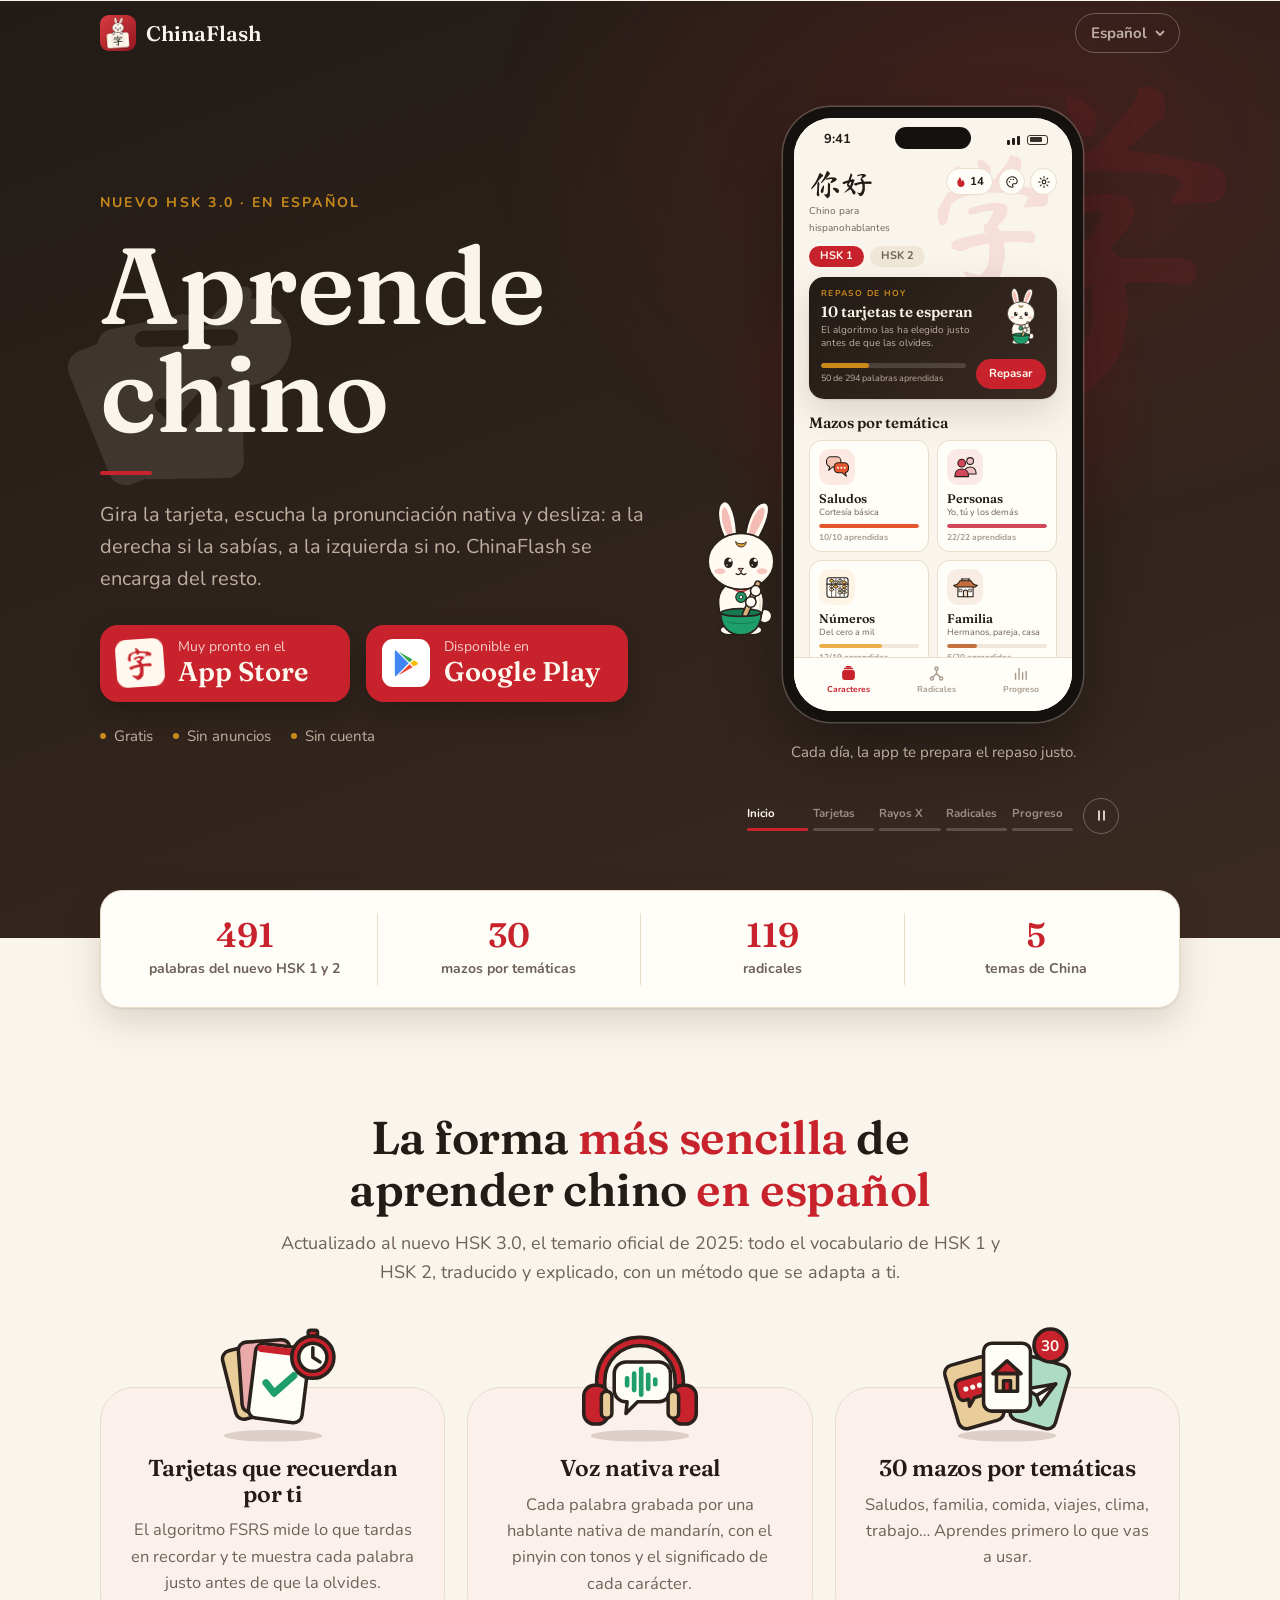
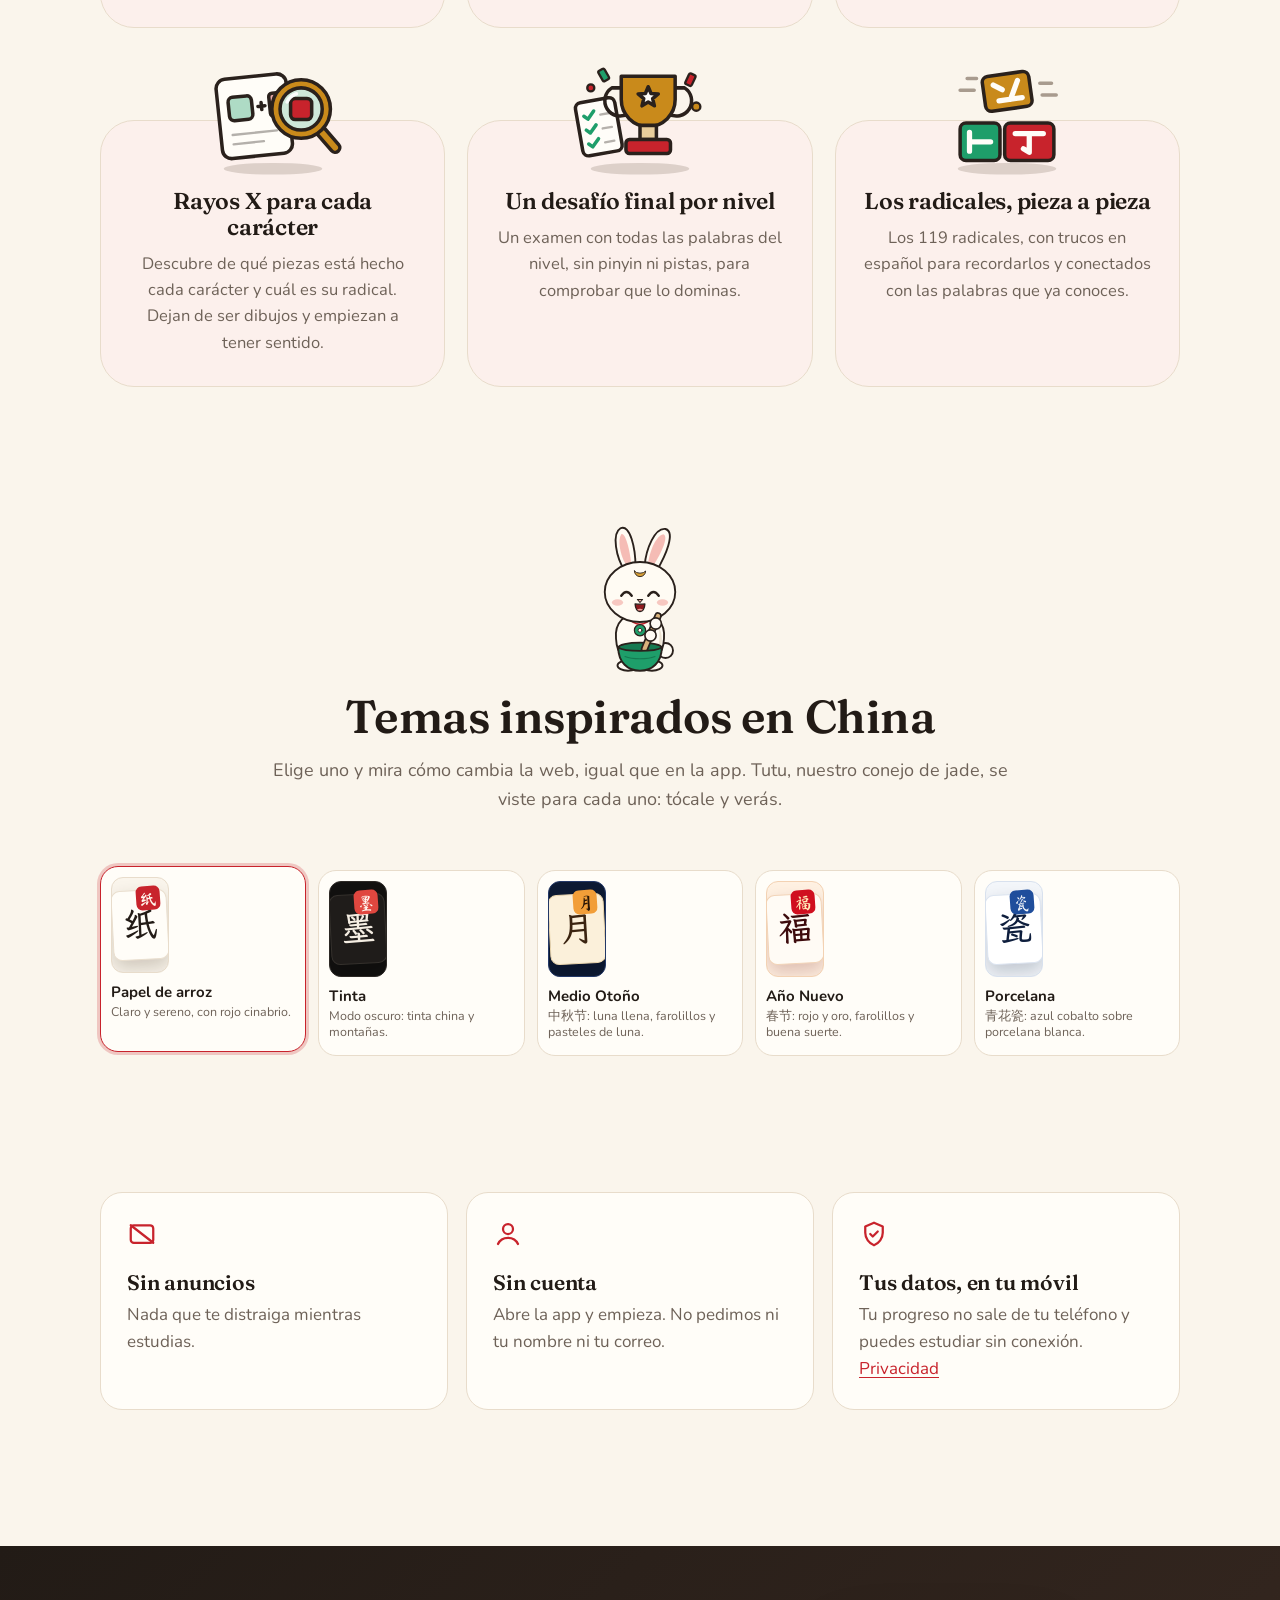
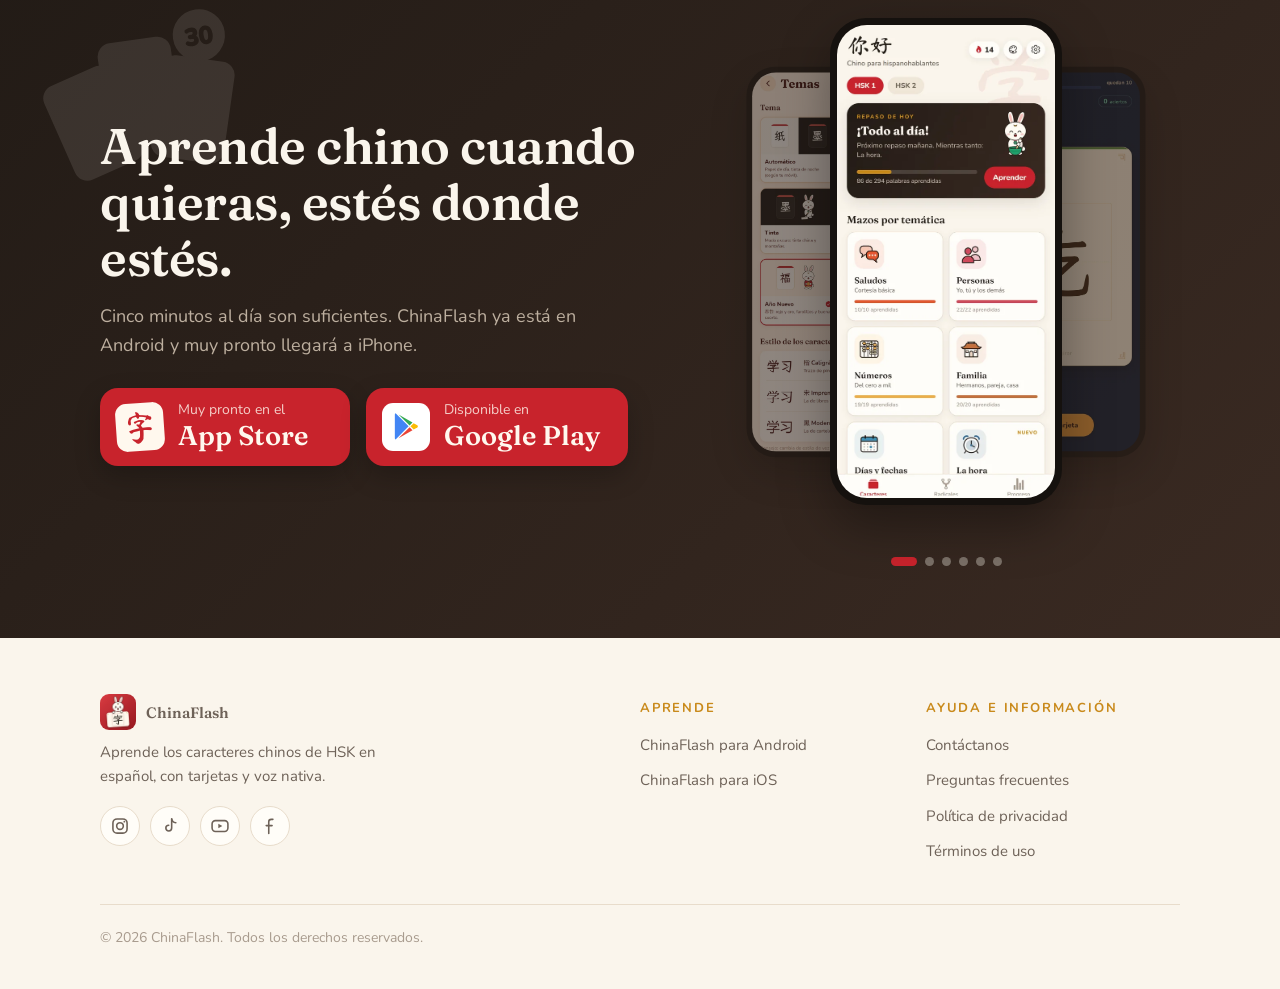
==== commit b2d6dc75: "Web de ChinaFlash (2026-10-27)" ====
--- a/index.html
+++ b/index.html
@@ -21,7 +21,7 @@
       (function(){var p="auto";try{p=localStorage.getItem("cf-theme")||"auto"}catch(e){}document.documentElement.dataset.theme=/^(papel|tinta|otono|chunjie|porcelana)$/.test(p)?p:(matchMedia("(prefers-color-scheme: dark)").matches?"tinta":"papel")})();
     </script>
     <link rel="preload" href="/fonts/fraunces-600.woff2" as="font" type="font/woff2" crossorigin />
-    <link rel="stylesheet" href="/style.css?v=11" />
+    <link rel="stylesheet" href="/style.css?v=12" />
     <script src="/tutu.js?v=11" defer></script>
     <script src="/site.js?v=11" defer></script>
   </head>
@@ -46,7 +46,7 @@
             <p class="lead">Gira la tarjeta, escucha la pronunciación nativa y desliza: a la derecha si la sabías, a la izquierda si no. ChinaFlash se encarga del resto.</p>
             <div class="stores">
               <span class="soon"><span class="soon-seal brush" aria-hidden="true">字</span><span><small>Muy pronto en el</small><strong>App Store</strong></span></span>
-              <span class="soon"><span class="soon-seal brush" aria-hidden="true">学</span><span><small>Muy pronto en</small><strong>Google Play</strong></span></span>
+              <a class="soon" href="https://play.google.com/store/apps/details?id=com.chinaflash.app&amp;hl=es"><span class="soon-seal gp" aria-hidden="true"><svg viewBox="0 0 24 24"><path fill="#4285F4" d="M3.609 1.814 13.792 12 3.61 22.186a.996.996 0 0 1-.61-.92V2.734a1 1 0 0 1 .609-.92z"/><path fill="#34A853" d="M5.864 2.658 16.802 8.99l-2.303 2.303-8.635-8.635z"/><path fill="#FBBC04" d="m17.698 9.509 2.807 1.626a1 1 0 0 1 0 1.73l-2.808 1.626L15.206 12l2.492-2.491z"/><path fill="#EA4335" d="m14.499 12.707 2.302 2.302-10.937 6.333 8.635-8.635z"/></svg></span><span><small>Disponible en</small><strong>Google Play</strong></span></a>
             </div>
             <ul class="facts">
               <li>Gratis</li>
@@ -150,10 +150,10 @@
         <div class="wrap">
           <div>
             <h2>Aprende chino cuando quieras, estés donde estés.</h2>
-            <p>Cinco minutos al día son suficientes. ChinaFlash llega muy pronto a iPhone y Android.</p>
+            <p>Cinco minutos al día son suficientes. ChinaFlash ya está en Android y muy pronto llegará a iPhone.</p>
             <div class="stores">
               <span class="soon"><span class="soon-seal brush" aria-hidden="true">字</span><span><small>Muy pronto en el</small><strong>App Store</strong></span></span>
-              <span class="soon"><span class="soon-seal brush" aria-hidden="true">学</span><span><small>Muy pronto en</small><strong>Google Play</strong></span></span>
+              <a class="soon" href="https://play.google.com/store/apps/details?id=com.chinaflash.app&amp;hl=es"><span class="soon-seal gp" aria-hidden="true"><svg viewBox="0 0 24 24"><path fill="#4285F4" d="M3.609 1.814 13.792 12 3.61 22.186a.996.996 0 0 1-.61-.92V2.734a1 1 0 0 1 .609-.92z"/><path fill="#34A853" d="M5.864 2.658 16.802 8.99l-2.303 2.303-8.635-8.635z"/><path fill="#FBBC04" d="m17.698 9.509 2.807 1.626a1 1 0 0 1 0 1.73l-2.808 1.626L15.206 12l2.492-2.491z"/><path fill="#EA4335" d="m14.499 12.707 2.302 2.302-10.937 6.333 8.635-8.635z"/></svg></span><span><small>Disponible en</small><strong>Google Play</strong></span></a>
             </div>
           </div>
           <div class="car" data-carousel aria-roledescription="carrusel" aria-label="Capturas de la app">
@@ -186,7 +186,7 @@
         <div>
           <h4>Aprende</h4>
           <ul>
-            <li><a href="/#descargar">ChinaFlash para Android</a></li>
+            <li><a href="https://play.google.com/store/apps/details?id=com.chinaflash.app&amp;hl=es">ChinaFlash para Android</a></li>
             <li><a href="/#descargar">ChinaFlash para iOS</a></li>
           </ul>
         </div>
--- a/style.css
+++ b/style.css
@@ -532,6 +532,8 @@
 .cta p { color: var(--on-hero-soft); font-size: 18px; margin: 16px 0 28px; max-width: 30em; }
 .hero .soon, .cta .soon { background: var(--hero-accent); color: var(--on-hero-accent); }
 .hero .soon .soon-seal, .cta .soon .soon-seal { background: var(--on-hero-accent); color: var(--hero-accent); }
+.soon .soon-seal.gp, .hero .soon .soon-seal.gp, .cta .soon .soon-seal.gp { background: #fff; transform: none; }
+.soon-seal.gp svg { width: 64%; height: 64%; }
 .cta-art { position: absolute; inset: 0; pointer-events: none; }
 @media (max-width: 1180px) { .hbg .hb-art { width: 260px; } }
 .car { --w: 232px; position: relative; justify-self: center; width: min(420px, 100%); }
